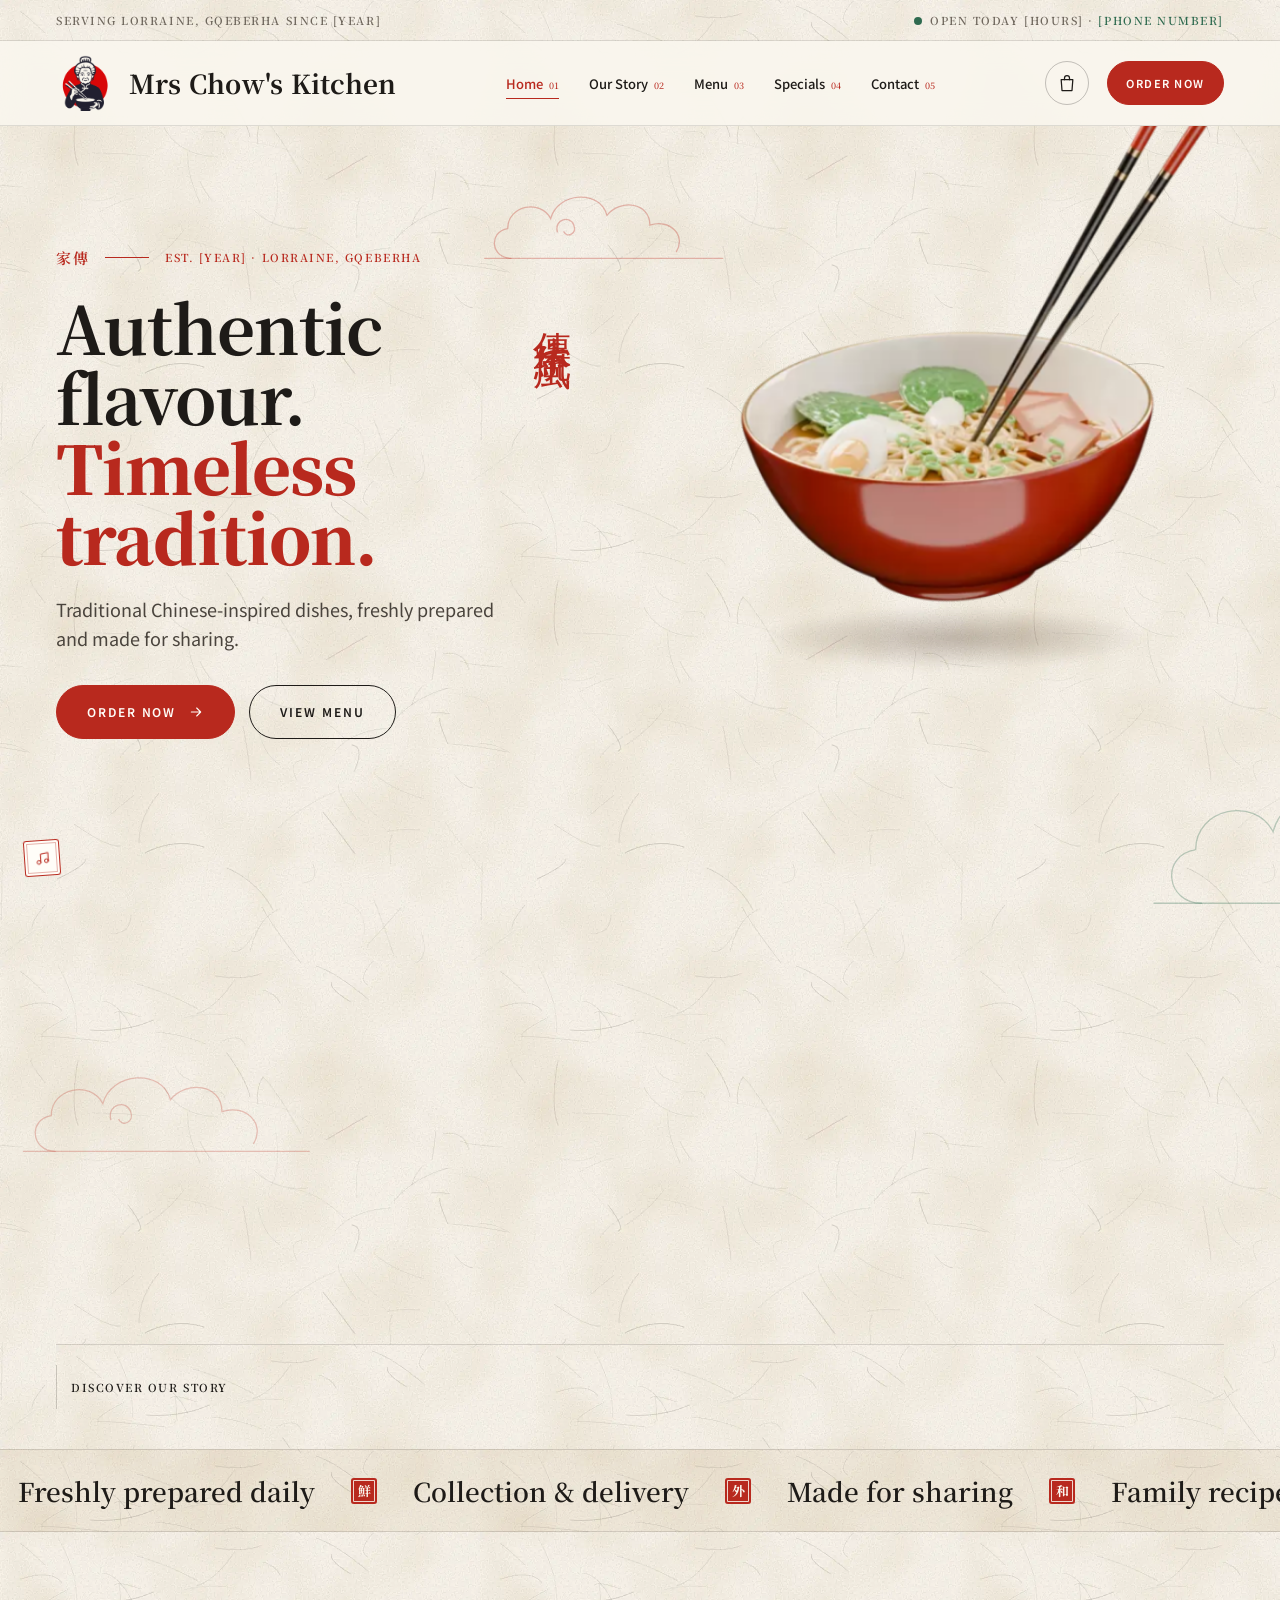
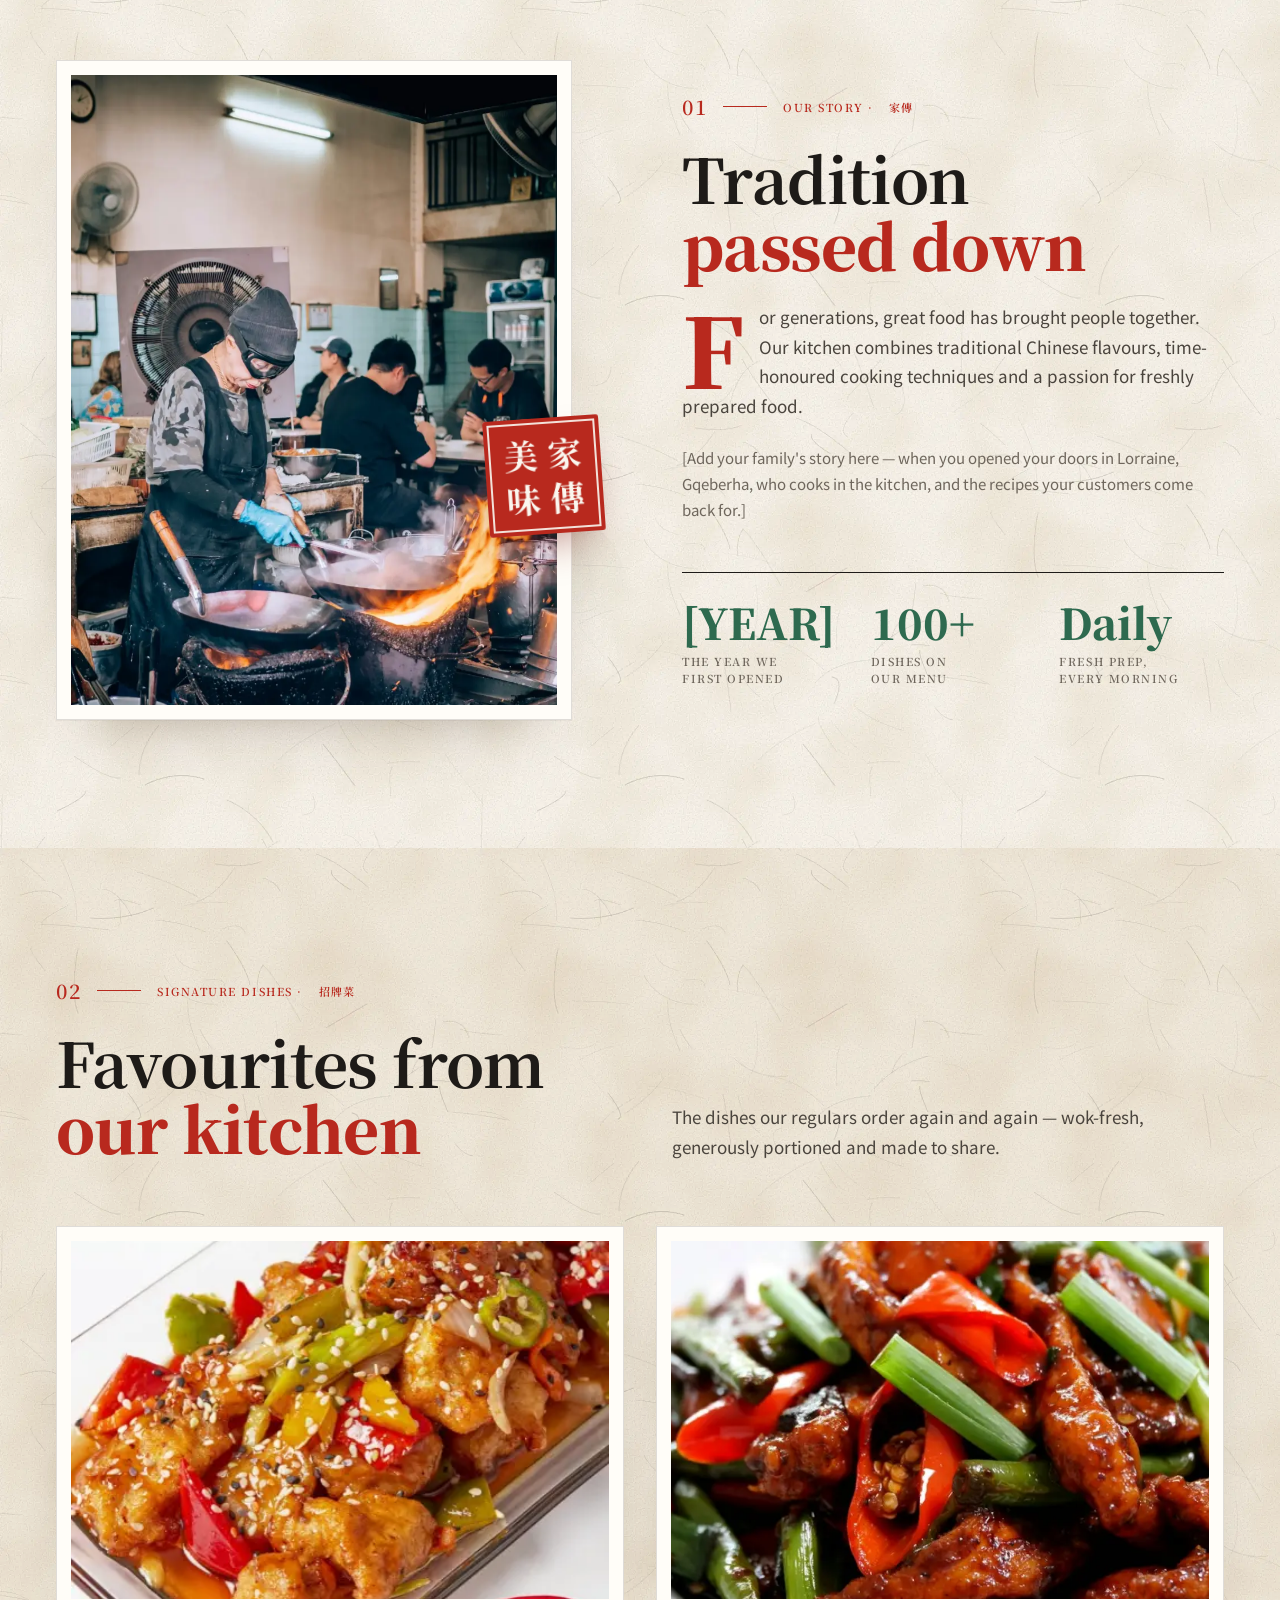
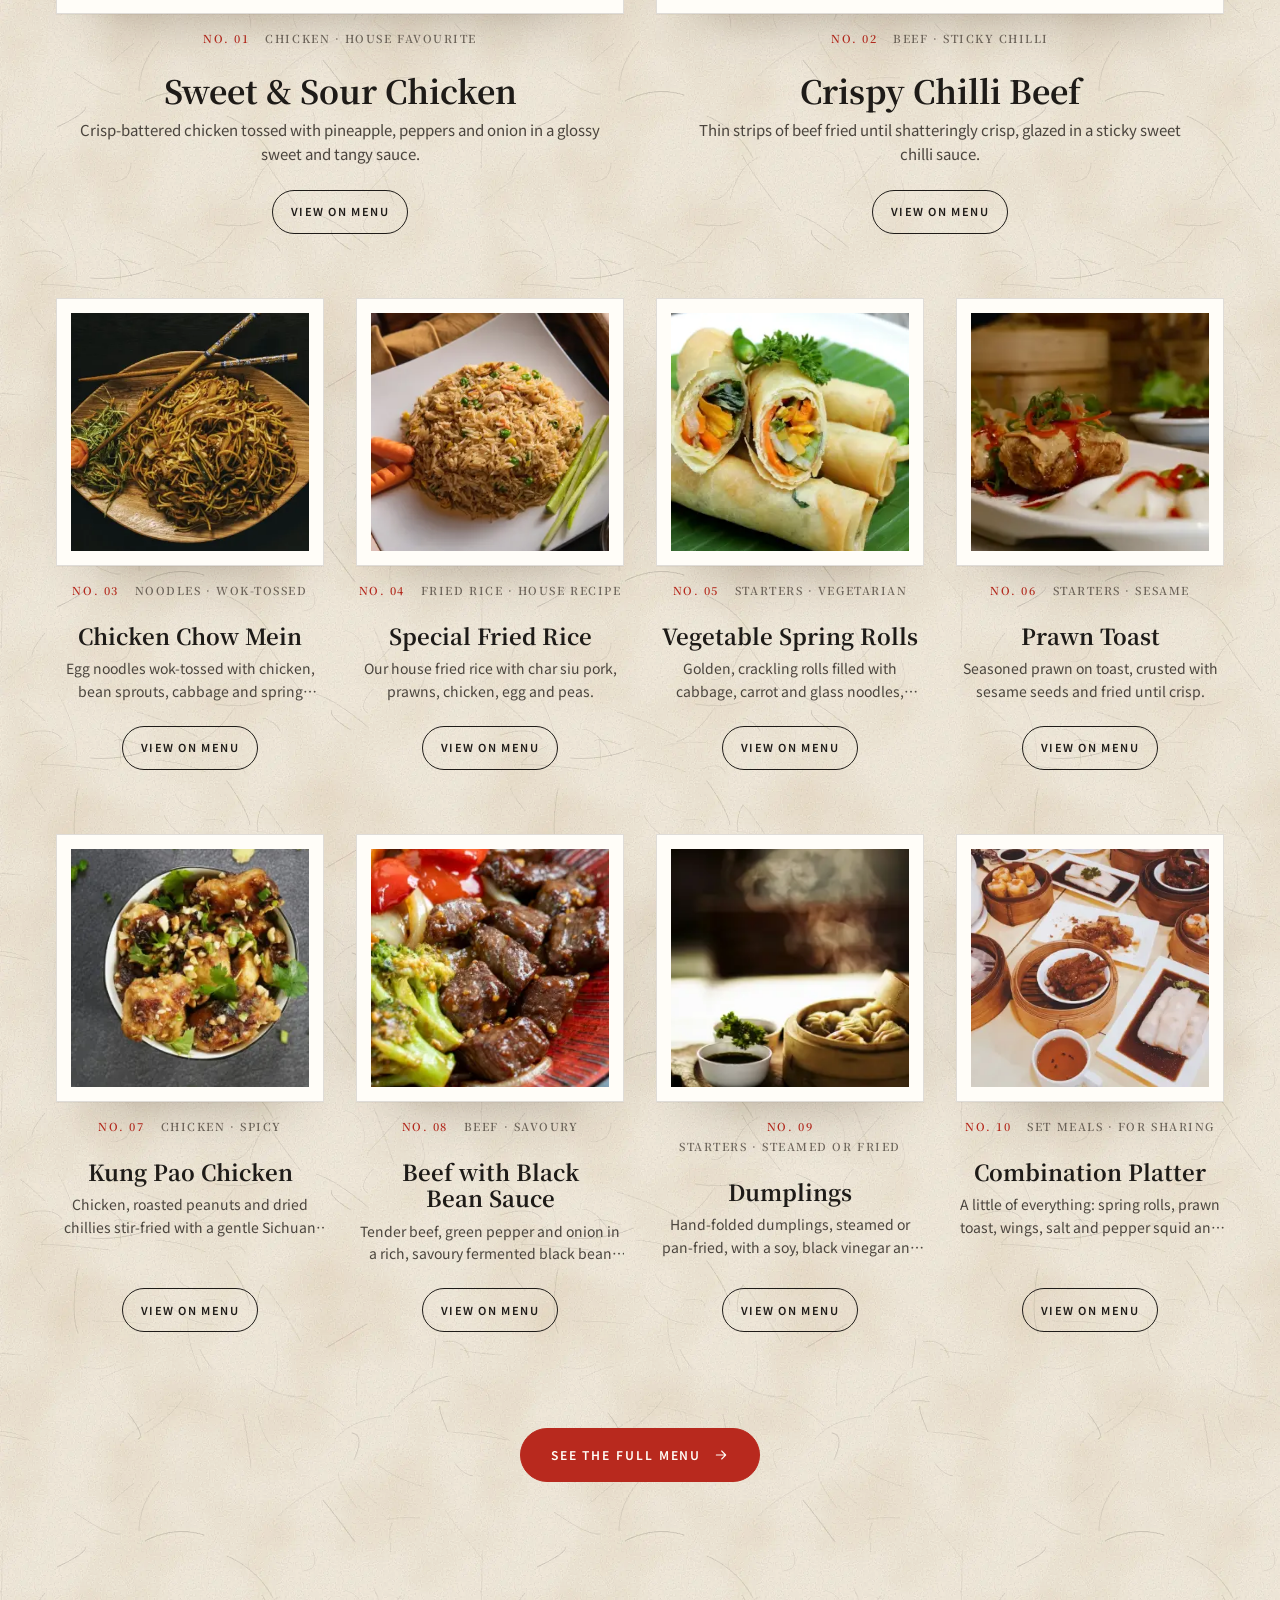
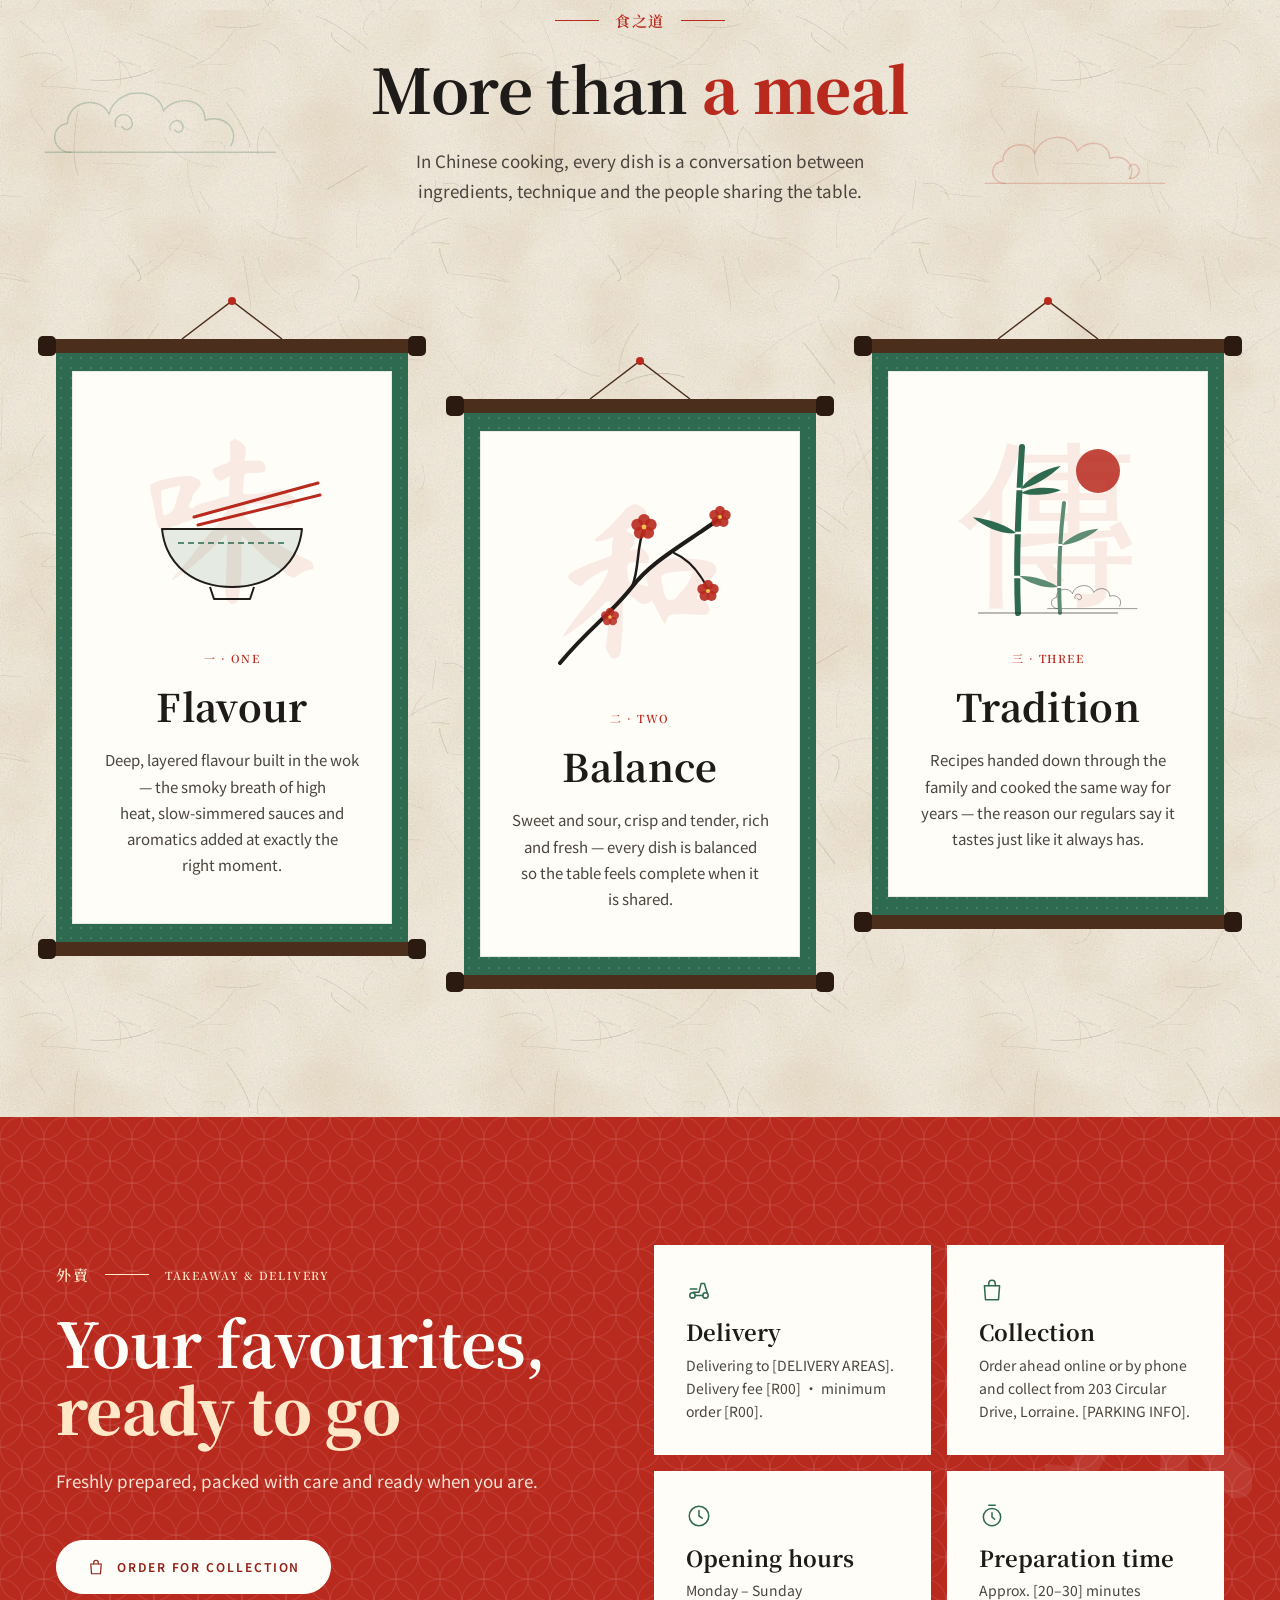
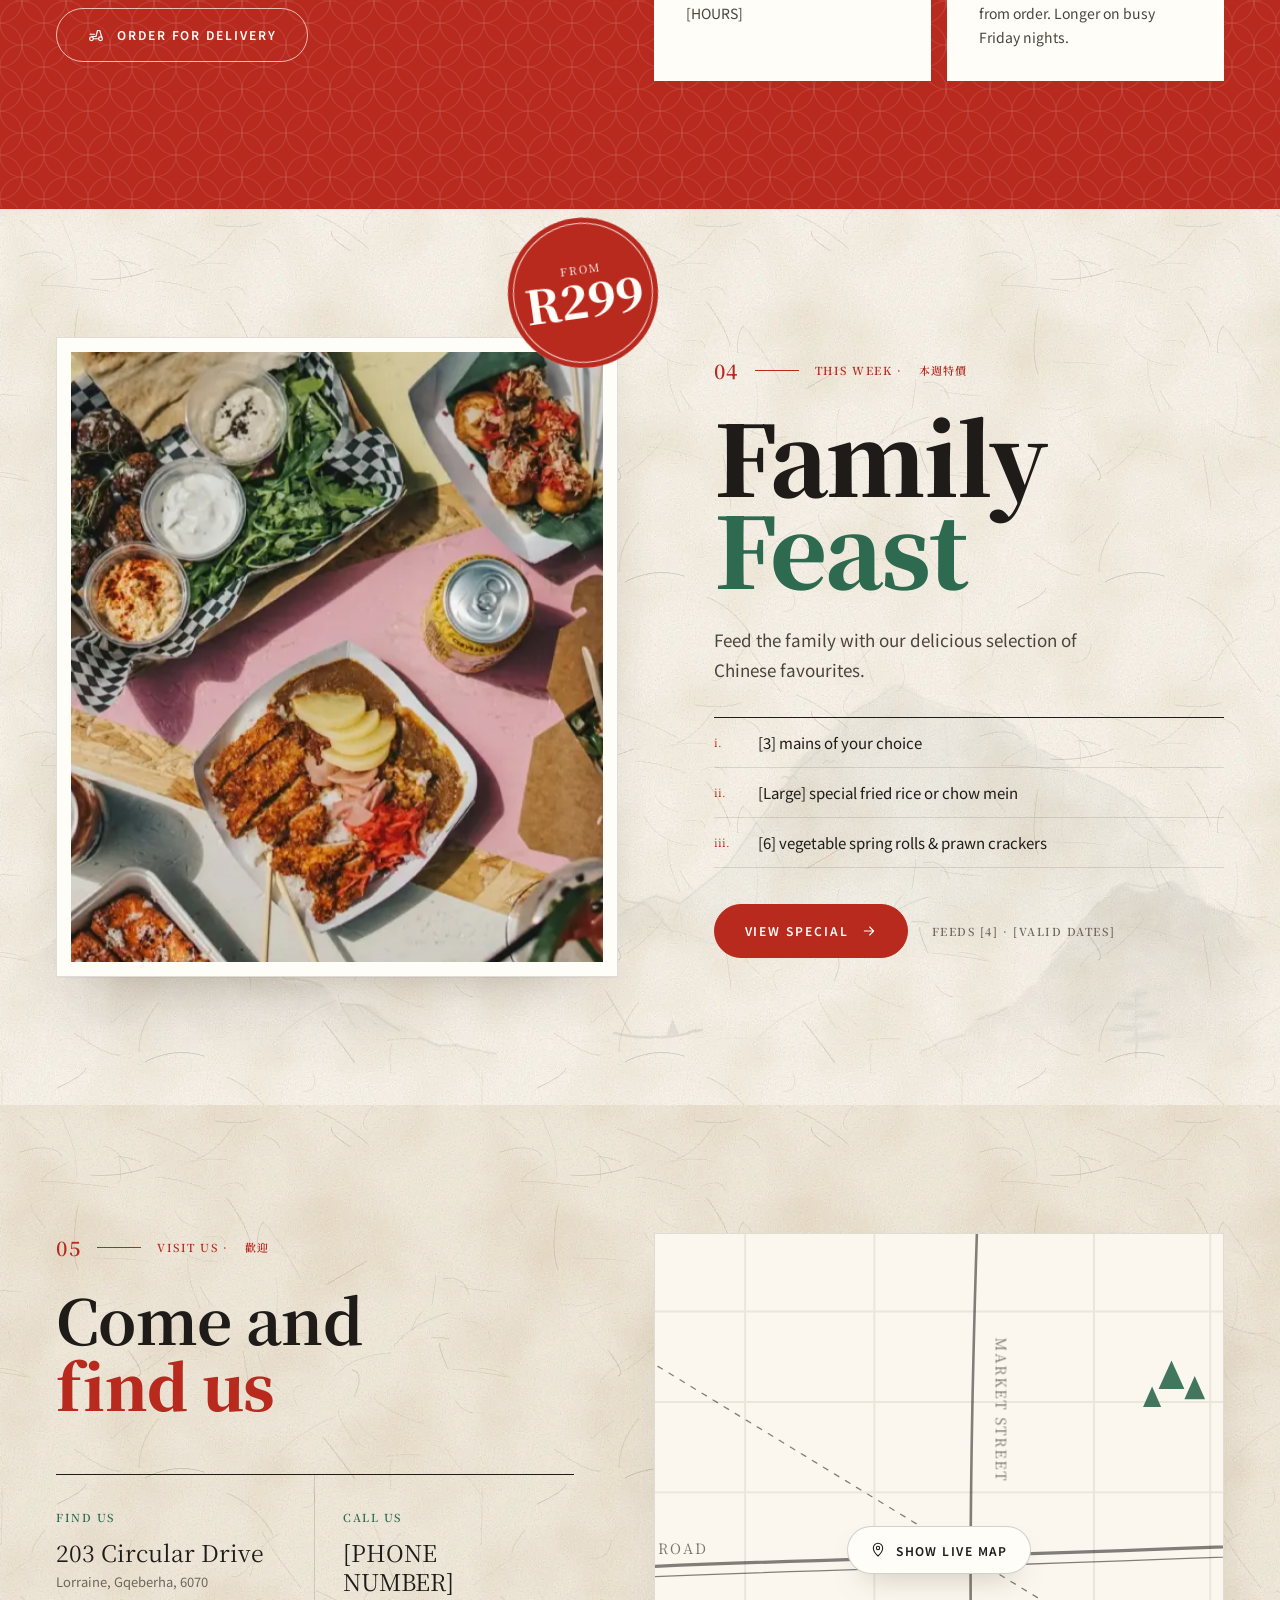
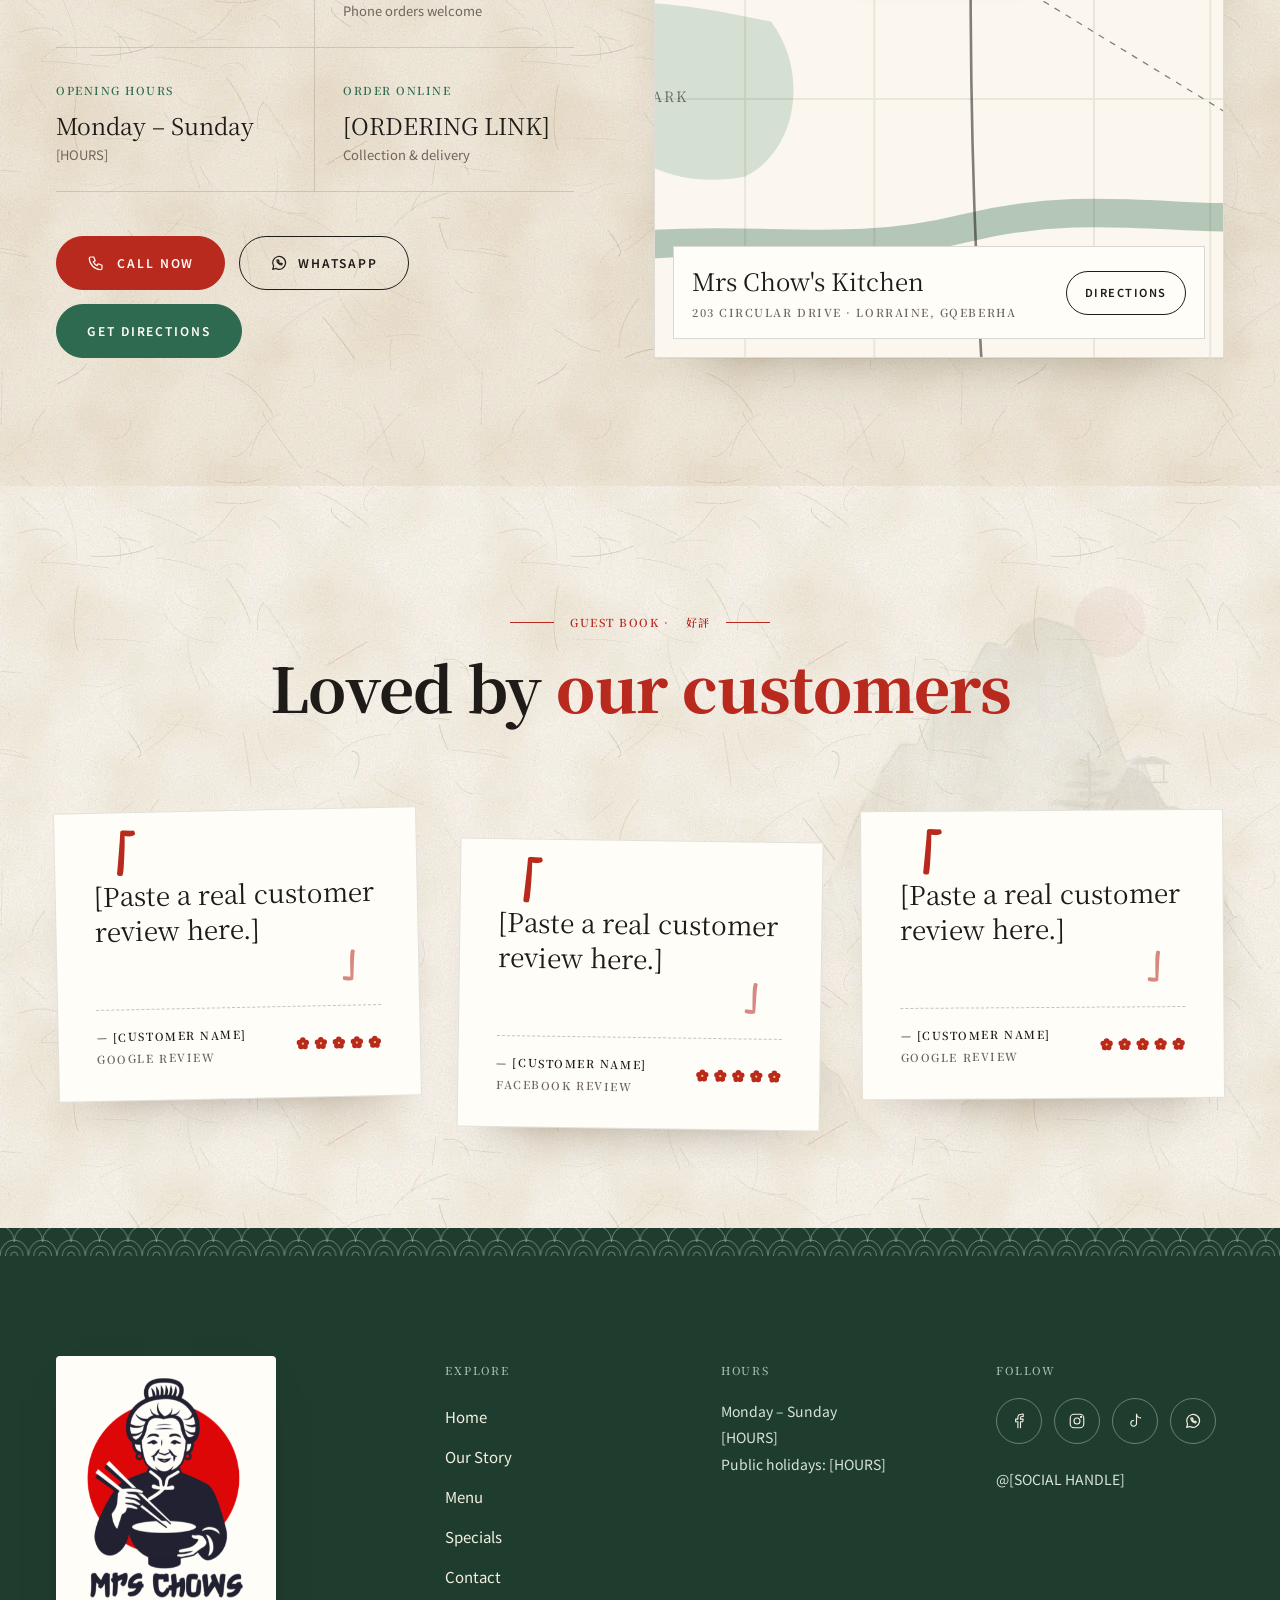
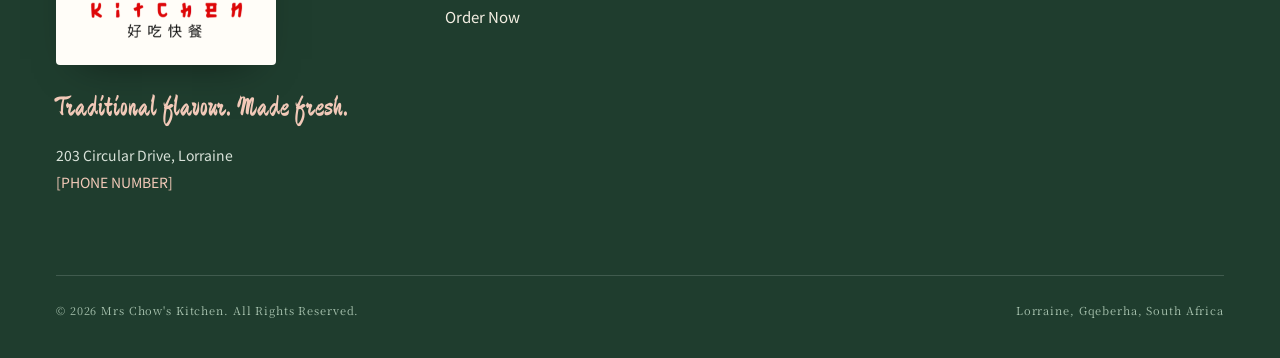
==== mrs-chows-kitchen-website/index.html @ 651526a3 "Mrs Chow's Kitchen website v2.5.1 Static HTML site with PHP flat-file admin: 3D floating noodle-bowl" ====
<!doctype html>
<html lang="en">
<head>
<meta charset="utf-8">
<meta name="viewport" content="width=device-width, initial-scale=1">
<title>Mrs Chow&#039;s Kitchen — Chinese Restaurant &amp; Takeaway</title>
<meta name="description" content="Traditional Chinese-inspired dishes, freshly prepared and made for sharing.">
<meta name="generator" content="Ink &amp; Wok">
<link rel="icon" href="assets/img/favicon.svg" type="image/svg+xml">
<link rel="preconnect" href="https://fonts.googleapis.com">
<link rel="preconnect" href="https://fonts.gstatic.com" crossorigin>
<link rel="stylesheet" href="https://fonts.googleapis.com/css2?family=Noto+Serif+SC:wght@400;500;600;700;900&amp;family=Noto+Sans+SC:wght@400;500;700&amp;family=Ma+Shan+Zheng&amp;display=swap">
<link rel="stylesheet" href="assets/css/style.css?v=2.5.1"><link rel="stylesheet" href="assets/css/motion.css?v=2.5.1"><script src="assets/js/motion.js?v=2.5.1"></script>
</head>
<!-- This file is generated. Edit the site at /admin, or edit admin/template.php and press "Publish again". -->
<body class="" data-currency="R" data-order-url="checkout.html" data-prep-time="[20–30]" data-delivery-time="[40–50]" data-cursor="on" data-music="on">
<div class="site"><div class="topbar"><div class="wrap"><span class="label">Serving Lorraine, Gqeberha since [YEAR]</span><span class="label hide-m"><span class="dot-open"></span>Open today [HOURS] · <a href="tel:[PHONE]">[PHONE NUMBER]</a></span></div></div><header class="nav"><div class="wrap"><a href="#top" class="brand" aria-label="Mrs Chow&#039;s Kitchen home"><img class="logo-img" src="assets/img/logo-mark.png" alt=""><span class="brand-name">Mrs Chow&#039;s Kitchen</span></a><nav class="navlinks" id="site-nav" aria-label="Main"><a href="#top" aria-current="page">Home<sup>01</sup></a><a href="#story">Our Story<sup>02</sup></a><a href="menu.html">Menu<sup>03</sup></a><a href="#specials">Specials<sup>04</sup></a><a href="#contact">Contact<sup>05</sup></a><a class="nav-cart-link" href="checkout.html">Cart<sup>06</sup><span class="badge nav-cart-count" data-cart-badge hidden>0</span></a></nav><div class="nav-actions"><a class="nav-cart" href="checkout.html" aria-label="View your cart"><svg width="20" height="20" viewBox="0 0 24 24" fill="none" stroke="currentColor" stroke-width="1.5" stroke-linecap="round" stroke-linejoin="round" aria-hidden="true"><path d="M5 8h14l-1 13H6L5 8z"></path><path d="M9 8V6a3 3 0 0 1 6 0v2"></path></svg><span class="badge nav-cart-badge" data-cart-badge hidden>0</span></a><a class="btn btn-red btn-sm nav-order" href="menu.html">Order Now</a><button class="nav-toggle" type="button" aria-expanded="false" aria-controls="site-nav" aria-label="Menu"><span></span><span></span><span></span></button></div></div></header><section class="hero" id="top"><div class="clouds" aria-hidden="true"><div class="cloud-track"><svg viewBox="0 0 1440 800" preserveAspectRatio="xMidYMid slice"><g fill="none" stroke-width="1.3" stroke-linecap="round"><g transform="translate(60 90) scale(1.5)" stroke="#2E6A4F" stroke-opacity=".35"><path d="M6 50 H150"></path><path d="M22 50 C10 50 8 34 20 32 C20 18 40 14 46 26 C50 10 76 8 80 24 C88 14 106 16 106 30 C118 26 128 36 122 46"></path><path d="M50 34 c-2 -8 8 -10 10 -4 c2 5 -4 8 -6 4"></path><path d="M84 36 c-1 -6 7 -8 8 -3 c1 4 -3 6 -5 3"></path><path d="M122 46 c6 0 10 -6 6 -10 c-3 -3 -8 0 -6 3"></path></g><g transform="translate(620 30) scale(1)" stroke="#B8291E" stroke-opacity=".3"><path d="M6 50 H150"></path><path d="M22 50 C10 50 8 34 20 32 C20 18 40 14 46 26 C50 10 76 8 80 24 C88 14 106 16 106 30 C118 26 128 36 122 46"></path><path d="M50 34 c-2 -8 8 -10 10 -4 c2 5 -4 8 -6 4"></path></g><g transform="translate(1020 380) scale(1.8)" stroke="#2E6A4F" stroke-opacity=".3"><path d="M6 50 H150"></path><path d="M22 50 C10 50 8 34 20 32 C20 18 40 14 46 26 C50 10 76 8 80 24 C88 14 106 16 106 30 C118 26 128 36 122 46"></path><path d="M84 36 c-1 -6 7 -8 8 -3 c1 4 -3 6 -5 3"></path><path d="M122 46 c6 0 10 -6 6 -10 c-3 -3 -8 0 -6 3"></path></g><g transform="translate(340 560) scale(1.2)" stroke="#B8291E" stroke-opacity=".25"><path d="M6 50 H150"></path><path d="M22 50 C10 50 8 34 20 32 C20 18 40 14 46 26 C50 10 76 8 80 24 C88 14 106 16 106 30 C118 26 128 36 122 46"></path><path d="M50 34 c-2 -8 8 -10 10 -4 c2 5 -4 8 -6 4"></path></g></g></svg><svg viewBox="0 0 1440 800" preserveAspectRatio="xMidYMid slice"><g fill="none" stroke-width="1.3" stroke-linecap="round"><g transform="translate(60 90) scale(1.5)" stroke="#2E6A4F" stroke-opacity=".35"><path d="M6 50 H150"></path><path d="M22 50 C10 50 8 34 20 32 C20 18 40 14 46 26 C50 10 76 8 80 24 C88 14 106 16 106 30 C118 26 128 36 122 46"></path><path d="M50 34 c-2 -8 8 -10 10 -4 c2 5 -4 8 -6 4"></path><path d="M84 36 c-1 -6 7 -8 8 -3 c1 4 -3 6 -5 3"></path><path d="M122 46 c6 0 10 -6 6 -10 c-3 -3 -8 0 -6 3"></path></g><g transform="translate(620 30) scale(1)" stroke="#B8291E" stroke-opacity=".3"><path d="M6 50 H150"></path><path d="M22 50 C10 50 8 34 20 32 C20 18 40 14 46 26 C50 10 76 8 80 24 C88 14 106 16 106 30 C118 26 128 36 122 46"></path><path d="M50 34 c-2 -8 8 -10 10 -4 c2 5 -4 8 -6 4"></path></g><g transform="translate(1020 380) scale(1.8)" stroke="#2E6A4F" stroke-opacity=".3"><path d="M6 50 H150"></path><path d="M22 50 C10 50 8 34 20 32 C20 18 40 14 46 26 C50 10 76 8 80 24 C88 14 106 16 106 30 C118 26 128 36 122 46"></path><path d="M84 36 c-1 -6 7 -8 8 -3 c1 4 -3 6 -5 3"></path><path d="M122 46 c6 0 10 -6 6 -10 c-3 -3 -8 0 -6 3"></path></g><g transform="translate(340 560) scale(1.2)" stroke="#B8291E" stroke-opacity=".25"><path d="M6 50 H150"></path><path d="M22 50 C10 50 8 34 20 32 C20 18 40 14 46 26 C50 10 76 8 80 24 C88 14 106 16 106 30 C118 26 128 36 122 46"></path><path d="M50 34 c-2 -8 8 -10 10 -4 c2 5 -4 8 -6 4"></path></g></g></svg></div></div><div class="wrap"><div class="hero-grid"><div><div class="label label-red kicker rise d1"><span class="han" style="font-size: 15px; letter-spacing: 0.1em;">家傳</span><i></i>Est. [YEAR] · Lorraine, Gqeberha</div><h1 class="rise d2">Authentic flavour.<em>Timeless tradition.</em></h1><p class="hero-sub rise d3">Traditional Chinese-inspired dishes, freshly prepared and made for sharing.</p><div class="hero-ctas rise d4"><a class="btn btn-red" href="menu.html">Order Now
<svg width="16" height="16" viewBox="0 0 24 24" fill="none" stroke="currentColor" stroke-width="1.6" stroke-linecap="round" stroke-linejoin="round"><path d="M5 12h14M13 6l6 6-6 6"></path></svg></a><a class="btn btn-line" href="menu.html">View Menu</a></div></div><div class="hero-art rise d3"><span class="hero-vertical brush" aria-hidden="true">傳統風味</span><div class="noodle-seq noodle-float" data-noodle-seq data-count="60"><img class="noodle-poster" src="assets/img/noodles/lg/frame_000.webp" srcset="assets/img/noodles/sm/frame_000.webp 900w, assets/img/noodles/lg/frame_000.webp 1600w" sizes="(max-width: 900px) 90vw, 50vw" alt="A floating bowl of egg noodles with chopsticks, turning as you scroll" width="1600" height="1600" decoding="async" fetchpriority="high"><canvas class="noodle-canvas" aria-hidden="true"></canvas></div></div></div></div><div class="wrap"><div class="hero-foot"><a class="scroll-cue label" href="#story"><span class="line"></span>Discover our story</a></div></div></section><div class="marquee" aria-hidden="true"><div class="marquee-track"><span>Freshly prepared daily <i class="seal">鮮</i> Collection &amp; delivery <i class="seal">外</i> Made for sharing <i class="seal">和</i> Family recipes since [YEAR] <i class="seal">傳</i></span><span>Freshly prepared daily <i class="seal">鮮</i> Collection &amp; delivery <i class="seal">外</i> Made for sharing <i class="seal">和</i> Family recipes since [YEAR] <i class="seal">傳</i></span></div></div><section class="section bg-paper" id="story"><div class="wrap"><div class="story-grid"><div class="story-media reveal"><div class="frame story-frame"><div class="frame-inner"><div class="ph-zoom"><picture><source type="image/webp" srcset="assets/img/photos/kitchen-160.webp 160w, assets/img/photos/kitchen-480.webp 480w, assets/img/photos/kitchen-960.webp 960w" sizes="(max-width: 900px) 100vw, 46vw"><img class="ph photo" src="assets/img/photos/kitchen.jpg" alt="Our kitchen" width="1349" height="1800" loading="lazy" decoding="async"></picture></div></div></div><div class="seal story-seal" aria-label="Seal: placeholder characters"><span>美</span><span>家</span><span>味</span><span>傳</span></div></div><div class="reveal"><div class="label label-red kicker"><span class="sec-num">01</span><i></i>Our story · <span class="han" style="letter-spacing: 0.1em;">家傳</span></div><h2 class="h2">Tradition <em>passed down</em></h2><p class="lede dropcap">For generations, great food has brought people together. Our kitchen combines traditional Chinese flavours, time-honoured cooking techniques and a passion for freshly prepared food.</p><p class="lede" style="font-size: 15px; color: rgb(110, 102, 92);">[Add your family&#039;s story here — when you opened your doors in Lorraine, Gqeberha, who cooks in the kitchen, and the recipes your customers come back for.]</p><div class="facts"><div><div class="fact-n">[YEAR]</div><div class="label fact-l">The year we<br>first opened</div></div><div><div class="fact-n">100+</div><div class="label fact-l">Dishes on<br>our menu</div></div><div><div class="fact-n">Daily</div><div class="label fact-l">Fresh prep,<br>every morning</div></div></div></div></div></div></section><section class="section bg-paper2" id="favourites"><div class="wrap"><div class="sec-head reveal"><div><div class="label label-red kicker"><span class="sec-num">02</span><i></i>Signature dishes · <span class="han" style="letter-spacing: 0.1em;">招牌菜</span></div><h2 class="h2">Favourites from <em>our kitchen</em></h2></div><p class="lede" style="margin: 0px;">The dishes our regulars order again and again — wok-fresh, generously portioned and made to share.</p></div><div class="gallery"><article class="work"><div class="frame"><div class="work-img"><div class="ph-zoom"><picture><source type="image/webp" srcset="assets/img/photos/sweet-sour-chicken-160.webp 160w, assets/img/photos/sweet-sour-chicken-480.webp 480w" sizes="(max-width: 640px) 100vw, (max-width: 1100px) 50vw, 600px"><img class="ph photo" src="assets/img/photos/sweet-sour-chicken.jpg" alt="Sweet &amp; Sour Chicken" width="737" height="1100" loading="lazy" decoding="async"></picture></div><svg class="steam" viewBox="0 0 120 120" aria-hidden="true"><path d="M40 110 c-12 -18 12 -30 0 -52"></path><path d="M60 104 c-12 -18 12 -30 0 -52"></path><path d="M80 110 c-12 -18 12 -30 0 -52"></path></svg></div><span class="seal work-seal" aria-hidden="true">選</span></div><div class="work-cap"><div class="caption" style="margin-top: 0px;"><span class="label" style="color: var(--c-red);">No. 01</span><span class="label">Chicken · House favourite</span></div><div class="work-line"></div><h3 class="work-name">Sweet &amp; Sour Chicken</h3><p class="work-desc">Crisp-battered chicken tossed with pineapple, peppers and onion in a glossy sweet and tangy sauce.</p><div class="work-foot"><span class="price"></span><a class="btn btn-line btn-sm" href="menu.html#chicken" aria-label="See Sweet &amp; Sour Chicken on the menu">View on menu</a></div></div></article><article class="work"><div class="frame"><div class="work-img"><div class="ph-zoom"><picture><source type="image/webp" srcset="assets/img/photos/crispy-beef-160.webp 160w, assets/img/photos/crispy-beef-480.webp 480w, assets/img/photos/crispy-beef-960.webp 960w" sizes="(max-width: 640px) 100vw, (max-width: 1100px) 50vw, 600px"><img class="ph photo" src="assets/img/photos/crispy-beef.jpg" alt="Crispy Chilli Beef" width="1100" height="620" loading="lazy" decoding="async"></picture></div><svg class="steam" viewBox="0 0 120 120" aria-hidden="true"><path d="M40 110 c-12 -18 12 -30 0 -52"></path><path d="M60 104 c-12 -18 12 -30 0 -52"></path><path d="M80 110 c-12 -18 12 -30 0 -52"></path></svg></div><span class="seal work-seal" aria-hidden="true">選</span></div><div class="work-cap"><div class="caption" style="margin-top: 0px;"><span class="label" style="color: var(--c-red);">No. 02</span><span class="label">Beef · Sticky chilli</span></div><div class="work-line"></div><h3 class="work-name">Crispy Chilli Beef</h3><p class="work-desc">Thin strips of beef fried until shatteringly crisp, glazed in a sticky sweet chilli sauce.</p><div class="work-foot"><span class="price"></span><a class="btn btn-line btn-sm" href="menu.html#beef" aria-label="See Crispy Chilli Beef on the menu">View on menu</a></div></div></article><article class="work"><div class="frame"><div class="work-img"><div class="ph-zoom"><picture><source type="image/webp" srcset="assets/img/photos/chicken-chow-mein-160.webp 160w, assets/img/photos/chicken-chow-mein-480.webp 480w, assets/img/photos/chicken-chow-mein-960.webp 960w" sizes="(max-width: 640px) 100vw, (max-width: 1100px) 50vw, 300px"><img class="ph photo" src="assets/img/photos/chicken-chow-mein.jpg" alt="Chicken Chow Mein" width="1100" height="923" loading="lazy" decoding="async"></picture></div><svg class="steam" viewBox="0 0 120 120" aria-hidden="true"><path d="M40 110 c-12 -18 12 -30 0 -52"></path><path d="M60 104 c-12 -18 12 -30 0 -52"></path><path d="M80 110 c-12 -18 12 -30 0 -52"></path></svg></div><span class="seal work-seal" aria-hidden="true">選</span></div><div class="work-cap"><div class="caption" style="margin-top: 0px;"><span class="label" style="color: var(--c-red);">No. 03</span><span class="label">Noodles · Wok-tossed</span></div><div class="work-line"></div><h3 class="work-name">Chicken Chow Mein</h3><p class="work-desc">Egg noodles wok-tossed with chicken, bean sprouts, cabbage and spring onion.</p><div class="work-foot"><span class="price"></span><a class="btn btn-line btn-sm" href="menu.html#noodles" aria-label="See Chicken Chow Mein on the menu">View on menu</a></div></div></article><article class="work"><div class="frame"><div class="work-img"><div class="ph-zoom"><picture><source type="image/webp" srcset="assets/img/photos/special-fried-rice-160.webp 160w, assets/img/photos/special-fried-rice-480.webp 480w, assets/img/photos/special-fried-rice-960.webp 960w" sizes="(max-width: 640px) 100vw, (max-width: 1100px) 50vw, 300px"><img class="ph photo" src="assets/img/photos/special-fried-rice.jpg" alt="Special Fried Rice" width="1100" height="880" loading="lazy" decoding="async"></picture></div><svg class="steam" viewBox="0 0 120 120" aria-hidden="true"><path d="M40 110 c-12 -18 12 -30 0 -52"></path><path d="M60 104 c-12 -18 12 -30 0 -52"></path><path d="M80 110 c-12 -18 12 -30 0 -52"></path></svg></div><span class="seal work-seal" aria-hidden="true">選</span></div><div class="work-cap"><div class="caption" style="margin-top: 0px;"><span class="label" style="color: var(--c-red);">No. 04</span><span class="label">Fried Rice · House recipe</span></div><div class="work-line"></div><h3 class="work-name">Special Fried Rice</h3><p class="work-desc">Our house fried rice with char siu pork, prawns, chicken, egg and peas.</p><div class="work-foot"><span class="price"></span><a class="btn btn-line btn-sm" href="menu.html#rice" aria-label="See Special Fried Rice on the menu">View on menu</a></div></div></article><article class="work"><div class="frame"><div class="work-img"><div class="ph-zoom"><picture><source type="image/webp" srcset="assets/img/photos/veg-spring-rolls-160.webp 160w, assets/img/photos/veg-spring-rolls-480.webp 480w, assets/img/photos/veg-spring-rolls-960.webp 960w" sizes="(max-width: 640px) 100vw, (max-width: 1100px) 50vw, 300px"><img class="ph photo" src="assets/img/photos/veg-spring-rolls.jpg" alt="Vegetable Spring Rolls" width="1100" height="733" loading="lazy" decoding="async"></picture></div><svg class="steam" viewBox="0 0 120 120" aria-hidden="true"><path d="M40 110 c-12 -18 12 -30 0 -52"></path><path d="M60 104 c-12 -18 12 -30 0 -52"></path><path d="M80 110 c-12 -18 12 -30 0 -52"></path></svg></div><span class="seal work-seal" aria-hidden="true">選</span></div><div class="work-cap"><div class="caption" style="margin-top: 0px;"><span class="label" style="color: var(--c-red);">No. 05</span><span class="label">Starters · Vegetarian</span></div><div class="work-line"></div><h3 class="work-name">Vegetable Spring Rolls</h3><p class="work-desc">Golden, crackling rolls filled with cabbage, carrot and glass noodles, served with sweet chilli.</p><div class="work-foot"><span class="price"></span><a class="btn btn-line btn-sm" href="menu.html#starters" aria-label="See Vegetable Spring Rolls on the menu">View on menu</a></div></div></article><article class="work"><div class="frame"><div class="work-img"><div class="ph-zoom"><picture><source type="image/webp" srcset="assets/img/photos/prawn-toast-160.webp 160w, assets/img/photos/prawn-toast-480.webp 480w, assets/img/photos/prawn-toast-960.webp 960w" sizes="(max-width: 640px) 100vw, (max-width: 1100px) 50vw, 300px"><img class="ph photo" src="assets/img/photos/prawn-toast.jpg" alt="Prawn Toast" width="1100" height="733" loading="lazy" decoding="async"></picture></div><svg class="steam" viewBox="0 0 120 120" aria-hidden="true"><path d="M40 110 c-12 -18 12 -30 0 -52"></path><path d="M60 104 c-12 -18 12 -30 0 -52"></path><path d="M80 110 c-12 -18 12 -30 0 -52"></path></svg></div><span class="seal work-seal" aria-hidden="true">選</span></div><div class="work-cap"><div class="caption" style="margin-top: 0px;"><span class="label" style="color: var(--c-red);">No. 06</span><span class="label">Starters · Sesame</span></div><div class="work-line"></div><h3 class="work-name">Prawn Toast</h3><p class="work-desc">Seasoned prawn on toast, crusted with sesame seeds and fried until crisp.</p><div class="work-foot"><span class="price"></span><a class="btn btn-line btn-sm" href="menu.html#starters" aria-label="See Prawn Toast on the menu">View on menu</a></div></div></article><article class="work"><div class="frame"><div class="work-img"><div class="ph-zoom"><picture><source type="image/webp" srcset="assets/img/photos/kung-pao-chicken-160.webp 160w, assets/img/photos/kung-pao-chicken-480.webp 480w, assets/img/photos/kung-pao-chicken-960.webp 960w" sizes="(max-width: 640px) 100vw, (max-width: 1100px) 50vw, 300px"><img class="ph photo" src="assets/img/photos/kung-pao-chicken.jpg" alt="Kung Pao Chicken" width="1100" height="733" loading="lazy" decoding="async"></picture></div><svg class="steam" viewBox="0 0 120 120" aria-hidden="true"><path d="M40 110 c-12 -18 12 -30 0 -52"></path><path d="M60 104 c-12 -18 12 -30 0 -52"></path><path d="M80 110 c-12 -18 12 -30 0 -52"></path></svg></div><span class="seal work-seal" aria-hidden="true">選</span></div><div class="work-cap"><div class="caption" style="margin-top: 0px;"><span class="label" style="color: var(--c-red);">No. 07</span><span class="label">Chicken · Spicy</span></div><div class="work-line"></div><h3 class="work-name">Kung Pao Chicken</h3><p class="work-desc">Chicken, roasted peanuts and dried chillies stir-fried with a gentle Sichuan tingle.</p><div class="work-foot"><span class="price"></span><a class="btn btn-line btn-sm" href="menu.html#chicken" aria-label="See Kung Pao Chicken on the menu">View on menu</a></div></div></article><article class="work"><div class="frame"><div class="work-img"><div class="ph-zoom"><picture><source type="image/webp" srcset="assets/img/photos/beef-black-bean-160.webp 160w, assets/img/photos/beef-black-bean-480.webp 480w, assets/img/photos/beef-black-bean-960.webp 960w" sizes="(max-width: 640px) 100vw, (max-width: 1100px) 50vw, 300px"><img class="ph photo" src="assets/img/photos/beef-black-bean.jpg" alt="Beef with Black Bean Sauce" width="1100" height="733" loading="lazy" decoding="async"></picture></div><svg class="steam" viewBox="0 0 120 120" aria-hidden="true"><path d="M40 110 c-12 -18 12 -30 0 -52"></path><path d="M60 104 c-12 -18 12 -30 0 -52"></path><path d="M80 110 c-12 -18 12 -30 0 -52"></path></svg></div><span class="seal work-seal" aria-hidden="true">選</span></div><div class="work-cap"><div class="caption" style="margin-top: 0px;"><span class="label" style="color: var(--c-red);">No. 08</span><span class="label">Beef · Savoury</span></div><div class="work-line"></div><h3 class="work-name">Beef with Black Bean Sauce</h3><p class="work-desc">Tender beef, green pepper and onion in a rich, savoury fermented black bean sauce.</p><div class="work-foot"><span class="price"></span><a class="btn btn-line btn-sm" href="menu.html#beef" aria-label="See Beef with Black Bean Sauce on the menu">View on menu</a></div></div></article><article class="work"><div class="frame"><div class="work-img"><div class="ph-zoom"><picture><source type="image/webp" srcset="assets/img/photos/dumplings-160.webp 160w, assets/img/photos/dumplings-480.webp 480w, assets/img/photos/dumplings-960.webp 960w" sizes="(max-width: 640px) 100vw, (max-width: 1100px) 50vw, 300px"><img class="ph photo" src="assets/img/photos/dumplings.jpg" alt="Dumplings" width="1100" height="726" loading="lazy" decoding="async"></picture></div><svg class="steam" viewBox="0 0 120 120" aria-hidden="true"><path d="M40 110 c-12 -18 12 -30 0 -52"></path><path d="M60 104 c-12 -18 12 -30 0 -52"></path><path d="M80 110 c-12 -18 12 -30 0 -52"></path></svg></div><span class="seal work-seal" aria-hidden="true">選</span></div><div class="work-cap"><div class="caption" style="margin-top: 0px;"><span class="label" style="color: var(--c-red);">No. 09</span><span class="label">Starters · Steamed or fried</span></div><div class="work-line"></div><h3 class="work-name">Dumplings</h3><p class="work-desc">Hand-folded dumplings, steamed or pan-fried, with a soy, black vinegar and chilli dip.</p><div class="work-foot"><span class="price"></span><a class="btn btn-line btn-sm" href="menu.html#starters" aria-label="See Dumplings on the menu">View on menu</a></div></div></article><article class="work"><div class="frame"><div class="work-img"><div class="ph-zoom"><picture><source type="image/webp" srcset="assets/img/photos/combo-platter-160.webp 160w, assets/img/photos/combo-platter-480.webp 480w, assets/img/photos/combo-platter-960.webp 960w" sizes="(max-width: 640px) 100vw, (max-width: 1100px) 50vw, 300px"><img class="ph photo" src="assets/img/photos/combo-platter.jpg" alt="Combination Platter" width="1100" height="825" loading="lazy" decoding="async"></picture></div><svg class="steam" viewBox="0 0 120 120" aria-hidden="true"><path d="M40 110 c-12 -18 12 -30 0 -52"></path><path d="M60 104 c-12 -18 12 -30 0 -52"></path><path d="M80 110 c-12 -18 12 -30 0 -52"></path></svg></div><span class="seal work-seal" aria-hidden="true">選</span></div><div class="work-cap"><div class="caption" style="margin-top: 0px;"><span class="label" style="color: var(--c-red);">No. 10</span><span class="label">Set Meals · For sharing</span></div><div class="work-line"></div><h3 class="work-name">Combination Platter</h3><p class="work-desc">A little of everything: spring rolls, prawn toast, wings, salt and pepper squid and dumplings, made for sharing.</p><div class="work-foot"><span class="price"></span><a class="btn btn-line btn-sm" href="menu.html#combos" aria-label="See Combination Platter on the menu">View on menu</a></div></div></article></div><div class="gallery-cta reveal"><a class="btn btn-red" href="menu.html">See the full menu <svg width="16" height="16" viewBox="0 0 24 24" fill="none" stroke="currentColor" stroke-width="1.6" stroke-linecap="round" stroke-linejoin="round" aria-hidden="true"><path d="M5 12h14M13 6l6 6-6 6"></path></svg></a></div></div></section><section class="section bg-paper2 culture" id="culture"><svg class="ink-clouds" viewBox="0 0 1440 900" preserveAspectRatio="xMidYMid slice" aria-hidden="true"><g fill="none" stroke-width="1.4" stroke-linecap="round"><g class="ink-drift" stroke="#2E6A4F" stroke-opacity=".25"><g transform="translate(40 70) scale(1.8)"><path d="M6 50 H150"></path><path d="M22 50 C10 50 8 34 20 32 C20 18 40 14 46 26 C50 10 76 8 80 24 C88 14 106 16 106 30 C118 26 128 36 122 46"></path><path d="M50 34 c-2 -8 8 -10 10 -4 c2 5 -4 8 -6 4"></path><path d="M84 36 c-1 -6 7 -8 8 -3 c1 4 -3 6 -5 3"></path></g></g><g class="ink-drift ink-drift-b" stroke="#B8291E" stroke-opacity=".22"><g transform="translate(1100 50) scale(1.4)"><path d="M6 50 H150"></path><path d="M22 50 C10 50 8 34 20 32 C20 18 40 14 46 26 C50 10 76 8 80 24 C88 14 106 16 106 30 C118 26 128 36 122 46"></path><path d="M122 46 c6 0 10 -6 6 -10 c-3 -3 -8 0 -6 3"></path></g></g></g></svg><div class="wrap" style="position: relative;"><div class="center reveal"><div class="label label-red kicker"><i></i><span class="han" style="font-size: 15px; letter-spacing: 0.1em;">食之道</span><i></i></div><h2 class="h2">More than <em>a meal</em></h2><p class="lede">In Chinese cooking, every dish is a conversation between ingredients, technique and the people sharing the table.</p></div><div class="scrolls"><div class="scroll reveal"><svg class="cord" viewBox="0 0 120 44" aria-hidden="true"><path d="M10 44 L60 6 L110 44" fill="none" stroke="#4B2E1C" stroke-width="1.4"></path><circle cx="60" cy="6" r="4" fill="#B8291E"></circle></svg><div class="rod"></div><div class="brocade"><div class="scroll-paper"><div class="c-illus"><span class="c-char brush" aria-hidden="true">味</span><svg viewBox="0 0 200 200" aria-hidden="true"><g class="steam steam-ink"><path d="M80 82 c-9 -12 9 -20 0 -34"></path><path d="M100 76 c-9 -12 9 -20 0 -34"></path><path d="M120 82 c-9 -12 9 -20 0 -34"></path></g><path d="M62 100 L186 66" stroke="#B8291E" stroke-width="3" stroke-linecap="round"></path><path d="M66 108 L188 78" stroke="#B8291E" stroke-width="3" stroke-linecap="round"></path><path d="M30 112 H170 C166 150 136 170 100 170 C64 170 34 150 30 112 Z" fill="#2E6A4F" fill-opacity=".12" stroke="#1E1B18" stroke-width="2" stroke-linejoin="round"></path><path d="M46 126 H154" stroke="#2E6A4F" stroke-width="1.4" stroke-dasharray="6 4"></path><path d="M78 170 L82 182 H118 L122 170" fill="none" stroke="#1E1B18" stroke-width="2" stroke-linejoin="round"></path></svg></div><span class="label label-red">一 · One</span><h3 class="c-title">Flavour</h3><p class="c-text">Deep, layered flavour built in the wok — the smoky breath of high heat, slow-simmered sauces and aromatics added at exactly the right moment.</p></div></div><div class="rod"></div></div><div class="scroll reveal"><svg class="cord" viewBox="0 0 120 44" aria-hidden="true"><path d="M10 44 L60 6 L110 44" fill="none" stroke="#4B2E1C" stroke-width="1.4"></path><circle cx="60" cy="6" r="4" fill="#B8291E"></circle></svg><div class="rod"></div><div class="brocade"><div class="scroll-paper"><div class="c-illus"><span class="c-char brush" aria-hidden="true">和</span><svg viewBox="0 0 200 200" aria-hidden="true"><path d="M20 186 C50 150 70 138 92 110 C112 84 140 70 182 40" fill="none" stroke="#1E1B18" stroke-width="4" stroke-linecap="round"></path><path d="M92 110 C100 90 96 70 104 52" fill="none" stroke="#1E1B18" stroke-width="2.5" stroke-linecap="round"></path><path d="M134 76 C148 82 160 96 168 112" fill="none" stroke="#1E1B18" stroke-width="2" stroke-linecap="round"></path><g transform="translate(104 50)"><g class="bloom"><g fill="#B8291E" fill-opacity=".9"><circle cx="0" cy="-7" r="6"></circle><circle cx="6.7" cy="-2.2" r="6"></circle><circle cx="4.1" cy="5.7" r="6"></circle><circle cx="-4.1" cy="5.7" r="6"></circle><circle cx="-6.7" cy="-2.2" r="6"></circle></g><circle r="2.4" fill="#F2C14E"></circle></g></g><g transform="translate(180 40)"><g class="bloom" style="animation-delay: -3s;"><g fill="#B8291E" fill-opacity=".9"><circle cx="0" cy="-6" r="5"></circle><circle cx="5.7" cy="-1.9" r="5"></circle><circle cx="3.5" cy="4.9" r="5"></circle><circle cx="-3.5" cy="4.9" r="5"></circle><circle cx="-5.7" cy="-1.9" r="5"></circle></g><circle r="2" fill="#F2C14E"></circle></g></g><g transform="translate(168 114)"><g class="bloom" style="animation-delay: -5s;"><g fill="#B8291E" fill-opacity=".9"><circle cx="0" cy="-6" r="5"></circle><circle cx="5.7" cy="-1.9" r="5"></circle><circle cx="3.5" cy="4.9" r="5"></circle><circle cx="-3.5" cy="4.9" r="5"></circle><circle cx="-5.7" cy="-1.9" r="5"></circle></g><circle r="2" fill="#F2C14E"></circle></g></g><g transform="translate(70 140)"><g class="bloom" style="animation-delay: -1.5s;"><g fill="#B8291E" fill-opacity=".85"><circle cx="0" cy="-5" r="4.2"></circle><circle cx="4.8" cy="-1.6" r="4.2"></circle><circle cx="2.9" cy="4.1" r="4.2"></circle><circle cx="-2.9" cy="4.1" r="4.2"></circle><circle cx="-4.8" cy="-1.6" r="4.2"></circle></g><circle r="1.7" fill="#F2C14E"></circle></g></g><circle class="petal" cx="150" cy="70" r="3.5" fill="#B8291E"></circle><circle class="petal petal-b" cx="120" cy="40" r="3" fill="#B8291E"></circle><circle class="petal petal-c" cx="176" cy="90" r="3" fill="#B8291E"></circle></svg></div><span class="label label-red">二 · Two</span><h3 class="c-title">Balance</h3><p class="c-text">Sweet and sour, crisp and tender, rich and fresh — every dish is balanced so the table feels complete when it is shared.</p></div></div><div class="rod"></div></div><div class="scroll reveal"><svg class="cord" viewBox="0 0 120 44" aria-hidden="true"><path d="M10 44 L60 6 L110 44" fill="none" stroke="#4B2E1C" stroke-width="1.4"></path><circle cx="60" cy="6" r="4" fill="#B8291E"></circle></svg><div class="rod"></div><div class="brocade"><div class="scroll-paper"><div class="c-illus"><span class="c-char brush" aria-hidden="true">傳</span><svg viewBox="0 0 200 200" aria-hidden="true"><circle cx="150" cy="54" r="22" fill="#B8291E" fill-opacity=".85"></circle><g class="ink-drift" fill="none" stroke="#1E1B18" stroke-opacity=".45" stroke-width="1.6" stroke-linecap="round"><g transform="translate(96 46) scale(.62)"><path d="M6 50 H150"></path><path d="M22 50 C10 50 8 34 20 32 C20 18 40 14 46 26 C50 10 76 8 80 24 C88 14 106 16 106 30 C118 26 128 36 122 46"></path><path d="M50 34 c-2 -8 8 -10 10 -4 c2 5 -4 8 -6 4"></path></g></g><g class="sway"><path d="M70 196 C68 150 70 90 74 30" stroke="#2E6A4F" stroke-width="6" fill="none" stroke-linecap="round"></path><path d="M64 160 h11 M66 116 h11 M68 72 h11" stroke="#FFFDF8" stroke-width="2.5" stroke-linecap="round"></path><g fill="#2E6A4F"><path transform="translate(73 72) rotate(-30)" d="M0 0 C10 -6 30 -6 46 0 C30 4 10 4 0 0Z"></path><path transform="translate(73 76) rotate(-4)" d="M0 0 C10 -5 28 -5 40 0 C28 4 10 4 0 0Z"></path><path transform="translate(68 116) rotate(200)" d="M0 0 C10 -6 30 -6 46 0 C30 4 10 4 0 0Z"></path></g></g><g class="sway sway-c"><path d="M112 196 C110 160 112 120 116 86" stroke="#5E8C72" stroke-width="4" fill="none" stroke-linecap="round"></path><path d="M107 170 h9 M109 128 h9" stroke="#FFFDF8" stroke-width="2" stroke-linecap="round"></path><g fill="#5E8C72"><path transform="translate(114 128) rotate(-24)" d="M0 0 C10 -5 28 -5 40 0 C28 4 10 4 0 0Z"></path><path transform="translate(110 170) rotate(196)" d="M0 0 C10 -5 28 -5 40 0 C28 4 10 4 0 0Z"></path></g></g><path d="M30 196 H170" stroke="#1E1B18" stroke-opacity=".4" stroke-width="1.5"></path></svg></div><span class="label label-red">三 · Three</span><h3 class="c-title">Tradition</h3><p class="c-text">Recipes handed down through the family and cooked the same way for years — the reason our regulars say it tastes just like it always has.</p></div></div><div class="rod"></div></div></div></div></section><section class="section order-sec" id="order"><svg class="lattice" aria-hidden="true"><defs><pattern id="coinLattice" width="44" height="44" patternUnits="userSpaceOnUse"><g fill="none" stroke="#FFFDF8" stroke-opacity=".1" stroke-width="1.2"><circle cx="0" cy="0" r="22"></circle><circle cx="44" cy="0" r="22"></circle><circle cx="0" cy="44" r="22"></circle><circle cx="44" cy="44" r="22"></circle><circle cx="22" cy="22" r="22"></circle></g></pattern></defs><rect width="100%" height="100%" fill="url(#coinLattice)"></rect></svg><span class="watermark brush" aria-hidden="true">外賣</span><div class="wrap"><div class="order-grid"><div class="reveal"><div class="label kicker"><span class="han" style="font-size: 15px; letter-spacing: 0.1em;">外賣</span><i></i>Takeaway &amp; delivery</div><h2 class="h2">Your favourites, <em>ready to go</em></h2><p class="lede">Freshly prepared, packed with care and ready when you are.</p><div class="order-ctas"><a class="btn btn-white" href="menu.html"><svg width="18" height="18" viewBox="0 0 24 24" fill="none" stroke="currentColor" stroke-width="1.6" stroke-linecap="round" stroke-linejoin="round"><path d="M5 8h14l-1 13H6L5 8z"></path><path d="M9 8V6a3 3 0 0 1 6 0v2"></path></svg>
Order for Collection</a><a class="btn btn-wline" href="menu.html"><svg width="18" height="18" viewBox="0 0 24 24" fill="none" stroke="currentColor" stroke-width="1.6" stroke-linecap="round" stroke-linejoin="round"><circle cx="6" cy="17" r="2.5"></circle><circle cx="18" cy="17" r="2.5"></circle><path d="M8.5 17h7M14 6h3l2.5 8.5M14 6l-2 8H6.5M4 11h6"></path></svg>
Order for Delivery</a></div></div><div class="tiles reveal"><div class="tile"><svg width="26" height="26" viewBox="0 0 24 24" fill="none" stroke="currentColor" stroke-width="1.4" stroke-linecap="round" stroke-linejoin="round"><circle cx="6" cy="17" r="2.5"></circle><circle cx="18" cy="17" r="2.5"></circle><path d="M8.5 17h7M14 6h3l2.5 8.5M14 6l-2 8H6.5M4 11h6"></path></svg><h3 class="tile-h">Delivery</h3><p class="tile-p">Delivering to [DELIVERY AREAS]. Delivery fee [R00] · minimum order [R00].</p></div><div class="tile"><svg width="26" height="26" viewBox="0 0 24 24" fill="none" stroke="currentColor" stroke-width="1.4" stroke-linecap="round" stroke-linejoin="round"><path d="M5 8h14l-1 13H6L5 8z"></path><path d="M9 8V6a3 3 0 0 1 6 0v2"></path></svg><h3 class="tile-h">Collection</h3><p class="tile-p">Order ahead online or by phone and collect from 203 Circular Drive, Lorraine. [PARKING INFO].</p></div><div class="tile"><svg width="26" height="26" viewBox="0 0 24 24" fill="none" stroke="currentColor" stroke-width="1.4" stroke-linecap="round" stroke-linejoin="round"><circle cx="12" cy="12" r="9"></circle><path d="M12 7v5l3 2"></path></svg><h3 class="tile-h">Opening hours</h3><p class="tile-p">Monday – Sunday<br>[HOURS]</p></div><div class="tile"><svg width="26" height="26" viewBox="0 0 24 24" fill="none" stroke="currentColor" stroke-width="1.4" stroke-linecap="round" stroke-linejoin="round"><circle cx="12" cy="13" r="8"></circle><path d="M12 9v4l2.5 2M9 2h6"></path></svg><h3 class="tile-h">Preparation time</h3><p class="tile-p">Approx. [20–30] minutes from order. Longer on busy Friday nights.</p></div></div></div></div></section><section class="section bg-paper" id="specials"><div class="wrap"><div class="special-grid"><div class="special-media reveal"><div class="frame special-frame"><div class="frame-inner"><div class="ph-zoom"><picture><source type="image/webp" srcset="assets/img/photos/feast-160.webp 160w, assets/img/photos/feast-480.webp 480w, assets/img/photos/feast-960.webp 960w, assets/img/photos/feast-1600.webp 1600w" sizes="(max-width: 900px) 100vw, 50vw"><img class="ph photo" src="assets/img/photos/feast.jpg" alt="Family Feast" width="1800" height="1200" loading="lazy" decoding="async"></picture></div><svg class="steam" viewBox="0 0 120 120" aria-hidden="true" style="top: 22%; width: 160px; height: 160px; margin-left: -80px;"><path d="M40 110 c-12 -18 12 -30 0 -52"></path><path d="M60 104 c-12 -18 12 -30 0 -52"></path><path d="M80 110 c-12 -18 12 -30 0 -52"></path></svg></div></div><div class="price-seal"><small>FROM</small><strong>R299</strong></div></div><div class="reveal"><div class="label label-red kicker"><span class="sec-num">04</span><i></i>This week · <span class="han" style="letter-spacing: 0.1em;">本週特價</span></div><h2 class="special-title">Family <em>Feast</em></h2><p class="lede" style="margin-top: 0px;">Feed the family with our delicious selection of Chinese favourites.</p><ul class="incl"><li><span class="mono">i.</span>[3] mains of your choice</li><li><span class="mono">ii.</span>[Large] special fried rice or chow mein</li><li><span class="mono">iii.</span>[6] vegetable spring rolls &amp; prawn crackers</li></ul><div style="display: flex; flex-wrap: wrap; align-items: center; gap: 24px;"><a class="btn btn-red" href="menu.html#combos">View Special
<svg width="16" height="16" viewBox="0 0 24 24" fill="none" stroke="currentColor" stroke-width="1.6" stroke-linecap="round" stroke-linejoin="round"><path d="M5 12h14M13 6l6 6-6 6"></path></svg></a><span class="label">Feeds [4] · [VALID DATES]</span></div></div></div></div></section><section class="section bg-paper2" id="contact"><div class="wrap"><div class="info-grid"><div class="reveal"><div class="label label-red kicker"><span class="sec-num">05</span><i></i>Visit us · <span class="han" style="letter-spacing: 0.1em;">歡迎</span></div><h2 class="h2">Come and <em>find us</em></h2><div class="info-list"><div class="info-item"><span class="label label-green">Find us</span><p>203 Circular Drive<small>Lorraine, Gqeberha, 6070</small></p></div><div class="info-item"><span class="label label-green">Call us</span><p><a href="tel:[PHONE]">[PHONE NUMBER]</a><small>Phone orders welcome</small></p></div><div class="info-item"><span class="label label-green">Opening hours</span><p>Monday – Sunday<small>[HOURS]</small></p></div><div class="info-item"><span class="label label-green">Order online</span><p><a href="menu.html">[ORDERING LINK]</a><small>Collection &amp; delivery</small></p></div></div><div class="info-ctas"><a class="btn btn-red" href="tel:[PHONE]"><svg width="18" height="18" viewBox="0 0 24 24" fill="none" stroke="currentColor" stroke-width="1.6" stroke-linecap="round" stroke-linejoin="round"><path d="M5 4h4l2 5-2.5 1.5a11 11 0 0 0 5 5L15 13l5 2v4a2 2 0 0 1-2 2A16 16 0 0 1 3 6a2 2 0 0 1 2-2"></path></svg>
Call Now</a><a class="btn btn-line wa-btn" href="https://wa.me/27000000000?text=Hi%20Mrs%20Chow%27s%20Kitchen%2C%20I%27d%20like%20to%20place%20an%20order." target="_blank" rel="noopener"><svg class="wa-ico" width="18" height="18" viewBox="0 0 24 24" fill="none" stroke="currentColor" stroke-width="1.6" stroke-linecap="round" stroke-linejoin="round" aria-hidden="true"><path d="M3.6 20.4l1.2-4.1a8.6 8.6 0 1 1 3.1 3z"></path><path d="M9.2 8.2c-.3 2.9 3.1 6.4 6.3 6.3l.8-1.4-1.9-1-.9.8c-.9-.4-1.7-1.2-2.2-2.2l.8-.9-1-1.9z"></path></svg> WhatsApp</a><a class="btn btn-green" href="https://www.google.com/maps/place/Mrs+Chows+Kitchen/data=!4m2!3m1!1s0x0:0x64f82fdf1c56b35c" target="_blank" rel="noopener">Get Directions</a></div></div><div class="frame map reveal"><svg class="map-art" viewBox="0 0 600 560" preserveAspectRatio="xMidYMid slice" aria-hidden="true"><rect width="600" height="560" fill="#FBF7EE"></rect><path d="M40 290 C70 280 120 290 170 300 C200 340 190 400 150 420 C100 430 50 410 40 370 Z" fill="#A9C4B0" fill-opacity=".45"></path><path d="M-20 490 C120 450 200 490 320 460 C440 430 520 470 640 440" fill="none" stroke="#2E6A4F" stroke-opacity=".35" stroke-width="22" stroke-linecap="round"></path><g fill="none" stroke="#1E1B18" stroke-opacity=".08" stroke-width="1.5"><path d="M0 60 H600 M0 130 H600 M0 200 H600 M0 360 H600 M60 0 V560 M150 0 V560 M250 0 V560 M420 0 V560 M510 0 V560"></path></g><g fill="none" stroke="#1E1B18" stroke-opacity=".55" stroke-linecap="round"><path d="M-20 262 C150 252 300 252 620 238" stroke-width="2.5"></path><path d="M-20 270 C150 260 300 260 620 246" stroke-width="1"></path><path d="M330 -20 C324 160 320 360 334 580" stroke-width="2"></path><path d="M-20 40 L620 430" stroke-width="1" stroke-dasharray="4 6"></path></g><g fill="#2E6A4F" fill-opacity=".9"><path d="M470 120 l10 -22 l10 22 Z M490 128 l8 -18 l8 18 Z M458 134 l7 -16 l7 16 Z"></path></g><g fill="#1E1B18" fill-opacity=".6" font-family="Noto Serif SC, Songti SC, serif" font-size="11" letter-spacing="1.5"><text x="40" y="248">MAIN ROAD</text><text x="344" y="80" transform="rotate(90 344 80)">MARKET STREET</text><text x="70" y="362">PARK</text></g><g transform="translate(540 60)" fill="none" stroke="#1E1B18" stroke-opacity=".6" stroke-width="1"><circle r="18"></circle><path d="M0 -14 L4 0 L0 14 L-4 0 Z" fill="#B8291E" fill-opacity=".8" stroke="none"></path></g></svg><button class="map-load" type="button" data-map-src="https://maps.google.com/maps?q=Mrs%20Chow%27s%20Chinese%20Kitchen%2C%20203%20Circular%20Drive%2C%20Lorraine%2C%20Gqeberha%2C%20South%20Africa&amp;z=16&amp;output=embed" data-map-title="Map showing Mrs Chow&#039;s Kitchen"><span><svg width="16" height="16" viewBox="0 0 24 24" fill="none" stroke="currentColor" stroke-width="1.6" stroke-linecap="round" stroke-linejoin="round" aria-hidden="true"><path d="M12 21s-7-6.2-7-12a7 7 0 0 1 14 0c0 5.8-7 12-7 12z"></path><circle cx="12" cy="9" r="2.5"></circle></svg>Show live map</span></button><div class="map-card"><div><b>Mrs Chow&#039;s Kitchen</b><span class="label">203 Circular Drive · Lorraine, Gqeberha</span></div><a class="btn btn-line btn-sm" href="https://www.google.com/maps/place/Mrs+Chows+Kitchen/data=!4m2!3m1!1s0x0:0x64f82fdf1c56b35c" target="_blank" rel="noopener">Directions</a></div></div></div></div></section><section class="section bg-paper" id="reviews"><div class="wrap"><div class="center reveal"><div class="label label-red kicker"><i></i>Guest book · <span class="han" style="letter-spacing: 0.1em;">好評</span><i></i></div><h2 class="h2">Loved by <em>our customers</em></h2></div><div class="notes"><figure class="note"><span class="q-open brush" aria-hidden="true">「</span><blockquote class="n-quote" style="margin: 0px;">[Paste a real customer review here.]</blockquote><span class="q-close brush" aria-hidden="true">」</span><figcaption class="n-foot"><span class="label" style="color: var(--c-ink);">— [Customer name]<span style="display: block; color: var(--c-muted); margin-top: 6px;">Google review</span></span><span class="rating" aria-label="Rated 5 out of 5"><svg width="14" height="14" viewBox="-10 -10 20 20" aria-hidden="true"><g fill="#B8291E"><circle cx="0" cy="-5" r="4"></circle><circle cx="4.8" cy="-1.6" r="4"></circle><circle cx="2.9" cy="4.1" r="4"></circle><circle cx="-2.9" cy="4.1" r="4"></circle><circle cx="-4.8" cy="-1.6" r="4"></circle></g><circle r="1.6" fill="#F2C14E"></circle></svg><svg width="14" height="14" viewBox="-10 -10 20 20" aria-hidden="true"><g fill="#B8291E"><circle cx="0" cy="-5" r="4"></circle><circle cx="4.8" cy="-1.6" r="4"></circle><circle cx="2.9" cy="4.1" r="4"></circle><circle cx="-2.9" cy="4.1" r="4"></circle><circle cx="-4.8" cy="-1.6" r="4"></circle></g><circle r="1.6" fill="#F2C14E"></circle></svg><svg width="14" height="14" viewBox="-10 -10 20 20" aria-hidden="true"><g fill="#B8291E"><circle cx="0" cy="-5" r="4"></circle><circle cx="4.8" cy="-1.6" r="4"></circle><circle cx="2.9" cy="4.1" r="4"></circle><circle cx="-2.9" cy="4.1" r="4"></circle><circle cx="-4.8" cy="-1.6" r="4"></circle></g><circle r="1.6" fill="#F2C14E"></circle></svg><svg width="14" height="14" viewBox="-10 -10 20 20" aria-hidden="true"><g fill="#B8291E"><circle cx="0" cy="-5" r="4"></circle><circle cx="4.8" cy="-1.6" r="4"></circle><circle cx="2.9" cy="4.1" r="4"></circle><circle cx="-2.9" cy="4.1" r="4"></circle><circle cx="-4.8" cy="-1.6" r="4"></circle></g><circle r="1.6" fill="#F2C14E"></circle></svg><svg width="14" height="14" viewBox="-10 -10 20 20" aria-hidden="true"><g fill="#B8291E"><circle cx="0" cy="-5" r="4"></circle><circle cx="4.8" cy="-1.6" r="4"></circle><circle cx="2.9" cy="4.1" r="4"></circle><circle cx="-2.9" cy="4.1" r="4"></circle><circle cx="-4.8" cy="-1.6" r="4"></circle></g><circle r="1.6" fill="#F2C14E"></circle></svg></span></figcaption></figure><figure class="note"><span class="q-open brush" aria-hidden="true">「</span><blockquote class="n-quote" style="margin: 0px;">[Paste a real customer review here.]</blockquote><span class="q-close brush" aria-hidden="true">」</span><figcaption class="n-foot"><span class="label" style="color: var(--c-ink);">— [Customer name]<span style="display: block; color: var(--c-muted); margin-top: 6px;">Facebook review</span></span><span class="rating" aria-label="Rated 5 out of 5"><svg width="14" height="14" viewBox="-10 -10 20 20" aria-hidden="true"><g fill="#B8291E"><circle cx="0" cy="-5" r="4"></circle><circle cx="4.8" cy="-1.6" r="4"></circle><circle cx="2.9" cy="4.1" r="4"></circle><circle cx="-2.9" cy="4.1" r="4"></circle><circle cx="-4.8" cy="-1.6" r="4"></circle></g><circle r="1.6" fill="#F2C14E"></circle></svg><svg width="14" height="14" viewBox="-10 -10 20 20" aria-hidden="true"><g fill="#B8291E"><circle cx="0" cy="-5" r="4"></circle><circle cx="4.8" cy="-1.6" r="4"></circle><circle cx="2.9" cy="4.1" r="4"></circle><circle cx="-2.9" cy="4.1" r="4"></circle><circle cx="-4.8" cy="-1.6" r="4"></circle></g><circle r="1.6" fill="#F2C14E"></circle></svg><svg width="14" height="14" viewBox="-10 -10 20 20" aria-hidden="true"><g fill="#B8291E"><circle cx="0" cy="-5" r="4"></circle><circle cx="4.8" cy="-1.6" r="4"></circle><circle cx="2.9" cy="4.1" r="4"></circle><circle cx="-2.9" cy="4.1" r="4"></circle><circle cx="-4.8" cy="-1.6" r="4"></circle></g><circle r="1.6" fill="#F2C14E"></circle></svg><svg width="14" height="14" viewBox="-10 -10 20 20" aria-hidden="true"><g fill="#B8291E"><circle cx="0" cy="-5" r="4"></circle><circle cx="4.8" cy="-1.6" r="4"></circle><circle cx="2.9" cy="4.1" r="4"></circle><circle cx="-2.9" cy="4.1" r="4"></circle><circle cx="-4.8" cy="-1.6" r="4"></circle></g><circle r="1.6" fill="#F2C14E"></circle></svg><svg width="14" height="14" viewBox="-10 -10 20 20" aria-hidden="true"><g fill="#B8291E"><circle cx="0" cy="-5" r="4"></circle><circle cx="4.8" cy="-1.6" r="4"></circle><circle cx="2.9" cy="4.1" r="4"></circle><circle cx="-2.9" cy="4.1" r="4"></circle><circle cx="-4.8" cy="-1.6" r="4"></circle></g><circle r="1.6" fill="#F2C14E"></circle></svg></span></figcaption></figure><figure class="note"><span class="q-open brush" aria-hidden="true">「</span><blockquote class="n-quote" style="margin: 0px;">[Paste a real customer review here.]</blockquote><span class="q-close brush" aria-hidden="true">」</span><figcaption class="n-foot"><span class="label" style="color: var(--c-ink);">— [Customer name]<span style="display: block; color: var(--c-muted); margin-top: 6px;">Google review</span></span><span class="rating" aria-label="Rated 5 out of 5"><svg width="14" height="14" viewBox="-10 -10 20 20" aria-hidden="true"><g fill="#B8291E"><circle cx="0" cy="-5" r="4"></circle><circle cx="4.8" cy="-1.6" r="4"></circle><circle cx="2.9" cy="4.1" r="4"></circle><circle cx="-2.9" cy="4.1" r="4"></circle><circle cx="-4.8" cy="-1.6" r="4"></circle></g><circle r="1.6" fill="#F2C14E"></circle></svg><svg width="14" height="14" viewBox="-10 -10 20 20" aria-hidden="true"><g fill="#B8291E"><circle cx="0" cy="-5" r="4"></circle><circle cx="4.8" cy="-1.6" r="4"></circle><circle cx="2.9" cy="4.1" r="4"></circle><circle cx="-2.9" cy="4.1" r="4"></circle><circle cx="-4.8" cy="-1.6" r="4"></circle></g><circle r="1.6" fill="#F2C14E"></circle></svg><svg width="14" height="14" viewBox="-10 -10 20 20" aria-hidden="true"><g fill="#B8291E"><circle cx="0" cy="-5" r="4"></circle><circle cx="4.8" cy="-1.6" r="4"></circle><circle cx="2.9" cy="4.1" r="4"></circle><circle cx="-2.9" cy="4.1" r="4"></circle><circle cx="-4.8" cy="-1.6" r="4"></circle></g><circle r="1.6" fill="#F2C14E"></circle></svg><svg width="14" height="14" viewBox="-10 -10 20 20" aria-hidden="true"><g fill="#B8291E"><circle cx="0" cy="-5" r="4"></circle><circle cx="4.8" cy="-1.6" r="4"></circle><circle cx="2.9" cy="4.1" r="4"></circle><circle cx="-2.9" cy="4.1" r="4"></circle><circle cx="-4.8" cy="-1.6" r="4"></circle></g><circle r="1.6" fill="#F2C14E"></circle></svg><svg width="14" height="14" viewBox="-10 -10 20 20" aria-hidden="true"><g fill="#B8291E"><circle cx="0" cy="-5" r="4"></circle><circle cx="4.8" cy="-1.6" r="4"></circle><circle cx="2.9" cy="4.1" r="4"></circle><circle cx="-2.9" cy="4.1" r="4"></circle><circle cx="-4.8" cy="-1.6" r="4"></circle></g><circle r="1.6" fill="#F2C14E"></circle></svg></span></figcaption></figure></div></div></section><footer class="footer"><svg class="wave" viewBox="0 0 1440 28" preserveAspectRatio="none" aria-hidden="true" style="background: rgb(250, 246, 238);"><defs><pattern id="waves" width="32" height="28" patternUnits="userSpaceOnUse"><rect width="32" height="28" fill="#1F3D2E"></rect><g fill="none" stroke="#A9C4B0" stroke-opacity=".55" stroke-width="1"><path d="M0 28 A16 16 0 0 1 32 28"></path><path d="M6 28 A10 10 0 0 1 26 28"></path><path d="M12 28 A4 4 0 0 1 20 28"></path><path d="M-16 14 A16 16 0 0 1 16 14"></path><path d="M16 14 A16 16 0 0 1 48 14"></path></g></pattern></defs><rect width="1440" height="28" fill="url(#waves)"></rect></svg><div class="wrap"><div class="f-top"><div><div class="logo-card" style="width: 220px;"><img src="assets/img/logo-full.png" alt="Mrs Chow&#039;s Kitchen"></div><p class="f-tag" style="margin-top: 22px;">Traditional flavour. Made fresh.</p><p class="f-text" style="margin-top: 22px;">203 Circular Drive, Lorraine<br><a href="tel:[PHONE]">[PHONE NUMBER]</a></p></div><div><h3 class="f-h">Explore</h3><ul class="f-links"><li><a href="#top">Home</a></li><li><a href="#story">Our Story</a></li><li><a href="menu.html">Menu</a></li><li><a href="#specials">Specials</a></li><li><a href="#contact">Contact</a></li><li><a href="menu.html">Order Now</a></li></ul></div><div><h3 class="f-h">Hours</h3><p class="f-text">Monday – Sunday<br>[HOURS]<br>Public holidays: [HOURS]</p></div><div><h3 class="f-h">Follow</h3><div class="socials"><a class="social" href="#" aria-label="Facebook"><svg width="18" height="18" viewBox="0 0 24 24" fill="none" stroke="currentColor" stroke-width="1.5" stroke-linecap="round" stroke-linejoin="round"><path d="M14 21v-8h3l.5-3.5H14V7.6c0-1 .3-1.6 1.7-1.6h1.9V2.9A25 25 0 0 0 14.9 3C12.3 3 10.5 4.6 10.5 7.5v2h-3V13h3v8"></path></svg></a><a class="social" href="#" aria-label="Instagram"><svg width="18" height="18" viewBox="0 0 24 24" fill="none" stroke="currentColor" stroke-width="1.5" stroke-linecap="round" stroke-linejoin="round"><rect x="3" y="3" width="18" height="18" rx="5"></rect><circle cx="12" cy="12" r="4"></circle><circle cx="17.5" cy="6.5" r=".8" fill="currentColor"></circle></svg></a><a class="social" href="#" aria-label="TikTok"><svg width="18" height="18" viewBox="0 0 24 24" fill="none" stroke="currentColor" stroke-width="1.5" stroke-linecap="round" stroke-linejoin="round"><path d="M14 3v12.2a3.8 3.8 0 1 1-3.8-3.8"></path><path d="M14 3c.6 2.7 2.6 4.6 5.5 4.8"></path></svg></a><a class="social" href="https://wa.me/27000000000?text=Hi%20Mrs%20Chow%27s%20Kitchen%2C%20I%27d%20like%20to%20place%20an%20order." target="_blank" rel="noopener" aria-label="WhatsApp"><svg class="wa-ico" width="18" height="18" viewBox="0 0 24 24" fill="none" stroke="currentColor" stroke-width="1.6" stroke-linecap="round" stroke-linejoin="round" aria-hidden="true"><path d="M3.6 20.4l1.2-4.1a8.6 8.6 0 1 1 3.1 3z"></path><path d="M9.2 8.2c-.3 2.9 3.1 6.4 6.3 6.3l.8-1.4-1.9-1-.9.8c-.9-.4-1.7-1.2-2.2-2.2l.8-.9-1-1.9z"></path></svg></a></div><p class="f-text" style="margin-top: 22px;">@[SOCIAL HANDLE]</p></div></div><div class="f-bottom"><span>© 2026 Mrs Chow&#039;s Kitchen. All Rights Reserved.</span><span>Lorraine, Gqeberha, South Africa</span></div></div></footer><div class="mbar"><a class="btn btn-line call" href="tel:[PHONE]" aria-label="Call [PHONE NUMBER]"><svg width="20" height="20" viewBox="0 0 24 24" fill="none" stroke="currentColor" stroke-width="1.6" stroke-linecap="round" stroke-linejoin="round"><path d="M5 4h4l2 5-2.5 1.5a11 11 0 0 0 5 5L15 13l5 2v4a2 2 0 0 1-2 2A16 16 0 0 1 3 6a2 2 0 0 1 2-2"></path></svg></a><a class="btn btn-line call wa" href="https://wa.me/27000000000?text=Hi%20Mrs%20Chow%27s%20Kitchen%2C%20I%27d%20like%20to%20place%20an%20order." target="_blank" rel="noopener" aria-label="Chat on WhatsApp"><svg class="wa-ico" width="20" height="20" viewBox="0 0 24 24" fill="none" stroke="currentColor" stroke-width="1.6" stroke-linecap="round" stroke-linejoin="round" aria-hidden="true"><path d="M3.6 20.4l1.2-4.1a8.6 8.6 0 1 1 3.1 3z"></path><path d="M9.2 8.2c-.3 2.9 3.1 6.4 6.3 6.3l.8-1.4-1.9-1-.9.8c-.9-.4-1.7-1.2-2.2-2.2l.8-.9-1-1.9z"></path></svg></a><a class="btn btn-red" href="menu.html">Order Now <span class="cbadge badge" data-cart-badge hidden>0</span>
</a></div><button class="music-btn" type="button" aria-pressed="false" aria-label="Play soft traditional music"><svg class="music-ico" width="18" height="18" viewBox="0 0 24 24" fill="none" stroke="currentColor" stroke-width="1.6" stroke-linecap="round" stroke-linejoin="round" aria-hidden="true"><path d="M9 18V5l12-2v13"></path><circle cx="6" cy="18" r="3"></circle><circle cx="18" cy="16" r="3"></circle></svg><span class="music-text">Play music</span></button></div>
<script src="assets/js/main.js?v=2.5.1" defer></script>
</body>
</html>
---- mrs-chows-kitchen-website/assets/css/style.css ----
@font-face{font-family:'Spell of Asia';src:url('../fonts/spell-of-asia.ttf') format('truetype');font-display:swap}
/*!
 * Ink & Wok — Chinese Restaurant & Takeaway Template · v1.0.0
 *
 * CONTENTS
 *   0. Design tokens (edit these first: colours, fonts)
 *   1. Base, type and layout helpers
 *   2. Top bar, navigation
 *   3. Hero · marquee
 *   4. Our story · signature dishes gallery
 *   5. Full menu · order slip
 *   6. Culture · takeaway · weekly special · contact · reviews · footer
 *   7. Responsive rules
 *   8. Chinese poster typography · paper texture · landscape art
 *   9. Chopstick cursor · music button · layout & hierarchy pass
 */

/* 0. Design tokens ---------------------------------------------------- */
:root{
  --c-red:#B8291E;        /* seals, buttons, accents */
  --c-red-deep:#8F1E16;   /* hover states */
  --c-ink:#1E1B18;        /* headings and body text */
  --c-text:#4A443D;       /* paragraphs */
  --c-muted:#6E665C;      /* labels and captions */
  --c-paper:#FAF6EE;      /* page background */
  --c-paper-alt:#F3ECDF;  /* alternate sections */
  --c-card:#FFFDF8;       /* cards and frames */
  --c-jade:#2E6A4F;       /* green accents */
  --c-jade-deep:#1F4A37;
  --c-forest:#1F3D2E;     /* footer */
  --f-display:'Noto Serif SC','Songti SC','STSong',serif;          /* Song (Ming) headings */
  --f-body:'Noto Sans SC','PingFang SC','Microsoft YaHei',sans-serif; /* Hei body text */
  --f-brush:'Ma Shan Zheng','Kaiti SC',cursive;                    /* Chinese brush characters */
  --f-script:'Spell of Asia','Ma Shan Zheng','Kaiti SC',cursive;  /* hand-signed script lines */
}


body{margin:0;background:var(--c-paper)}
html{scroll-behavior:smooth}
a{color:var(--c-red)}a:hover{color:var(--c-red-deep)}
.site{font-family:var(--f-body);color:var(--c-ink);background:var(--c-paper);-webkit-font-smoothing:antialiased;overflow-x:clip;position:relative;animation:pageIn 1.4s ease both}
.site *,.site *::before,.site *::after{box-sizing:border-box}
.wrap{width:100%;max-width:1320px;margin:0 auto;padding:0 56px}
.serif{font-family:var(--f-display);font-weight:400}
.mono{font-family:var(--f-display)}
.han{font-family:var(--f-display)}
.brush{font-family:var(--f-brush)}
.label{font-family:var(--f-display);font-size:11px;letter-spacing:.14em;text-transform:uppercase;color:var(--c-muted)}
.label-red{color:var(--c-red)}
.label-green{color:var(--c-jade)}
.kicker{display:flex;align-items:center;gap:14px}
.kicker i{display:block;width:44px;height:1px;background:currentColor}
.h2{font-family:var(--f-display);font-weight:400;font-size:clamp(44px,5.6vw,84px);line-height:.98;letter-spacing:-.01em;margin:22px 0 0;color:var(--c-ink)}
.h2 em{font-style:normal;color:var(--c-red)}
.lede{font-size:17px;line-height:1.75;color:var(--c-text);max-width:540px;margin:24px 0 0}
.rule{height:1px;background:var(--c-ink);opacity:.85;transform-origin:left}
.center{text-align:center;display:flex;flex-direction:column;align-items:center}
.center .lede{margin-left:auto;margin-right:auto}

/* seals */
.seal{display:grid;place-items:center;background:var(--c-red);color:var(--c-paper);border-radius:3px;font-family:var(--f-display);font-weight:700;box-shadow:inset 0 0 0 2px var(--c-red),inset 0 0 0 3px rgba(250,246,238,.85)}

/* buttons */
.btn{position:relative;display:inline-flex;align-items:center;justify-content:center;gap:12px;min-height:54px;padding:0 30px;border-radius:999px;font:600 12px/1 var(--f-body);letter-spacing:.16em;text-transform:uppercase;text-decoration:none;border:1px solid transparent;cursor:pointer;transition:background-color .45s ease,color .45s ease,border-color .45s ease,transform .45s ease;white-space:nowrap}
.btn svg{flex:none;transition:transform .45s ease}
.btn:hover svg{transform:translateX(4px)}
.btn:active{transform:translateY(1px)}
.btn-red{background:var(--c-red);color:var(--c-card);border-color:var(--c-red)}
.btn-red:hover{background:var(--c-red-deep);border-color:var(--c-red-deep);color:var(--c-card)}
.btn-line{background:transparent;color:var(--c-ink);border-color:var(--c-ink)}
.btn-line:hover{background:var(--c-ink);color:var(--c-paper)}
.btn-green{background:var(--c-jade);color:var(--c-card);border-color:var(--c-jade)}
.btn-green:hover{background:var(--c-jade-deep);border-color:var(--c-jade-deep);color:var(--c-card)}
.btn-white{background:var(--c-card);color:var(--c-red-deep);border-color:var(--c-card)}
.btn-white:hover{background:#F4E6D6;color:var(--c-red-deep);border-color:#F4E6D6}
.btn-wline{background:transparent;color:var(--c-card);border-color:rgba(255,253,248,.7)}
.btn-wline:hover{background:var(--c-card);color:var(--c-red-deep);border-color:var(--c-card)}
.btn-sm{min-height:44px;padding:0 18px;font-size:11px;letter-spacing:.14em}

/* top + nav */
.topbar{border-bottom:1px solid rgba(30,27,24,.12)}
.topbar .wrap{display:flex;justify-content:space-between;align-items:center;min-height:40px;gap:16px}
.topbar a{color:var(--c-jade);text-decoration:none}
.nav{position:sticky;top:0;z-index:50;background:rgba(250,246,238,.88);backdrop-filter:blur(14px);-webkit-backdrop-filter:blur(14px);border-bottom:1px solid rgba(30,27,24,.12)}
.nav .wrap{display:flex;align-items:center;justify-content:space-between;min-height:84px;gap:24px}
.brand{display:flex;align-items:center;gap:14px;text-decoration:none;color:var(--c-ink)}
.brand:hover{color:var(--c-ink)}
.brand .seal{width:42px;height:42px;font-size:22px;flex:none}
.brand-name{font-family:var(--f-display);font-size:26px;line-height:1;letter-spacing:.01em}
.navlinks{display:flex;gap:30px}
.navlinks a{color:var(--c-ink);text-decoration:none;font-size:13px;font-weight:500;position:relative;padding:10px 0;display:flex;gap:6px;align-items:baseline}
.navlinks a sup{font-family:var(--f-display);font-size:9px;color:var(--c-red)}
.navlinks a::after{content:'';position:absolute;left:0;right:0;bottom:4px;height:1px;background:var(--c-red);transform:scaleX(0);transform-origin:left;transition:transform .5s cubic-bezier(.2,.7,.2,1)}
.navlinks a:hover{color:var(--c-red)}.navlinks a:hover::after{transform:scaleX(1)}
.nav-actions{display:flex;align-items:center;gap:18px}
.nav-phone{display:flex;align-items:center;gap:10px;color:var(--c-ink);text-decoration:none;font-size:13px;min-height:44px}
.nav-phone:hover{color:var(--c-red)}
.badge{min-width:22px;height:22px;border-radius:11px;background:var(--c-card);color:var(--c-red);font-size:11px;display:inline-grid;place-items:center;padding:0 6px;letter-spacing:0}

/* placeholder imagery (framed like artworks) */
.frame{position:relative;background:var(--c-card);padding:14px;border:1px solid rgba(30,27,24,.14);box-shadow:0 1px 0 rgba(30,27,24,.04),0 30px 60px -40px rgba(60,40,20,.45)}
.frame-inner{position:relative;overflow:hidden;height:100%}
.ph{position:absolute;inset:0;overflow:hidden;background-color:#E8DCC8;background-image:radial-gradient(70% 60% at 55% 58%,rgba(196,118,58,.55) 0%,rgba(168,92,48,.25) 40%,rgba(232,220,200,0) 72%),radial-gradient(40% 35% at 28% 30%,rgba(255,240,215,.7),rgba(255,240,215,0) 70%)}
.ph.tone-red{background-image:radial-gradient(70% 60% at 55% 60%,rgba(184,41,30,.5) 0%,rgba(196,98,60,.25) 40%,rgba(232,220,200,0) 72%),radial-gradient(40% 35% at 28% 30%,rgba(255,240,215,.7),rgba(255,240,215,0) 70%)}
.ph.tone-jade{background-color:#DFE3D3;background-image:radial-gradient(70% 60% at 55% 60%,rgba(46,106,79,.42) 0%,rgba(190,150,80,.22) 42%,rgba(223,227,211,0) 72%),radial-gradient(40% 35% at 28% 30%,rgba(255,248,230,.7),rgba(255,248,230,0) 70%)}
.ph.tone-gold{background-image:radial-gradient(70% 60% at 55% 58%,rgba(214,156,64,.58) 0%,rgba(190,120,50,.25) 40%,rgba(232,220,200,0) 72%),radial-gradient(40% 35% at 28% 30%,rgba(255,244,220,.75),rgba(255,244,220,0) 70%)}
.ph.tone-smoke{background-color:#E2DACB;background-image:radial-gradient(70% 60% at 60% 45%,rgba(120,84,56,.42) 0%,rgba(140,110,80,.2) 42%,rgba(226,218,203,0) 74%),radial-gradient(30% 30% at 24% 70%,rgba(184,41,30,.18),rgba(0,0,0,0) 70%)}
.ph-label{position:absolute;left:18px;right:18px;bottom:16px;font-family:var(--f-display);font-size:10px;line-height:1.55;letter-spacing:.08em;text-transform:uppercase;color:rgba(30,27,24,.62);z-index:1}
.ph-label b{display:block;color:var(--c-red);font-weight:500}
.ph-zoom{position:absolute;inset:0}
.ph.photo{width:100%;height:100%;object-fit:cover;display:block;background:#E8DCC8}
.dish-thumb .ph.photo{width:calc(100% - 10px);height:calc(100% - 10px)}
.caption{display:flex;justify-content:space-between;gap:16px;margin-top:14px}
.steam{position:absolute;left:50%;top:12%;width:120px;height:120px;margin-left:-60px;pointer-events:none;z-index:1;opacity:.85}
.steam path{fill:none;stroke:rgba(255,253,248,.9);stroke-width:2;stroke-linecap:round;opacity:0;transform-box:fill-box;transform-origin:50% 100%;animation:steam 7s ease-in-out infinite}
.steam path:nth-child(2){animation-delay:2.3s}
.steam path:nth-child(3){animation-delay:4.6s}
.steam-ink{position:static;margin:0;width:auto;height:auto;opacity:1}
.steam-ink path{stroke:rgba(30,27,24,.45)}

/* hero */
.hero{position:relative;overflow:hidden;isolation:isolate;padding:80px 0 0}
.hero-grid{display:grid;grid-template-columns:minmax(0,5fr) minmax(0,7fr);gap:72px;align-items:center}
.hero h1{font-family:var(--f-display);font-weight:400;font-size:clamp(56px,7.4vw,124px);line-height:.9;letter-spacing:-.02em;margin:30px 0 30px;color:var(--c-ink)}
.hero h1 em{font-style:normal;color:var(--c-red);display:block}
.hero-sub{font-size:19px;line-height:1.6;color:var(--c-text);max-width:440px;margin:0 0 40px}
.hero-ctas{display:flex;flex-wrap:wrap;gap:14px}
.hero-art{position:relative;padding:40px 0 0 0}
.hero-frame{height:620px}
.hero-shade{position:absolute;inset:0;z-index:1;background:linear-gradient(180deg,rgba(30,20,12,0) 45%,rgba(30,20,12,.28) 100%)}
.hero-img{position:absolute;inset:-6%;animation:heroDrift 38s ease-in-out infinite alternate}
.hero-sun{position:absolute;right:-36px;top:-8px;width:150px;height:150px;border-radius:50%;background:var(--c-red);z-index:-1}
.hero-vertical{position:absolute;left:-58px;top:70px;writing-mode:vertical-rl;font-size:38px;letter-spacing:.3em;color:var(--c-red)}
.hero-stamp{position:absolute;right:28px;bottom:-26px;width:70px;height:70px;font-size:30px;transform:rotate(-5deg);z-index:3}
.landscape{position:relative;display:block;width:100%;height:300px;margin-top:-120px;z-index:-1;pointer-events:none}
.mist{animation:mist 40s ease-in-out infinite alternate}
.mist-b{animation-duration:55s;animation-delay:-18s}
.clouds{position:absolute;inset:0;z-index:-1;overflow:hidden;pointer-events:none}
.cloud-track{position:absolute;top:0;left:0;height:100%;width:200%;display:flex;animation:cloudDrift 200s linear infinite}
.cloud-track svg{width:50%;height:100%;flex:none}
.clouds path,.ink-clouds path{vector-effect:non-scaling-stroke}
.hero-foot{display:flex;justify-content:space-between;align-items:flex-end;gap:24px;padding:20px 0 40px;border-top:1px solid rgba(30,27,24,.14);background:var(--c-paper)}
.scroll-cue{display:flex;align-items:center;gap:14px;text-decoration:none;color:var(--c-ink);min-height:44px}
.scroll-cue:hover{color:var(--c-red)}
.scroll-cue .line{width:1px;height:44px;background:rgba(30,27,24,.2);position:relative;overflow:hidden}
.scroll-cue .line::after{content:'';position:absolute;left:0;top:-50%;width:1px;height:50%;background:var(--c-red);animation:cue 2.8s cubic-bezier(.6,0,.4,1) infinite}
.open-row{display:flex;gap:36px}
.open-row div{display:flex;flex-direction:column;gap:6px}
.open-row b{font-weight:600;font-size:14px}
.dot-open{display:inline-block;width:8px;height:8px;border-radius:50%;background:var(--c-jade);margin-right:8px;animation:openPulse 2.8s ease-out infinite}
.rise{animation:riseIn 1.5s cubic-bezier(.2,.7,.2,1) both}
.d1{animation-delay:.2s}.d2{animation-delay:.4s}.d3{animation-delay:.6s}.d4{animation-delay:.8s}.d5{animation-delay:1s}

/* marquee */
.marquee{overflow:hidden;border-top:1px solid rgba(30,27,24,.14);border-bottom:1px solid rgba(30,27,24,.14);background:var(--c-paper-alt)}
.marquee-track{display:flex;width:max-content;animation:marquee 70s linear infinite}
.marquee-track span{display:flex;align-items:center;gap:36px;padding:22px 18px;font-family:var(--f-display);font-style:normal;font-size:30px;white-space:nowrap;color:var(--c-ink)}
.marquee-track .seal{width:26px;height:26px;font-size:13px;font-style:normal}

/* patterns */
.band{display:block;width:100%;height:16px}

.section{position:relative;padding:150px 0}
.bg-paper{background:var(--c-paper)}
.bg-paper2{background:var(--c-paper-alt)}
.sec-head{display:grid;grid-template-columns:minmax(0,1fr) minmax(0,1fr);gap:56px;align-items:end;margin-bottom:80px}
.sec-num{font-family:var(--f-display);font-size:20px;color:var(--c-red)}

/* story */
.story-grid{display:grid;grid-template-columns:minmax(0,1fr) minmax(0,1.05fr);gap:110px;align-items:center}
.story-media{position:relative}
.story-frame{height:660px}
.story-seal{position:absolute;right:-30px;bottom:70px;width:116px;height:116px;grid-template-columns:1fr 1fr;padding:14px;font-size:34px;line-height:1;transform:rotate(-4deg);box-shadow:inset 0 0 0 4px var(--c-red),inset 0 0 0 6px rgba(250,246,238,.9),0 20px 40px -16px rgba(120,30,20,.5);z-index:3}
.bamboo-paint{position:absolute;left:-130px;bottom:-40px;width:170px;height:560px;pointer-events:none}
.sway{transform-box:fill-box;transform-origin:50% 100%;animation:sway 9s ease-in-out infinite alternate}
.sway-b{animation-duration:12s;animation-delay:-4s}
.sway-c{animation-duration:7s;animation-delay:-2s}
.dropcap::first-letter{font-family:var(--f-display);float:left;font-size:96px;line-height:.8;padding:8px 14px 0 0;color:var(--c-red)}
.facts{display:grid;grid-template-columns:repeat(3,minmax(0,1fr));gap:24px;border-top:1px solid var(--c-ink);padding-top:28px;margin-top:48px}
.fact-n{font-family:var(--f-display);font-size:46px;line-height:1;color:var(--c-jade)}
.fact-l{margin-top:10px;line-height:1.6}
.signature{display:flex;align-items:center;gap:16px;margin-top:40px;font-family:var(--f-display);font-style:normal;font-size:28px}
.signature .seal{width:40px;height:40px;font-size:18px;font-style:normal}

/* gallery (featured) */
.gallery{display:grid;grid-template-columns:repeat(12,minmax(0,1fr));gap:72px 40px;align-items:start}
.work{position:relative;display:flex;flex-direction:column;transition:transform .9s cubic-bezier(.2,.7,.2,1)}
.work:hover{transform:translateY(-6px)}
.s7{grid-column:span 7}.s6{grid-column:span 6}.s5{grid-column:span 5}.s4{grid-column:span 4}.s3{grid-column:span 3}
.off{margin-top:140px}
.work .frame{transition:box-shadow .9s ease,border-color .6s ease}
.work:hover .frame{border-color:rgba(184,41,30,.45);box-shadow:0 40px 70px -40px rgba(120,40,20,.55)}
.work-img{position:relative;overflow:hidden}
.h-xl{height:540px}.h-l{height:440px}.h-m{height:360px}.h-s{height:300px}
.work-img .ph{transition:transform 1.6s cubic-bezier(.2,.7,.2,1)}
.work:hover .work-img .ph{transform:scale(1.05)}
.work-seal{position:absolute;top:26px;right:26px;width:44px;height:44px;font-size:20px;z-index:3;opacity:0;transform:scale(1.35) rotate(-8deg);transition:opacity .5s ease,transform .7s cubic-bezier(.2,.7,.2,1)}
.work:hover .work-seal,.work:focus-within .work-seal{opacity:1;transform:scale(1) rotate(-4deg)}
.work-han{position:absolute;top:26px;left:28px;z-index:2;writing-mode:vertical-rl;font-size:16px;letter-spacing:.24em;color:rgba(30,27,24,.6)}
.work-cap{padding-top:18px}
.work-line{height:1px;background:var(--c-red);transform:scaleX(0);transform-origin:left;transition:transform .9s cubic-bezier(.2,.7,.2,1);margin-top:12px}
.work:hover .work-line,.work:focus-within .work-line{transform:scaleX(1)}
.work-name{font-family:var(--f-display);font-weight:400;font-size:34px;line-height:1.05;margin:12px 0 0;color:var(--c-ink)}
.work-desc{font-size:15px;line-height:1.65;color:var(--c-text);margin:12px 0 0;max-width:520px}
@media (hover:hover){.work-desc{opacity:0;transform:translateY(8px);transition:opacity .7s ease,transform .7s ease}.work:hover .work-desc,.work:focus-within .work-desc{opacity:1;transform:none}}
.work-foot{display:flex;align-items:center;justify-content:space-between;gap:16px;margin-top:18px}
.price{font-family:var(--f-display);font-size:15px;color:var(--c-ink)}

/* catalogue (menu) */
.cat-layout{display:grid;grid-template-columns:220px minmax(0,1fr) 340px;gap:56px;align-items:start}
.index{position:sticky;top:120px;display:flex;flex-direction:column;border-top:1px solid var(--c-ink)}
.tab{appearance:none;background:none;border:0;border-bottom:1px solid rgba(30,27,24,.12);display:flex;align-items:baseline;gap:14px;width:100%;text-align:left;padding:12px 0;min-height:48px;cursor:pointer;color:var(--c-text);font:500 15px var(--f-body);transition:color .4s ease,padding .5s cubic-bezier(.2,.7,.2,1)}
.tab .mono{font-size:10px;color:var(--c-muted)}
.tab:hover{color:var(--c-red)}
.tab.is-active{color:var(--c-red);padding-left:14px;font-weight:600}
.tab.is-active .mono{color:var(--c-red)}
.panel-head{display:flex;align-items:baseline;justify-content:space-between;gap:20px;padding-bottom:18px;border-bottom:1px solid var(--c-ink);animation:panelIn .7s cubic-bezier(.2,.7,.2,1) both}
.panel-title{font-family:var(--f-display);font-weight:400;font-size:52px;margin:0;line-height:1}
.panel-title em{color:var(--c-red)}
.dish{display:grid;grid-template-columns:84px minmax(0,1fr) 44px;gap:22px;align-items:center;padding:20px 0;border-bottom:1px solid rgba(30,27,24,.12);animation:panelIn .8s cubic-bezier(.2,.7,.2,1) both;transition:background-color .5s ease}
.dish:nth-child(2){animation-delay:.06s}.dish:nth-child(3){animation-delay:.12s}.dish:nth-child(4){animation-delay:.18s}.dish:nth-child(5){animation-delay:.24s}.dish:nth-child(6){animation-delay:.3s}
.dish-thumb{position:relative;width:84px;height:84px;background:var(--c-card);padding:5px;border:1px solid rgba(30,27,24,.14)}
.dish-thumb .ph{inset:5px}
.dish-row{display:flex;align-items:baseline;gap:12px}
.dish-name{font-family:var(--f-display);font-weight:400;font-size:26px;margin:0;line-height:1.15;color:var(--c-ink)}
.leader{flex:1;border-bottom:1px dotted rgba(30,27,24,.35);transform:translateY(-6px);min-width:20px}
.dish-desc{font-size:14px;line-height:1.55;color:#5A534A;margin:6px 0 0}
.add-round{width:44px;height:44px;border-radius:50%;border:1px solid var(--c-ink);background:transparent;color:var(--c-ink);display:grid;place-items:center;cursor:pointer;transition:background-color .4s ease,color .4s ease,border-color .4s ease;font:700 12px var(--f-body)}
.add-round:hover{background:var(--c-red);border-color:var(--c-red);color:var(--c-card)}
.tag{display:inline-block;font-family:var(--f-display);font-size:10px;letter-spacing:.1em;text-transform:uppercase;padding:3px 8px;border-radius:999px;margin-top:10px}
.tag-spicy{color:var(--c-red-deep);background:#F6DCD5}
.tag-veg{color:var(--c-jade-deep);background:#DCE8DF}
.tag-share{color:#5A4A2E;background:#EFE4CC}

.ticket{position:sticky;top:120px;background:var(--c-card);border:1px solid rgba(30,27,24,.18);padding:30px 26px 26px;box-shadow:0 30px 60px -40px rgba(60,40,20,.45)}
.ticket::before{content:'';position:absolute;left:-1px;right:-1px;top:-1px;height:6px;background:var(--c-jade)}
.t-head{display:flex;justify-content:space-between;align-items:flex-start;margin-bottom:22px}
.t-title{font-family:var(--f-display);font-weight:400;font-size:36px;margin:0;line-height:1}
.t-head .seal{width:44px;height:44px;font-size:20px;transform:rotate(4deg)}
.seg{display:grid;grid-template-columns:1fr 1fr;border:1px solid rgba(30,27,24,.25);border-radius:999px;padding:4px;margin-bottom:20px}
.seg button{min-height:44px;background:none;border:0;border-radius:999px;font:600 11px var(--f-body);letter-spacing:.14em;text-transform:uppercase;color:var(--c-text);cursor:pointer;transition:background-color .4s ease,color .4s ease}
.seg button.on{background:var(--c-jade);color:var(--c-card)}
.t-items{display:flex;flex-direction:column;border-top:1px dashed rgba(30,27,24,.3);min-height:110px}
.t-item{display:flex;align-items:center;justify-content:space-between;gap:12px;padding:10px 0;border-bottom:1px dashed rgba(30,27,24,.2);animation:panelIn .5s ease both}
.t-name{font-family:var(--f-display);font-size:21px;line-height:1.2}
.qty{display:flex;align-items:center;gap:4px;font-family:var(--f-display);font-size:14px}
.qbtn{width:44px;height:44px;border-radius:50%;border:1px solid rgba(30,27,24,.25);background:transparent;color:var(--c-ink);display:grid;place-items:center;cursor:pointer;transition:background-color .3s ease,color .3s ease}
.qbtn:hover{background:var(--c-ink);color:var(--c-card)}
.t-empty{font-size:14px;line-height:1.7;color:#5A534A;padding:20px 0}
.t-meta{display:grid;gap:8px;margin:20px 0 22px;font-family:var(--f-display);font-size:12px;color:#5A534A}
.t-meta div{display:flex;justify-content:space-between;gap:12px}
.t-meta b{color:var(--c-ink);font-weight:500}
.t-cta{width:100%}

/* culture: hanging scrolls */
.culture{overflow:hidden}
.ink-clouds{position:absolute;inset:0;pointer-events:none}
.ink-drift{animation:inkDrift 46s ease-in-out infinite alternate}
.ink-drift-b{animation-duration:60s;animation-delay:-20s}
.scrolls{position:relative;display:grid;grid-template-columns:repeat(3,minmax(0,1fr));gap:56px;margin-top:90px}
.scroll{position:relative;display:flex;flex-direction:column;align-items:center;transform-origin:50% 0;animation:hang 10s ease-in-out infinite alternate}
.scroll:nth-child(2){animation-delay:-3s;animation-duration:12s;margin-top:60px}
.scroll:nth-child(3){animation-delay:-6s;animation-duration:11s}
.cord{width:120px;height:44px}
.rod{position:relative;width:calc(100% + 24px);height:14px;border-radius:7px;background:#4B2E1C;z-index:2}
.rod::before,.rod::after{content:'';position:absolute;top:-3px;width:18px;height:20px;border-radius:5px;background:#2A1A10}
.rod::before{left:-6px}.rod::after{right:-6px}
.brocade{width:100%;padding:18px 16px;background:var(--c-jade);background-image:radial-gradient(rgba(255,253,248,.12) 1.2px,rgba(0,0,0,0) 1.6px);background-size:10px 10px}
.scroll-paper{background:var(--c-card);padding:40px 30px 44px;text-align:center;border:1px solid rgba(0,0,0,.08)}
.c-illus{position:relative;height:210px;display:grid;place-items:center;margin-bottom:22px}
.c-char{position:absolute;inset:0;display:grid;place-items:center;font-size:180px;line-height:1;color:rgba(184,41,30,.09)}
.c-illus svg{position:relative;width:200px;height:200px}
.c-title{font-family:var(--f-display);font-weight:400;font-size:44px;color:var(--c-ink);margin:10px 0 14px;letter-spacing:.01em}
.c-text{font-size:15px;line-height:1.75;color:var(--c-text);margin:0}
.bloom{transform-box:fill-box;transform-origin:center;animation:bloom 8s ease-in-out infinite alternate}
.petal{transform-box:fill-box;transform-origin:center;opacity:0;animation:petal 14s ease-in-out infinite}
.petal-b{animation-delay:-5s;animation-duration:17s}
.petal-c{animation-delay:-10s;animation-duration:15s}

/* order (red papercut) */
.order-sec{background-color:var(--c-red);color:var(--c-card);overflow:hidden}
.lattice{position:absolute;inset:0;width:100%;height:100%;pointer-events:none}
.order-sec .h2{color:var(--c-card)}
.order-sec .h2 em{color:#FFE7C7}
.order-sec .lede{color:#FBE3D6}
.order-sec .label{color:#FFE7C7}
.watermark{position:absolute;right:-10px;top:50%;transform:translateY(-50%);writing-mode:vertical-rl;font-size:320px;line-height:1;color:rgba(255,253,248,.08);pointer-events:none}
.order-grid{position:relative;display:grid;grid-template-columns:minmax(0,1fr) minmax(0,1.1fr);gap:80px;align-items:center}
.order-ctas{display:flex;flex-wrap:wrap;gap:14px;margin-top:44px}
.tiles{display:grid;grid-template-columns:repeat(2,minmax(0,1fr));gap:16px}
.tile{background:var(--c-card);color:var(--c-ink);padding:30px 28px;display:flex;flex-direction:column;gap:12px;transition:transform .6s cubic-bezier(.2,.7,.2,1)}
.tile:hover{transform:translateY(-4px)}
.tile svg{color:var(--c-jade)}
.tile-h{font-family:var(--f-display);font-weight:400;font-size:28px;margin:4px 0 0;line-height:1}
.tile-p{font-size:14px;line-height:1.65;color:var(--c-text);margin:0}

/* special (exhibition) */
.special-grid{display:grid;grid-template-columns:minmax(0,1.1fr) minmax(0,1fr);gap:96px;align-items:center}
.special-media{position:relative}
.special-frame{height:640px}
.price-seal{position:absolute;right:-40px;top:60px;width:150px;height:150px;border-radius:50%;background:var(--c-red);color:var(--c-card);display:flex;flex-direction:column;align-items:center;justify-content:center;gap:4px;transform:rotate(-8deg);box-shadow:inset 0 0 0 5px var(--c-red),inset 0 0 0 6px rgba(255,253,248,.8);z-index:3;animation:float 9s ease-in-out infinite alternate}
.price-seal small{font-family:var(--f-display);font-size:11px;letter-spacing:.2em}
.price-seal strong{font-family:var(--f-display);font-weight:400;font-size:52px;line-height:1}
.special-title{font-family:var(--f-display);font-weight:400;font-size:clamp(72px,9vw,150px);line-height:.85;letter-spacing:-.02em;margin:22px 0 28px;color:var(--c-ink)}
.special-title em{color:var(--c-jade)}
.incl{list-style:none;padding:0;margin:32px 0 36px;border-top:1px solid var(--c-ink)}
.incl li{display:flex;gap:16px;align-items:center;font-size:15px;color:var(--c-ink);padding:14px 0;border-bottom:1px solid rgba(30,27,24,.12)}
.incl .mono{font-size:11px;color:var(--c-red);width:28px}

/* info */
.info-grid{display:grid;grid-template-columns:minmax(0,1fr) minmax(0,1.1fr);gap:80px;align-items:stretch}
.info-list{display:grid;grid-template-columns:repeat(2,minmax(0,1fr));border-top:1px solid var(--c-ink);margin-top:56px}
.info-item{padding:28px 24px 28px 0;border-bottom:1px solid rgba(30,27,24,.14)}
.info-item:nth-child(odd){border-right:1px solid rgba(30,27,24,.14)}
.info-item:nth-child(even){padding-left:28px}
.info-item p{margin:12px 0 0;font-family:var(--f-display);font-size:27px;line-height:1.25;color:var(--c-ink)}
.info-item p a{color:var(--c-ink);text-decoration:none}
.info-item p a:hover{color:var(--c-red)}
.info-item small{display:block;font-family:var(--f-body);font-size:13px;color:var(--c-muted);margin-top:6px}
.info-ctas{display:flex;flex-wrap:wrap;gap:14px;margin-top:44px}
.map{position:relative;min-height:560px;overflow:hidden}
.map svg.map-art{position:absolute;inset:0;width:100%;height:100%}
.pin{position:absolute;left:54%;top:44%;transform:translate(-50%,-50%);display:grid;place-items:center}
.pin-ring{position:absolute;width:64px;height:64px;border-radius:50%;border:1px solid var(--c-red);animation:ring 3.2s ease-out infinite}
.pin .seal{position:relative;width:52px;height:52px;font-size:24px}
.map-card{position:absolute;left:18px;bottom:18px;right:18px;display:flex;justify-content:space-between;align-items:center;background:var(--c-card);border:1px solid rgba(30,27,24,.16);padding:16px 18px;gap:16px}
.map-card b{display:block;font-family:var(--f-display);font-weight:400;font-size:24px}

/* guest book */
.notes{position:relative;display:grid;grid-template-columns:repeat(3,minmax(0,1fr));gap:40px;margin-top:90px}
.note{position:relative;margin:0;padding:64px 38px 34px;background:var(--c-card);border:1px solid rgba(30,27,24,.12);box-shadow:0 30px 50px -40px rgba(60,40,20,.5);transition:transform .9s cubic-bezier(.2,.7,.2,1)}
.note:nth-child(1){transform:rotate(-1.2deg)}
.note:nth-child(2){transform:rotate(.8deg) translateY(30px)}
.note:nth-child(3){transform:rotate(-.4deg)}
.note:hover{transform:rotate(0) translateY(-6px)}
.q-open{position:absolute;top:14px;left:26px;font-size:62px;line-height:1;color:var(--c-red)}
.q-close{display:block;text-align:right;font-size:42px;line-height:1;color:var(--c-red);opacity:.55;margin-top:-4px}
.n-quote{font-family:var(--f-display);font-style:normal;font-size:30px;line-height:1.2;color:var(--c-ink);margin:0}
.n-foot{display:flex;justify-content:space-between;align-items:center;gap:12px;margin-top:24px;padding-top:18px;border-top:1px dashed rgba(30,27,24,.25)}
.rating{display:flex;gap:4px}

/* footer (deep jade) */
.footer{position:relative;background:var(--c-forest);color:#D9E3DA;padding:0 0 40px}
.footer .wave{display:block;width:100%;height:28px}
.f-top{display:grid;grid-template-columns:minmax(0,1.5fr) repeat(3,minmax(0,1fr));gap:48px;padding-top:100px}
.f-brand{font-family:var(--f-display);font-weight:400;font-size:52px;line-height:1;color:var(--c-card);margin:22px 0 12px}
.f-tag{font-family:var(--f-display);font-style:normal;font-size:24px;color:#F2C9B8;margin:0}
.f-h{font-family:var(--f-display);font-size:11px;letter-spacing:.16em;color:#A9C4B0;font-weight:500;text-transform:uppercase;margin:6px 0 20px}
.f-links{list-style:none;padding:0;margin:0;display:grid;gap:2px}
.f-links a{display:inline-flex;align-items:center;min-height:38px;color:#F4EFE3;text-decoration:none;font-size:15px;transition:color .3s ease}
.f-links a:hover{color:#F2C9B8}
.f-text{font-size:14px;line-height:1.9;color:#D9E3DA;margin:0}
.f-text a{color:#F2C9B8;text-decoration:none}
.socials{display:flex;gap:12px}
.social{width:46px;height:46px;border-radius:50%;border:1px solid rgba(217,227,218,.4);display:grid;place-items:center;color:#F4EFE3;transition:background-color .4s ease,color .4s ease,border-color .4s ease}
.social:hover{background:var(--c-red);border-color:var(--c-red);color:var(--c-card)}
.f-bottom{margin-top:80px;padding-top:26px;border-top:1px solid rgba(217,227,218,.18);display:flex;justify-content:space-between;gap:16px;font-family:var(--f-display);font-size:11px;letter-spacing:.08em;color:#A9C4B0}

.mbar{display:none}

/* motion */
@keyframes pageIn{from{opacity:0}to{opacity:1}}
@keyframes riseIn{from{opacity:0;transform:translateY(30px)}to{opacity:1;transform:none}}
@keyframes heroDrift{0%{transform:scale(1.02) translate(0,0)}100%{transform:scale(1.1) translate(-2%,-1.5%)}}
@keyframes cloudDrift{from{transform:translateX(0)}to{transform:translateX(-50%)}}
@keyframes marquee{from{transform:translateX(0)}to{transform:translateX(-50%)}}
@keyframes mist{0%{transform:translateX(-50px)}100%{transform:translateX(60px)}}
@keyframes cue{0%{top:-50%}100%{top:100%}}
@keyframes sway{0%{transform:rotate(-1.4deg)}100%{transform:rotate(1.8deg)}}
@keyframes hang{0%{transform:rotate(-.6deg)}100%{transform:rotate(.6deg)}}
@keyframes float{0%{transform:rotate(-8deg) translateY(0)}100%{transform:rotate(-5deg) translateY(-10px)}}
@keyframes steam{0%{opacity:0;transform:translateY(14px) scaleY(.9)}35%{opacity:.9}100%{opacity:0;transform:translateY(-26px) scaleY(1.15)}}
@keyframes panelIn{from{opacity:0;transform:translateY(14px)}to{opacity:1;transform:none}}
@keyframes bloom{0%{transform:scale(.88)}100%{transform:scale(1.06)}}
@keyframes petal{0%{opacity:0;transform:translate(0,0) rotate(0)}12%{opacity:.9}100%{opacity:0;transform:translate(-50px,110px) rotate(200deg)}}
@keyframes inkDrift{0%{transform:translateX(-40px)}100%{transform:translateX(40px)}}
@keyframes ring{0%{transform:scale(.7);opacity:.8}100%{transform:scale(2.1);opacity:0}}
@keyframes openPulse{0%{box-shadow:0 0 0 0 rgba(46,106,79,.5)}70%{box-shadow:0 0 0 9px rgba(46,106,79,0)}100%{box-shadow:0 0 0 0 rgba(46,106,79,0)}}
@keyframes revealUp{from{opacity:0;transform:translateY(40px)}to{opacity:1;transform:none}}
@keyframes drawLine{from{transform:scaleX(0)}to{transform:scaleX(1)}}
@keyframes scaleIn{from{transform:scale(1.12)}to{transform:scale(1)}}
@supports (animation-timeline: view()){
.reveal{animation:revealUp linear both;animation-timeline:view();animation-range:entry 0% cover 28%}
.rule.draw{animation:drawLine linear both;animation-timeline:view();animation-range:entry 10% cover 40%}
.ph-zoom{animation:scaleIn linear both;animation-timeline:view();animation-range:entry 0% cover 50%}
}
.motion-off *,.motion-off *::before,.motion-off *::after{animation:none!important;transition:none!important}
@media (prefers-reduced-motion:reduce){.site *,.site *::before,.site *::after{animation:none!important;transition:none!important}}

/* responsive */
@media (max-width:1180px){
.cat-layout{grid-template-columns:200px minmax(0,1fr)}
.ticket{position:relative;top:0;grid-column:1 / -1}
.hero-vertical{display:none}
}
@media (max-width:1024px){
.hero-grid,.story-grid,.order-grid,.special-grid,.info-grid,.sec-head{grid-template-columns:1fr;gap:64px}
.gallery{grid-template-columns:repeat(2,minmax(0,1fr));gap:56px 28px}
.s7,.s6,.s5,.s4,.s3{grid-column:span 1}
.off{margin-top:0}
.h-xl,.h-l,.h-m,.h-s{height:380px}
.bamboo-paint{display:none}
.navlinks{gap:20px}
.price-seal{right:16px}
}
@media (max-width:900px){
.navlinks{display:none}
.scrolls,.notes{grid-template-columns:1fr;gap:48px}
.scroll:nth-child(2){margin-top:0}
.note:nth-child(2){transform:rotate(.8deg)}
.f-top{grid-template-columns:1fr 1fr}
.cat-layout{grid-template-columns:1fr}
.index{position:relative;top:0;flex-direction:row;overflow-x:auto;border-top:0;border-bottom:1px solid var(--c-ink);margin:0 -20px;padding:0 20px;scrollbar-width:none;gap:6px}
.tab{width:auto;flex:none;white-space:nowrap;border-bottom:0;padding:12px 10px}
.tab.is-active{padding-left:10px;box-shadow:inset 0 -2px 0 var(--c-red)}
}
@media (max-width:760px){
.wrap{padding:0 20px}
.section{padding:100px 0}
.topbar .hide-m,.nav-order,.nav-phone span{display:none}
.nav .wrap{min-height:68px}
.hero{padding-top:48px}
.hero-ctas .btn{flex:1 1 100%}
.hero-frame{height:440px}
.hero-sun{width:100px;height:100px;right:-10px}
.hero-foot{flex-direction:column;align-items:flex-start}
.open-row{flex-direction:column;gap:14px}
.gallery{grid-template-columns:1fr}
.h-xl,.h-l,.h-m,.h-s{height:340px}
.story-frame{height:460px}
.story-seal{right:12px;bottom:-30px;width:92px;height:92px;font-size:26px}
.special-frame{height:420px}
.price-seal{width:120px;height:120px;top:-30px}
.price-seal strong{font-size:40px}
.info-list{grid-template-columns:1fr}
.info-item:nth-child(odd){border-right:0}
.info-item:nth-child(even){padding-left:0}
.tiles{grid-template-columns:1fr}
.info-ctas .btn,.order-ctas .btn{flex:1 1 100%}
.f-top{grid-template-columns:1fr}
.f-bottom{flex-direction:column}
.watermark{font-size:200px}
.marquee-track span{font-size:24px}
.site{padding-bottom:92px}
.mbar{display:flex;position:fixed;left:12px;right:12px;bottom:12px;z-index:60;gap:10px;padding:8px;border-radius:999px;background:rgba(250,246,238,.94);backdrop-filter:blur(12px);-webkit-backdrop-filter:blur(12px);border:1px solid rgba(30,27,24,.15);box-shadow:0 20px 40px -20px rgba(60,40,20,.5)}
.mbar .btn{flex:1;min-height:52px}
.mbar .call{flex:none;width:52px;padding:0}
}

/* Chopstick cursor — tips are the click point; clickable things get pinched sticks holding a grain of rice */
html,body,body *{cursor:url("data:image/svg+xml,%3Csvg xmlns='http://www.w3.org/2000/svg' width='32' height='32' viewBox='0 0 32 32'%3E%3Cpolygon points='3.5,1.5 29.3,26.8 26.7,29.2 2.5,2.5' fill='%23B8291E' stroke='%231E1B18' stroke-width='.7' stroke-linejoin='round'/%3E%3Cpolygon points='23.6,21.2 25.6,23.3 23.4,25.5 21.4,23.4' fill='%23C9A15B'/%3E%3Cpolygon points='2.5,4.6 24.4,28.8 21.6,31.2 1.5,5.4' fill='%23B8291E' stroke='%231E1B18' stroke-width='.7' stroke-linejoin='round'/%3E%3Cpolygon points='19.6,23.5 21.3,25.5 18.9,27.5 17.2,25.5' fill='%23C9A15B'/%3E%3C/svg%3E") 2 3,auto}
a,a *,button,button *,[role="button"],[role="tab"],summary,select,label,.btn,.tab,.add-round,.qbtn,.seg button{cursor:url("data:image/svg+xml,%3Csvg xmlns='http://www.w3.org/2000/svg' width='32' height='32' viewBox='0 0 32 32'%3E%3Cpolygon points='3.5,1.5 29.3,26.8 26.7,29.2 2.5,2.5' fill='%23B8291E' stroke='%231E1B18' stroke-width='.7' stroke-linejoin='round'/%3E%3Cpolygon points='23.6,21.2 25.6,23.3 23.4,25.5 21.4,23.4' fill='%23C9A15B'/%3E%3Cpolygon points='3.6,2.9 26.4,27.6 24,30 2.6,3.9' fill='%23B8291E' stroke='%231E1B18' stroke-width='.7' stroke-linejoin='round'/%3E%3Cpolygon points='21.4,22.6 23.3,24.7 21,26.9 19.1,24.8' fill='%23C9A15B'/%3E%3Cellipse cx='3.6' cy='3.4' rx='2.6' ry='1.6' transform='rotate%28-40 3.6 3.4%29' fill='%23FBF6EC' stroke='%231E1B18' stroke-width='.7'/%3E%3C/svg%3E") 3 3,pointer !important}
input[type="text"],input[type="email"],input[type="tel"],input[type="search"],input:not([type]),textarea{cursor:text !important}

/* Chinese poster typography: Song (Ming) serif for headlines and labels, Hei sans for reading text,
   brush calligraphy for hand-signed touches. Song has no italic, so emphasis is colour and weight, as on print posters. */
.label,.price,.tag{font-weight:600}
h1 em,.h2 em,.panel-title em,.special-title em{font-style:normal;font-weight:900}
.hero h1{font-weight:700;font-size:clamp(48px,6.3vw,106px);line-height:1;letter-spacing:-.015em}
.h2{font-weight:700;font-size:clamp(38px,4.8vw,72px);line-height:1.08;letter-spacing:-.01em}
.special-title{font-weight:900;font-size:clamp(60px,7.6vw,126px);line-height:.95;letter-spacing:-.02em}
.work-name,.panel-title,.t-title,.c-title,.tile-h,.f-brand,.brand-name{font-weight:700}
.work-name{font-size:30px}.panel-title{font-size:46px}.c-title{font-size:38px}.f-brand{font-size:46px}
.dish-name{font-weight:600;font-size:22px}.t-name{font-weight:600;font-size:18px}
.info-item p{font-size:23px}.n-quote{font-size:26px;line-height:1.35}.marquee-track span{font-size:26px;font-weight:600}
.price-seal strong{font-weight:900;font-size:46px}.fact-n{font-weight:900;font-size:42px}.dropcap::first-letter{font-weight:900}
.signature{font-family:var(--f-script);font-size:34px}
.f-tag{font-family:var(--f-script);font-size:28px}

.map-embed{position:absolute;inset:0;width:100%;height:100%;border:0;z-index:1;filter:sepia(.18) saturate(.85) contrast(.96)}
.map-card{z-index:2}
.logo-mark{display:block;height:56px;width:auto;mix-blend-mode:multiply;flex:none}
.logo-card{display:inline-block;background:var(--c-card);padding:18px 22px;border-radius:4px;box-shadow:0 18px 40px -24px rgba(0,0,0,.55)}
.logo-card img{display:block;width:100%;height:auto;mix-blend-mode:multiply}
.music-btn{position:fixed;left:24px;bottom:24px;z-index:60;display:inline-flex;align-items:center;gap:10px;min-height:44px;padding:0 18px 0 14px;border-radius:999px;border:1px solid rgba(30,27,24,.25);background:rgba(255,253,248,.92);backdrop-filter:blur(10px);-webkit-backdrop-filter:blur(10px);color:var(--c-ink);font:600 11px var(--f-body);letter-spacing:.14em;text-transform:uppercase;cursor:pointer;box-shadow:0 10px 24px -16px rgba(60,40,20,.5);transition:background-color .3s ease,color .3s ease,border-color .3s ease}
.music-btn:hover{border-color:var(--c-red);color:var(--c-red)}
.music-btn.on{background:var(--c-red);border-color:var(--c-red);color:var(--c-card)}
.music-btn .bars{display:inline-flex;align-items:flex-end;gap:2px;height:14px}
.music-btn .bars i{display:block;width:2px;height:4px;background:currentColor;border-radius:1px}
.music-btn.on .bars i{animation:musBar 1.1s ease-in-out infinite}
.music-btn.on .bars i:nth-child(2){animation-delay:-.4s}.music-btn.on .bars i:nth-child(3){animation-delay:-.8s}
@keyframes musBar{0%,100%{height:4px}50%{height:14px}}
@media (prefers-reduced-motion:reduce){.music-btn.on .bars i{animation:none;height:10px}}

/* Shan shui watercolour landscapes, 10% opacity, behind the cream sections (content stays on top) */
#story,#full-menu,#specials,#reviews{isolation:isolate}
#story::before,#full-menu::before,#specials::before,#reviews::before{content:'';mix-blend-mode:multiply;position:absolute;z-index:-1;pointer-events:none;opacity:.1;background-repeat:no-repeat}
#story::before{left:0;top:40px;width:min(52vw,760px);height:88%;background-image:url('../img/art/cliff.webp');background-size:contain;background-position:left top}
#full-menu::before{right:0;top:0;width:min(56vw,820px);height:100%;background-image:url('../img/art/peaks.webp');background-size:contain;background-position:right top}
#specials::before{left:0;right:0;bottom:0;height:70%;background-image:url('../img/art/river.webp');background-size:100% auto;background-position:center bottom}
#reviews::before{right:0;top:20px;width:min(48vw,700px);height:92%;background-image:url('../img/art/cliff.webp');background-size:contain;background-position:left top;transform:scaleX(-1)}
/* Live chopstick cursor (drawn by componentDidMount; the static cursor above stays as the fallback) */
html.chop-on,html.chop-on body,html.chop-on body *{cursor:none !important}
html.chop-on input:not([type="checkbox"]):not([type="radio"]):not([type="button"]):not([type="submit"]),html.chop-on textarea{cursor:text !important}
#chop-cursor{position:fixed;left:0;top:0;width:36px;height:36px;pointer-events:none;z-index:2147483647;opacity:0;transition:opacity .2s ease;will-change:transform}
#chop-cursor.show{opacity:1}
#chop-cursor svg{display:block;width:100%;height:100%;overflow:visible;filter:drop-shadow(0 1px 1px rgba(30,27,24,.25))}
#chop-cursor .lower{transform-box:view-box;transform-origin:22.6px 30px;transform:rotate(-4deg);transition:transform .18s cubic-bezier(.3,.7,.3,1)}
#chop-cursor .rice{opacity:0;transform-box:view-box;transform-origin:3.6px 3.4px;transform:scale(.4);transition:opacity .18s ease,transform .25s cubic-bezier(.3,1.6,.5,1)}
#chop-cursor.pinch .lower{transform:rotate(4.5deg)}
#chop-cursor.hold .lower{transform:rotate(4.5deg)}
#chop-cursor.hold .rice{opacity:1;transform:scale(1)}
#chop-cursor.idle .lower{animation:chopClack 1.3s ease-in-out infinite}
@keyframes chopClack{0%,100%{transform:rotate(-4deg)}11%{transform:rotate(4.5deg)}22%{transform:rotate(-4deg)}33%{transform:rotate(4.5deg)}46%{transform:rotate(-4deg)}}
#chop-cursor svg{transform-origin:8% 10%}
#chop-cursor.idle svg{animation:chopHover 3.6s ease-in-out infinite}
@keyframes chopHover{0%,100%{transform:translate(0,0) rotate(0deg)}25%{transform:translate(4px,-2px) rotate(-3deg)}50%{transform:translate(0,-4px) rotate(0deg)}75%{transform:translate(-4px,-2px) rotate(3deg)}}
@media (prefers-reduced-motion:reduce){#chop-cursor.idle .lower,#chop-cursor.idle svg{animation:none}}

/* Xuan paper texture: cloudy pulp, fine grain and wispy fibres, tiled over the cream paper colours */
body,.site,.bg-paper,.bg-paper2,.hero-foot,.marquee{background-image:url('../img/paper.webp');background-size:480px 480px;background-blend-mode:multiply}

/* ===== Layout & hierarchy pass =====
   One 8-pt spacing scale (8 · 16 · 24 · 32 · 48 · 64 · 96 · 128) and one type ladder:
   display (hero / special) › section heading › card title › body › label. */
h1,h2,h3,.h2,.special-title,.work-name,.dish-name,.tile-h,.c-title,.panel-title,.t-title{text-wrap:balance}
p,.lede,.work-desc,.tile-p{text-wrap:pretty}
.section{padding:128px 0}
.sec-head{gap:64px;margin-bottom:64px}
.h2{margin-top:24px}
.lede{margin-top:24px}
.kicker{gap:16px}
/* hero: offer, proof line and both CTAs inside the first screen */
.hero{padding:64px 0 0}
.hero h1{font-size:clamp(44px,5.2vw,80px);line-height:1.05;margin:24px 0}
.hero-sub{font-size:18px;max-width:440px;margin:0 0 32px}
.hero-frame{height:560px}
/* signature dishes: two feature plates, then two even rows of four — no staggering */
.gallery{gap:64px 32px;align-items:stretch}
.gallery .work{grid-column:span 3}
.gallery .work:nth-child(-n+2){grid-column:span 6}
.gallery .off{margin-top:0}
.gallery .work-img{height:auto;aspect-ratio:1/1}
.gallery .work:nth-child(-n+2) .work-img{aspect-ratio:3/2}
.gallery .work-cap{display:flex;flex-direction:column;flex:1;padding-top:16px}
.gallery .caption{flex-wrap:wrap;gap:4px 16px}
.gallery .work-line{margin-top:8px}
.gallery .work-name{font-size:22px;line-height:1.2;margin-top:16px}
.gallery .work:nth-child(-n+2) .work-name{font-size:32px}
.gallery .work-desc{opacity:1;transform:none;font-size:14px;line-height:1.6;margin-top:8px;display:-webkit-box;-webkit-line-clamp:2;-webkit-box-orient:vertical;overflow:hidden}
.gallery .work:nth-child(-n+2) .work-desc{font-size:15px;-webkit-line-clamp:3}
.gallery .work-foot{margin-top:auto;padding-top:24px}
/* order tiles: equal titles on one line, even rhythm */
.tile{padding:32px;gap:8px}
.tile-h{font-size:22px;line-height:1.2;margin:8px 0 0}
/* special: one display heading, eyebrow carries the context */
.special-title{margin:24px 0 32px}
/* the music control stays clear of left-aligned content */
.music-btn{left:auto;right:24px}
@media (max-width:1100px){.gallery .work,.gallery .work:nth-child(-n+2){grid-column:span 6}}
@media (max-width:640px){.gallery .work,.gallery .work:nth-child(-n+2){grid-column:1/-1}.hero-frame{height:420px}}
em{font-style:normal}

/* Template additions ------------------------------------------------- */
[hidden]{display:none!important}
.nav-toggle{display:none;flex-direction:column;justify-content:center;gap:5px;width:44px;height:44px;border:1px solid rgba(30,27,24,.25);border-radius:50%;background:transparent;cursor:pointer;padding:0 12px}
.nav-toggle span{display:block;height:1.5px;background:var(--c-ink);transition:transform .3s ease,opacity .3s ease}
.nav-toggle[aria-expanded="true"] span:nth-child(1){transform:translateY(6.5px) rotate(45deg)}
.nav-toggle[aria-expanded="true"] span:nth-child(2){opacity:0}
.nav-toggle[aria-expanded="true"] span:nth-child(3){transform:translateY(-6.5px) rotate(-45deg)}
@media (max-width:900px){
  .nav-toggle{display:flex}
  .navlinks.open{display:flex;position:absolute;left:0;right:0;top:100%;flex-direction:column;gap:0;padding:8px 20px 20px;background:var(--c-paper);border-bottom:1px solid rgba(30,27,24,.12);box-shadow:0 20px 30px -24px rgba(60,40,20,.4)}
  .navlinks.open a{padding:14px 0;font-size:16px;border-bottom:1px solid rgba(30,27,24,.08)}
  .nav{position:sticky}
}
/* photo placeholders (shown until you add your own photos) */
.ph:not(.photo) .ph-label{position:absolute;left:18px;right:18px;bottom:16px}
.dish-thumb .ph:not(.photo){inset:5px}
.logo-img{display:block;height:56px;width:auto;flex:none;mix-blend-mode:multiply}

/* Feature switches: add these classes to <body> */
.no-art #story::before,.no-art #full-menu::before,.no-art #specials::before,.no-art #reviews::before{display:none}
.no-paper,.no-paper .site,.no-paper .bg-paper,.no-paper .bg-paper2,.no-paper .hero-foot,.no-paper .marquee{background-image:none!important}
/* WordPress content pages */
.entry{max-width:760px;margin:0 auto}
.entry h1{font-family:var(--f-display);font-size:clamp(36px,4vw,56px);line-height:1.1;margin:0 0 24px}
.entry p,.entry li{font-size:17px;line-height:1.75;color:var(--c-text)}
.entry a{color:var(--c-red)}
.entry img{max-width:100%;height:auto}
.screen-reader-text{position:absolute!important;width:1px;height:1px;overflow:hidden;clip:rect(1px,1px,1px,1px);white-space:nowrap}
.screen-reader-text:focus{clip:auto;width:auto;height:auto;left:16px;top:16px;z-index:100000;padding:12px 18px;background:var(--c-card);color:var(--c-ink);box-shadow:0 8px 24px rgba(0,0,0,.2)}
@media (max-width:760px){.music-btn{right:16px;bottom:96px;width:44px;padding:0;justify-content:center;gap:0}.music-btn .han,.music-btn .music-text{display:none}}
.comment-list{list-style:none;padding:0}.comment-body{padding:16px 0;border-bottom:1px solid rgba(30,27,24,.12)}

/* Two-page site: home and menu ---------------------------------------- */
.gallery-cta{display:flex;justify-content:center;margin-top:96px}
.menu-page{padding-top:96px}
.navlinks a[aria-current="page"]{color:var(--c-red)}
.navlinks a[aria-current="page"]::after{transform:scaleX(1)}
.crumb{color:inherit;text-decoration:none}
.crumb:hover{text-decoration:underline}

/* Phones: keep the restaurant name on one line */
@media (max-width:760px){.brand-name{font-size:19px;white-space:nowrap}.brand{gap:10px}}

/* ===== 1.1 Speed & mobile ordering ===================================== */
/* Jump links land below the sticky header */
html{scroll-padding-top:100px}
@media (max-width:760px){html{scroll-padding-top:80px}}

/* Phones and tablets: no continuous background motion, no live blur (both cost battery and scroll smoothness) */
@media (max-width:900px),(hover:none){
  .hero-img,.cloud-track{animation:none}
  .nav,.mbar,.music-btn{backdrop-filter:none;-webkit-backdrop-filter:none}
  .nav{background:rgba(250,246,238,.98)}
  .mbar{background:rgba(250,246,238,.98)}
}

/* Map: a drawn map until the visitor asks for the live Google map */
.map-load{position:absolute;inset:0;z-index:1;display:grid;place-items:center;padding:0 0 90px;border:0;background:transparent;cursor:pointer}
.map-load span{display:inline-flex;align-items:center;gap:10px;min-height:48px;padding:0 22px;border-radius:999px;background:var(--c-card);border:1px solid rgba(30,27,24,.2);color:var(--c-ink);font:600 12px var(--f-body);letter-spacing:.12em;text-transform:uppercase;box-shadow:0 14px 30px -18px rgba(60,40,20,.5);transition:border-color .3s ease,color .3s ease}
.map-load:hover span,.map-load:focus-visible span{border-color:var(--c-red);color:var(--c-red)}

/* Menu search and filters */
.menu-tools{display:flex;flex-wrap:wrap;align-items:center;gap:12px 16px;margin:0 0 48px}
.menu-search{position:relative;flex:1 1 320px;max-width:520px}
.menu-search svg{position:absolute;left:18px;top:50%;transform:translateY(-50%);color:var(--c-muted);pointer-events:none}
.menu-search input{width:100%;min-height:48px;padding:0 18px 0 48px;border-radius:999px;border:1px solid rgba(30,27,24,.25);background:var(--c-card);color:var(--c-ink);font:16px var(--f-body);-webkit-appearance:none;appearance:none}
.menu-search input:focus{outline:none;border-color:var(--c-red);box-shadow:0 0 0 3px rgba(184,41,30,.14)}
.menu-filters{display:flex;gap:8px;flex-wrap:wrap}
.mchip{min-height:44px;padding:0 18px;border-radius:999px;border:1px solid rgba(30,27,24,.25);background:transparent;color:var(--c-ink);font:600 11px var(--f-body);letter-spacing:.12em;text-transform:uppercase;cursor:pointer;transition:background-color .25s ease,color .25s ease,border-color .25s ease}
.mchip:hover{border-color:var(--c-ink)}
.mchip.on{background:var(--c-ink);border-color:var(--c-ink);color:var(--c-card)}
.menu-results{margin:-28px 0 32px;color:var(--c-muted);font-size:14px}
.tab.dimmed{opacity:.45}
.sr-only{position:absolute;width:1px;height:1px;overflow:hidden;clip:rect(0 0 0 0);white-space:nowrap}

/* Dish rows on phones: name gets the full width, no four-line wraps */
@media (max-width:760px){
  .dish{grid-template-columns:64px minmax(0,1fr) 44px;gap:14px;padding:16px 0}
  .dish-thumb{width:64px;height:64px;padding:4px}
  .dish-thumb .ph{inset:4px}
  .dish-thumb .ph.photo{width:calc(100% - 8px);height:calc(100% - 8px)}
  .dish-row{flex-wrap:wrap;gap:2px 10px}
  .dish-row .leader{display:none}
  .dish-name{font-size:19px;line-height:1.2}
  .dish-desc{font-size:13px;margin-top:4px}
  .menu-tools{margin-bottom:32px}
  .menu-filters{width:100%}
}

/* Order slip: header actions, clear */
.t-head-actions{display:flex;align-items:center;gap:8px}
.t-close{display:none;place-items:center;width:44px;height:44px;border-radius:50%;border:1px solid rgba(30,27,24,.2);background:transparent;color:var(--c-ink);cursor:pointer}
.t-clear{display:block;margin:4px 0 0 auto;padding:8px 0;border:0;background:none;color:var(--c-muted);font:13px var(--f-body);text-decoration:underline;cursor:pointer}

/* Phones and tablets: the order slip slides up from the bottom bar */
@media (max-width:1180px){
  .page-menu .mbar{display:flex;position:fixed;left:50%;right:auto;bottom:12px;transform:translateX(-50%);width:min(560px,calc(100% - 24px));z-index:60;gap:10px;padding:8px;border-radius:999px;background:rgba(250,246,238,.98);border:1px solid rgba(30,27,24,.14);box-shadow:0 18px 40px -22px rgba(60,40,20,.55)}
  .page-menu .mbar .btn{flex:1;min-height:52px}
  .page-menu .mbar .call{flex:none;width:52px;padding:0}
  .page-menu .site{padding-bottom:84px}
  .ticket{position:fixed;left:0;right:0;top:auto;bottom:0;z-index:90;font-family:var(--f-body);color:var(--c-ink);-webkit-font-smoothing:antialiased;grid-column:auto;width:100%;max-width:640px;margin:0 auto;max-height:min(82vh,680px);overflow-y:auto;overscroll-behavior:contain;border-radius:18px 18px 0 0;padding:14px 22px calc(22px + env(safe-area-inset-bottom));transform:translateY(105%);visibility:hidden;transition:transform .38s cubic-bezier(.2,.7,.2,1),visibility 0s linear .38s}
  .ticket.open{transform:none;visibility:visible;transition:transform .38s cubic-bezier(.2,.7,.2,1),visibility 0s}
  .ticket::before{content:'';display:block;width:44px;height:4px;margin:0 auto 14px;border-radius:2px;background:rgba(30,27,24,.2)}
  .ticket,.ticket *,.ticket *::before,.ticket *::after{box-sizing:border-box}
  .t-close{display:grid}
  .sheet-backdrop{position:fixed;inset:0;z-index:89;background:rgba(30,27,24,.45);opacity:0;pointer-events:none;transition:opacity .3s ease}
  html.sheet-open .sheet-backdrop{opacity:1;pointer-events:auto}
  html.sheet-open{overflow:hidden}
}
@media (prefers-reduced-motion:reduce){.ticket,.ticket.open,.sheet-backdrop{transition:none}}
/* Desktop menu page: the music button stays clear of the order slip */
@media (min-width:1181px){.page-menu .music-btn{left:24px;right:auto;width:44px;padding:0;justify-content:center;gap:0}.page-menu .music-btn .han,.page-menu .music-btn .music-text{display:none}}

/* ===== Checkout page (1.2 direct ordering) ============================= */
.checkout-page{padding-top:96px}
.co-grid{display:grid;grid-template-columns:minmax(0,1fr) 380px;gap:56px;align-items:start;margin-top:48px}
.co-form{display:grid;gap:24px}
.co-modes{border:0;padding:0;margin:0;display:grid;grid-template-columns:repeat(auto-fit,minmax(220px,1fr));gap:12px}
.co-legend{font-family:var(--f-display);font-weight:700;font-size:22px;color:var(--c-ink);margin-bottom:12px;padding:0}
.co-mode{position:relative;display:block;cursor:pointer}
.co-mode input{position:absolute;opacity:0;pointer-events:none}
.co-mode span{display:grid;gap:4px;min-height:44px;padding:16px 18px;border:1px solid rgba(30,27,24,.25);border-radius:12px;background:var(--c-card);transition:border-color .2s ease,box-shadow .2s ease}
.co-mode b{font-family:var(--f-display);font-size:18px;color:var(--c-ink)}
.co-mode small{color:var(--c-muted);font-size:13px}
.co-mode input:checked+span{border-color:var(--c-jade);box-shadow:0 0 0 2px var(--c-jade)}
.co-mode input:focus-visible+span{outline:2px solid var(--c-red);outline-offset:2px}
.co-fields{display:grid;grid-template-columns:repeat(2,minmax(0,1fr));gap:16px 20px}
.co-field{display:grid;gap:6px}
.co-wide{grid-column:1/-1}
.co-field>span{font-weight:600;font-size:13px;color:var(--c-ink)}
.co-field small{color:var(--c-muted);font-weight:400}
.co-field input,.co-field select,.co-field textarea{width:100%;box-sizing:border-box;min-height:48px;padding:10px 14px;border:1px solid rgba(30,27,24,.25);border-radius:10px;background:var(--c-card);color:var(--c-ink);font:16px var(--f-body)}
.co-field textarea{min-height:72px;resize:vertical}
.co-field input:focus,.co-field select:focus,.co-field textarea:focus{outline:none;border-color:var(--c-red);box-shadow:0 0 0 3px rgba(184,41,30,.14)}
.co-hp{position:absolute!important;left:-10000px;width:1px;height:1px;overflow:hidden}
.co-pay{color:var(--c-text);font-size:14px;margin:0}
.co-error{margin:0;padding:12px 16px;border-radius:10px;background:#F6DCD5;color:var(--c-red-deep);font-size:14px}
.co-submit{width:100%;min-height:56px;font-size:13px}
.co-summary{position:sticky;top:120px;background:var(--c-card);border:1px solid rgba(30,27,24,.18);padding:26px;box-shadow:0 30px 60px -40px rgba(60,40,20,.45)}
.co-summary .t-head{display:flex;justify-content:space-between;align-items:flex-start;padding-bottom:16px;border-bottom:1px dashed rgba(30,27,24,.2)}
.co-lines{display:grid;gap:6px;padding:14px 0;border-bottom:1px dashed rgba(30,27,24,.2)}
.co-line{display:flex;justify-content:space-between;gap:12px;font-size:15px;color:var(--c-ink)}
.co-summary .t-meta{display:grid;gap:8px;margin:14px 0}
.co-summary .t-meta>div{display:flex;justify-content:space-between}
.co-total{font-size:18px;color:var(--c-ink);padding-top:8px;border-top:1px solid rgba(30,27,24,.15)}
.co-edit{font-size:14px}
.co-closed,.co-empty{margin-top:40px;display:grid;gap:20px;justify-items:start;max-width:560px;font-size:17px}
.co-done{margin-top:48px;max-width:620px;display:grid;gap:14px;justify-items:start;outline:none}
.co-seal{width:64px;height:64px;font-size:32px}
.co-number{font-size:18px;color:var(--c-ink);margin:0}
.co-number b{font-family:ui-monospace,Menlo,monospace;letter-spacing:.04em}
/* Checkout has one focal action: Place order. No bottom bar or music button competing with it. */
.page-checkout .mbar,.page-checkout .music-btn{display:none!important}
@media (max-width:1024px){.co-grid{grid-template-columns:1fr;gap:32px}.co-summary{position:static;order:-1}}
@media (max-width:640px){.co-fields{grid-template-columns:1fr}.checkout-page{padding-top:64px}}

/* ===== 1.3 Phone layout & composition ================================== */
/* One spacing scale on phones: 8 · 16 · 24 · 32 · 48 · 64. Sections 64, heading → content 32, stacked blocks 48. */
@media (max-width:760px){
  .section{padding:64px 0}
  .sec-head{gap:16px;margin-bottom:32px}
  .hero-grid,.story-grid,.order-grid,.special-grid,.info-grid{gap:48px}
  .h2{font-size:36px;line-height:1.1}
  .lede{font-size:16px;line-height:1.7;margin-top:16px}
  .kicker{gap:12px}
  .kicker i{width:24px}

  /* Hero: headline, one row of actions and the food all in the first screen */
  .hero{padding-top:32px}
  .hero .kicker{font-size:10px;letter-spacing:.1em}
  .hero h1{font-size:44px;line-height:1.02}
  .hero-sub{font-size:16px;line-height:1.6;margin:16px 0 24px}
  .hero-ctas{flex-wrap:nowrap;gap:8px}
  .hero-ctas .btn{flex:1 1 0;min-width:0;min-height:52px;padding:0 12px;gap:8px;letter-spacing:.12em}
  .hero-art{padding-top:8px}
  .hero-frame{height:340px}
  .hero-sun{width:72px;height:72px;right:-8px;top:-16px}
  .hero-stamp{width:56px;height:56px;font-size:24px;right:16px;bottom:-24px}
  .hero .caption{flex-direction:column;gap:4px;margin-top:32px}
  .hero .caption .label{text-align:left!important;max-width:none!important}
  .hero-foot{padding:8px 0 24px;gap:0}
  .scroll-cue{display:none}
  .open-row{width:100%;gap:0}
  .open-row div{flex-direction:row;justify-content:space-between;align-items:baseline;gap:16px;padding:16px 0;border-bottom:1px solid rgba(30,27,24,.1)}
  .open-row div:last-child{border-bottom:0}
  .open-row b{text-align:right}
  .marquee-track span{font-size:22px;gap:24px;padding:16px 12px}

  /* Story */
  .story-frame{height:400px}
  .story-seal{width:80px;height:80px;font-size:22px;bottom:-24px}
  .facts{gap:16px;margin-top:32px;padding-top:24px}
  .fact-n{font-size:28px}
  .fact-l{margin-top:8px;font-size:10px;letter-spacing:.1em}
  .signature{margin-top:32px}

  /* Signature dishes: a swipeable rail instead of ten full-screen cards */
  .gallery{display:flex;gap:16px;overflow-x:auto;scroll-snap-type:x mandatory;overscroll-behavior-x:contain;margin:0 -20px;padding:0 20px 8px;scroll-padding:0 20px;scrollbar-width:none;align-items:stretch}
  .gallery::-webkit-scrollbar{display:none}
  .gallery .work,.gallery .work:nth-child(-n+2){flex:0 0 80%;grid-column:auto;scroll-snap-align:start}
  .gallery .work-img,.gallery .work:nth-child(-n+2) .work-img{aspect-ratio:4/3}
  .gallery .work-name,.gallery .work:nth-child(-n+2) .work-name{font-size:24px;margin-top:16px}
  .gallery .work-desc,.gallery .work:nth-child(-n+2) .work-desc{font-size:14px;-webkit-line-clamp:2}
  .gallery .work-foot{padding-top:16px}
  .gallery-cta{margin-top:32px}
  .work:hover{transform:none}

  /* Culture: same hanging scrolls, poster-sized for a phone */
  .scrolls{gap:32px;margin-top:32px}
  .brocade{padding:12px 10px}
  .scroll-paper{padding:24px 24px 32px}
  .c-illus{height:128px;margin-bottom:16px}
  .c-char{font-size:112px}
  .c-illus svg{width:128px;height:128px}
  .c-title{font-size:30px;margin:8px 0}

  /* Takeaway: icon beside text, compact list */
  .order-ctas{gap:8px}
  .tiles{gap:8px}
  .tile{display:grid;grid-template-columns:24px minmax(0,1fr);gap:8px 16px;padding:24px}
  .tile svg{grid-row:span 2;margin-top:4px}
  .tile-h{font-size:20px;margin:0}

  /* Weekly special */
  .special-frame{height:340px}
  .price-seal{width:104px;height:104px;top:-24px}
  .price-seal strong{font-size:34px}
  .special-title{font-size:56px;margin:16px 0 24px}
  .incl{margin:24px 0 32px}

  /* Contact */
  .info-item{padding:16px 0}
  .info-item p{font-size:20px;margin-top:8px}
  .info-ctas{gap:8px;flex-wrap:nowrap}
  .info-ctas .btn{flex:1 1 0;min-width:0;padding:0 12px;gap:8px;letter-spacing:.12em}
  .map{min-height:400px}
  .map-card{left:16px;right:16px;bottom:16px;padding:16px}
  .map-card .btn{display:none}
  .map-card b{font-size:20px}

  /* Reviews: a swipeable guest book */
  .notes{display:flex;gap:16px;overflow-x:auto;scroll-snap-type:x mandatory;overscroll-behavior-x:contain;margin:32px -20px 0;padding:16px 20px 24px;scroll-padding:0 20px;scrollbar-width:none}
  .notes::-webkit-scrollbar{display:none}
  .note{flex:0 0 85%;scroll-snap-align:start;padding:56px 24px 24px}
  .note:nth-child(n){transform:none}
  .n-quote{font-size:22px}
  .q-open{left:20px;font-size:52px}

  /* Footer: brand full width, link columns side by side */
  .f-top{grid-template-columns:1fr 1fr;gap:48px 24px;padding-top:64px}
  .f-top>:first-child{grid-column:1/-1}
  .f-top .logo-card{width:160px!important;padding:14px 16px}
  .f-bottom{margin-top:48px;gap:8px}

  /* The bottom order bar waits until the hero's own buttons have scrolled away */
  .mbar{transition:transform .35s cubic-bezier(.2,.7,.2,1),opacity .25s ease}
  html.hero-cta-visible .mbar{transform:translateY(calc(100% + 24px));opacity:0;pointer-events:none}

  /* Menu: the category bar stays in reach; price always on its own line */
  .index{position:sticky;top:68px;z-index:20;background:var(--c-paper)}
  .dish-row{display:grid;gap:2px}
  .panel-title{font-size:40px}
  .page-menu .music-btn{display:none}

  /* Checkout */
  .co-grid{margin-top:32px}
  .co-summary{padding:24px}
}
@media (max-width:760px) and (prefers-reduced-motion:reduce){.mbar{transition:none}}

/* ===== 1.3.1 Centred phone composition ================================= */
/* One axis down the middle for the editorial parts: eyebrows, headings, intros, buttons, cards, quotes, footer.
   Lists people scan (menu dishes, hours rows, takeaway tiles, the order and checkout forms) stay left-aligned.
   Type scale on phones: 11 labels · 14 small · 16 body · 24 cards · 36 sections · 44 page titles. */
@media (max-width:760px){
  .kicker{justify-content:center}
  .sec-head,.hero-grid>div:first-child,.story-grid>div:last-child,.order-grid>div:first-child,.special-grid>div:last-child,.info-grid>div:first-child,.work-cap,.note,.f-top,.f-bottom,.checkout-page>.wrap>.kicker,.checkout-page>.wrap>.h2{text-align:center}
  .lede,.hero-sub{margin-left:auto;margin-right:auto;max-width:34ch}
  .lede{font-size:16px}
  .menu-page .h2,.checkout-page>.wrap>.h2{font-size:44px;line-height:1.02}
  .hero-ctas{justify-content:center}
  .hero .caption{align-items:center}
  .hero .caption .label{text-align:center!important}

  /* story: centred column, so the drop cap becomes a normal first letter */
  .dropcap::first-letter{float:none;font-size:inherit;line-height:inherit;padding:0;color:inherit;font-family:inherit;font-weight:inherit}
  .facts{text-align:center}
  .signature{justify-content:center}

  /* dishes rail cards */
  .gallery .caption{flex-direction:column;align-items:center;gap:4px}
  .gallery .work-line{margin-left:auto;margin-right:auto;width:48px;transform:none}
  .gallery .work-foot{flex-direction:column;justify-content:flex-end;gap:16px}

  /* special */
  .special-grid>div:last-child>div:last-child{justify-content:center}
  .special-grid .incl li{justify-content:center}

  /* contact */
  .info-item{text-align:center}
  .map-card{justify-content:center;text-align:center}

  /* reviews */
  .q-open{left:50%;transform:translateX(-50%)}
  .q-close{text-align:center}
  .n-foot{flex-direction:column;justify-content:center;gap:16px}

  /* menu tools */
  .menu-tools{justify-content:center}
  .menu-filters{justify-content:center}
  .menu-search{max-width:none}

  /* footer */
  .f-top .logo-card{margin:0 auto}
  .f-top>:last-child{grid-column:1/-1}
  .socials{justify-content:center}
  .f-bottom{align-items:center}
}

/* ===== 1.3.2 Phone: compact buttons, everything on the centre axis ===== */
@media (max-width:760px){
  /* Buttons: 44px tall (the smallest comfortable tap size), sized to their label rather than the screen */
  .btn{min-height:44px;padding:0 20px;gap:8px;font-size:11px;letter-spacing:.12em}
  .btn-sm{min-height:44px;padding:0 16px;font-size:10px}
  .hero-ctas .btn{min-height:44px;padding:0 12px}
  .order-ctas,.info-ctas{justify-content:center}
  .order-ctas .btn{flex:0 0 auto}
  .info-ctas .btn{min-height:44px}
  .mbar .btn,.page-menu .mbar .btn{min-height:44px}
  .mbar .call,.page-menu .mbar .call{width:44px}
  .co-submit{min-height:48px}

  /* Everything centred */
  .open-row div{flex-direction:column;align-items:center;gap:4px;text-align:center}
  .open-row b{text-align:center}
  .tile{display:flex;flex-direction:column;align-items:center;text-align:center}
  .tile svg{margin:0}
  .incl li{justify-content:center}
  .panel-head{flex-direction:column;align-items:center;gap:8px;text-align:center}
  .dish>div:nth-child(2){text-align:center}
  .dish-row{justify-items:center}
  .menu-results{text-align:center}
  .co-legend,.co-field>span,.co-mode span,.co-pay,.co-error{text-align:center}
  .co-closed,.co-empty,.co-done{justify-items:center;text-align:center;margin-left:auto;margin-right:auto}
  .co-summary .t-head{flex-direction:column;align-items:center;gap:8px;text-align:center}
  .co-edit{display:block;text-align:center}
  .ticket .t-head{text-align:left}
}

/* ===== 1.4 Cart page: change quantities before placing the order ===== */
.co-line{display:grid;grid-template-columns:minmax(0,1fr) auto 72px;align-items:center;gap:8px 12px}
.co-name{font-family:var(--f-display);font-weight:600;font-size:16px;line-height:1.3}
.co-qty{display:inline-flex;align-items:center;gap:4px}
.co-qty b{min-width:24px;text-align:center;font-size:15px}
.co-qty .qbtn{width:36px;height:36px;border-radius:50%;border:1px solid rgba(30,27,24,.25);background:transparent;color:var(--c-ink);font-size:16px;line-height:1;cursor:pointer}
.co-qty .qbtn:hover{border-color:var(--c-red);color:var(--c-red)}
.co-price{text-align:right}
.co-lines{gap:12px}
@media (max-width:760px){
  .co-line{grid-template-columns:1fr;justify-items:center;text-align:center;gap:8px;padding-bottom:12px;border-bottom:1px dashed rgba(30,27,24,.15)}
  .co-line:last-child{border-bottom:0;padding-bottom:0}
  .co-qty .qbtn{width:44px;height:44px}
  .co-price{text-align:center}
}

/* ===== 1.4.1 Cart icon in the navigation (every page, desktop and phone) ===== */
.nav-cart{position:relative;display:grid;place-items:center;width:44px;height:44px;border-radius:50%;border:1px solid rgba(30,27,24,.25);color:var(--c-ink);text-decoration:none;flex:none;transition:border-color .25s ease,color .25s ease}
.nav-cart:hover,.nav-cart[aria-current="page"]{border-color:var(--c-red);color:var(--c-red)}
.nav-cart-badge{position:absolute;top:-6px;right:-6px;min-width:20px;height:20px;border-radius:10px;padding:0 5px;background:var(--c-red);color:var(--c-card);font-size:11px;font-weight:700;line-height:20px}
/* phones: the bottom bar carries Call, so the header keeps brand · cart · menu */
@media (max-width:760px){.nav-actions{gap:8px}.nav-phone{display:none}.nav .logo-img,.nav .logo-mark{height:44px}.brand{gap:8px;min-width:0}.brand-name{font-size:18px}}

/* ===== Still trees: the bamboo and plum-blossom paintings stay put (no sway, bloom or falling petals) ===== */
.sway,.bloom,.scroll{animation:none!important;transform:none}
.petal{display:none}

/* ===== Hero without a photo caption: room for the seal below the photo ===== */
.hero-art{margin-bottom:64px}
@media (max-width:760px){.hero-art{margin-bottom:48px}}

/* ===== Music button: a music-note icon (gently bobs while the music plays) ===== */
.music-btn .music-ico{display:block;flex:none}
.music-btn.on .music-ico{animation:noteBob 1.6s ease-in-out infinite}
@keyframes noteBob{0%,100%{transform:translateY(0) rotate(0)}50%{transform:translateY(-2px) rotate(-6deg)}}
@media (prefers-reduced-motion:reduce){.music-btn.on .music-ico{animation:none}}

/* ===== Back to top: a round button on the right, stacked above the music button ===== */
.to-top{position:fixed;right:24px;bottom:80px;z-index:60;display:grid;place-items:center;width:44px;height:44px;padding:0;border-radius:50%;border:1px solid rgba(30,27,24,.25);background:rgba(255,253,248,.96);color:var(--c-ink);cursor:pointer;box-shadow:0 10px 24px -16px rgba(60,40,20,.5);opacity:0;visibility:hidden;transform:translateY(8px);transition:opacity .3s ease,transform .3s ease,visibility 0s linear .3s,border-color .3s ease,color .3s ease}
.to-top.show{opacity:1;visibility:visible;transform:none;transition:opacity .3s ease,transform .3s ease,visibility 0s,border-color .3s ease,color .3s ease}
.to-top:hover,.to-top:focus-visible{border-color:var(--c-red);color:var(--c-red)}
.to-top svg{display:block}
/* no music button beside it (menu page on desktop keeps music on the left; cart page has none) */
.to-top.solo,.page-menu .to-top,.page-checkout .to-top,.page-cart .to-top{bottom:24px}
@media (max-width:1180px){.page-menu .to-top{bottom:96px}}
@media (max-width:760px){
  .to-top{right:16px;bottom:152px}
  .to-top.solo{bottom:96px}
  /* menu page: the right edge holds the dishes' + buttons, so the arrow sits on the left over the photos */
  .page-menu .to-top{bottom:96px;right:auto;left:16px}
  .page-checkout .to-top,.page-cart .to-top{bottom:16px}
}
@media (prefers-reduced-motion:reduce){.to-top,.to-top.show{transition:none}}

/* ===== Phones: no red sun behind the hero photo ===== */
@media (max-width:760px){.hero-sun{display:none}}

/* ===== Hero slideshow: a slow crossfade between up to four photos ===== */
.hero-slides{position:absolute;inset:0}
.hero-slides .hero-img{opacity:0;transition:opacity 1.4s ease}
.hero-slides .hero-img.is-on{opacity:1}
.hero-dots{position:absolute;left:0;right:0;bottom:8px;z-index:3;display:flex;justify-content:center;align-items:center;filter:drop-shadow(0 1px 2px rgba(20,12,6,.6))}
.hero-dot{display:grid;place-items:center;width:40px;height:44px;padding:0;border:0;background:none;cursor:pointer}
.hero-dot::before{content:'';display:block;width:24px;height:3px;border-radius:2px;background:rgba(255,253,248,.55);transition:background-color .3s ease,width .3s ease}
.hero-dot[aria-current="true"]::before{width:32px;background:var(--c-card)}
.hero-dot:hover::before{background:var(--c-card)}
.hero-pause{display:grid;place-items:center;width:44px;height:44px;padding:0;border:0;background:none;color:var(--c-card);cursor:pointer;opacity:.85}
.hero-pause:hover{opacity:1}
.hero-pause .i-play,.hero-pause[aria-pressed="true"] .i-pause{display:none}
.hero-pause[aria-pressed="true"] .i-play{display:block}
.hero-dot:focus-visible,.hero-pause:focus-visible{outline:2px solid var(--c-card);outline-offset:-6px}
@media (prefers-reduced-motion:reduce){.hero-slides .hero-img{transition:none}}

/* ===== Phones: signature dishes as a slider, one dish at a time with its text ===== */
.gallery-nav{display:none}
@media (max-width:760px){
  .gallery{gap:20px;scroll-behavior:smooth}
  .gallery .work,.gallery .work:nth-child(-n+2){flex:0 0 100%;scroll-snap-align:center;scroll-snap-stop:always}
  .gallery .work-desc,.gallery .work:nth-child(-n+2) .work-desc{-webkit-line-clamp:3}
  .gallery-nav{display:flex;justify-content:center;align-items:center;gap:16px;margin-top:24px}
  .gallery-nav button{display:grid;place-items:center;width:44px;height:44px;padding:0;border-radius:50%;border:1px solid rgba(30,27,24,.25);background:transparent;color:var(--c-ink);cursor:pointer;transition:border-color .25s ease,color .25s ease,opacity .25s ease}
  .gallery-nav button:hover:not(:disabled){border-color:var(--c-red);color:var(--c-red)}
  .gallery-nav button:disabled{opacity:.3;cursor:default}
  .g-count{min-width:72px;text-align:center;font-family:var(--f-display);font-size:13px;letter-spacing:.14em;color:var(--c-muted)}
  .g-count b{color:var(--c-red);font-weight:600}
  .gallery-cta{margin-top:24px}
}
@media (max-width:760px) and (prefers-reduced-motion:reduce){.gallery{scroll-behavior:auto}}

/* Phones: no back-to-top button (the sticky order bar is enough) */
@media (max-width:760px){.to-top{display:none!important}}

/* ===== 1.7 WhatsApp: bottom bar, contact, footer and "Send order on WhatsApp" in the cart ===== */
.wa-ico{flex:none}
.info-ctas .wa-btn{gap:10px}
.co-or{display:flex;align-items:center;gap:16px;margin:16px 0;font-size:11px;letter-spacing:.2em;text-transform:uppercase;color:var(--c-muted)}
.co-or::before,.co-or::after{content:'';flex:1;height:1px;background:rgba(30,27,24,.15)}
.co-wa{width:100%;min-height:56px;gap:10px;font-size:13px}
@media (max-width:760px){
  .info-ctas{flex-wrap:wrap}
  .info-ctas .btn-green{flex:1 1 100%}
  .co-wa{min-height:48px}
}

/* Phone menu: links on the centre axis, like the rest of the phone layout */
@media (max-width:760px){.navlinks a{justify-content:center}}

/* ===== 1.8 Phones: the cart lives in the menu (with its item count), not in the header ===== */
.navlinks .nav-cart-link{display:none}
@media (max-width:760px){
  .nav-cart{display:none}
  .navlinks .nav-cart-link{display:flex;align-items:center}
  .nav-cart-count{position:static;display:inline-grid;place-items:center;min-width:20px;height:20px;border-radius:10px;padding:0 5px;background:var(--c-red);color:var(--c-card);font-family:var(--f-body);font-size:11px;font-weight:700;margin-left:4px}
  .nav-cart-count[hidden]{display:none}
}

/* 1.6.3 — smaller buttons on phones: 40px visual height, tap area kept at 44px. */
@media (max-width:760px){
  .btn,.btn-sm,.hero-ctas .btn,.info-ctas .btn,.mbar .btn,.page-menu .mbar .btn{min-height:40px;padding:0 16px;gap:6px;font-size:10px;letter-spacing:.12em}
  .hero-ctas .btn,.info-ctas .btn{padding:0 12px}
  .btn svg{width:14px;height:14px}
  .btn::after{content:"";position:absolute;left:0;right:0;top:-2px;bottom:-2px}
  .mbar .call,.page-menu .mbar .call{width:40px;padding:0}
  .mbar .call svg{width:18px;height:18px}
}

/* 1.7.1 — price seal: "FROM" sits tight on the price, pair centred in the circle. */
.price-seal{gap:0;padding-bottom:3px}
.price-seal small{display:block;line-height:1;margin:0 -.2em 4px 0;padding:0}
.price-seal strong{display:block;line-height:.86}

/* 1.7.3 — favourite-dish cards: caption centred under the photo, no price. */
.gallery .work-cap{text-align:center;align-items:center}
.gallery .caption{justify-content:center}
.gallery .work-line{align-self:stretch;transform-origin:center}
.gallery .work-desc{margin-left:auto;margin-right:auto}
.gallery .work-foot{justify-content:center}
.gallery .work-foot .price{display:none}

/* 1.7.8 — no placeholder prices: empty price + its dotted leader are hidden. */
.price:empty{display:none}
.leader:has(+ .price:empty){display:none}

/* 1.7.9 — no red sun circle behind the hero photo. */
.hero-sun{display:none}

/* Favourites and "More than a meal" share a background: one section gap at the join, not two */
#favourites + #culture{padding-top:0}

/* Hours row removed from the hero strip: on phones (where "Discover our story" is hidden) the strip would be empty */
@media (max-width:760px){.hero-foot{display:none}}
---- mrs-chows-kitchen-website/assets/css/motion.css ----
/* =========================================================================
   Mrs Chow's Kitchen — motion layer (v1.7.0)
   One curve everywhere: cubic-bezier(0.16, 1, 0.3, 1).
   Major entrances 4–6 s · direct UI feedback (hover) 0.8 s.
   Only active when motion.js adds .js-motion to <html>
   (never with prefers-reduced-motion, never without IntersectionObserver).
   ========================================================================= */

:root{
  --ease-out:cubic-bezier(0.16,1,0.3,1);
  --dur-reveal:4s;     /* text + blocks */
  --dur-image:5s;      /* photos blur into focus */
  --dur-ui:.8s;        /* hover feedback */
}

/* ---------- Hero text: rise + sharpen, 4 s, staggered ---------- */
@keyframes riseSoft{
  from{opacity:0;transform:translate3d(0,32px,0);filter:blur(8px)}
  to{opacity:1;transform:none;filter:blur(0)}
}
.js-motion .rise{animation:riseSoft var(--dur-reveal) var(--ease-out) both}
.js-motion .d1{animation-delay:.25s}
.js-motion .d2{animation-delay:.5s}
.js-motion .d3{animation-delay:.75s}
.js-motion .d4{animation-delay:1s}
.js-motion .d5{animation-delay:1.25s}

/* ---------- Scroll reveals: time-based, not scrubbed ---------- */
.js-motion .reveal{
  animation:none;
  opacity:0;
  transform:translate3d(0,40px,0);
  filter:blur(6px);
  transition:opacity var(--dur-reveal) var(--ease-out),
             transform var(--dur-reveal) var(--ease-out),
             filter var(--dur-reveal) var(--ease-out);
  transition-delay:var(--stagger,0s);
}
.js-motion .reveal.is-in{opacity:1;transform:none;filter:blur(0)}

/* Cards float up a little further */
.js-motion .tiles.reveal,.js-motion .scroll.reveal{transform:translate3d(0,64px,0)}
.js-motion .tiles.reveal.is-in,.js-motion .scroll.reveal.is-in{transform:none}

/* Drawn rules */
.js-motion .rule.draw{animation:none;transform:scaleX(0);transform-origin:left;transition:transform var(--dur-reveal) var(--ease-out)}
.js-motion .rule.draw.is-in{transform:scaleX(1)}

/* ---------- Photos: blur into focus + room for parallax ---------- */
.js-motion .ph-zoom{
  animation:none;
  inset:-8% 0;                       /* extra height so the image can drift */
  transform:scale(1.08);
  filter:blur(14px);
  transition:transform var(--dur-image) var(--ease-out),
             filter calc(var(--dur-image) - .5s) var(--ease-out);
  will-change:transform,translate;
}
.js-motion .ph-zoom.is-in{transform:scale(1);filter:blur(0)}

/* Parallax uses the independent `translate` property, so it never
   fights the transform-based reveals or the existing drift animations. */
.js-motion [data-px]{will-change:translate}

/* ---------- Buttons: gentle zoom on hover ---------- */
.btn,.add-round,.social{
  transition:transform var(--dur-ui) var(--ease-out),
             background-color var(--dur-ui) var(--ease-out),
             color var(--dur-ui) var(--ease-out),
             border-color var(--dur-ui) var(--ease-out),
             box-shadow var(--dur-ui) var(--ease-out);
}
.btn svg{transition:transform var(--dur-ui) var(--ease-out)}
@media (hover:hover){
  .btn:hover,.add-round:hover,.social:hover{transform:scale(1.05)}
  .btn:active,.add-round:active,.social:active{transform:scale(1.02)}
}

@media (prefers-reduced-motion:reduce){
  .btn:hover,.add-round:hover,.social:hover,
  .btn:active,.add-round:active,.social:active{transform:none}
}

/* ---------- Brand chips: music + social as chop seals ----------
   Same language as the 家 / 鮮 seals: 3px corners, a fine paper keyline
   inside the red, a slight tilt. Ink outline at rest, red stamp when active. */
.music-btn,.social-rail a{
  display:grid;place-items:center;width:44px;height:44px;padding:0;gap:0;
  border-radius:3px;border:0;
  background:var(--c-card);color:var(--c-red);
  box-shadow:inset 0 0 0 1px var(--c-red),inset 0 0 0 3px var(--c-card),inset 0 0 0 4px rgba(184,41,30,.35),0 10px 22px -16px rgba(60,40,20,.55);
  transform:rotate(-4deg);
  backdrop-filter:none;-webkit-backdrop-filter:none;
  transition:transform var(--dur-ui) var(--ease-out),background-color var(--dur-ui) var(--ease-out),color var(--dur-ui) var(--ease-out),box-shadow var(--dur-ui) var(--ease-out);
}
.music-btn .music-text,.music-btn .han,.music-btn .bars{display:none}
.music-btn svg,.social-rail svg{display:block;width:18px;height:18px}

/* Pressed stamp: hover, focus, and music playing */
.music-btn.on,
.music-btn:focus-visible,.social-rail a:focus-visible{
  background:var(--c-red);color:var(--c-paper);
  box-shadow:inset 0 0 0 2px var(--c-red),inset 0 0 0 3px rgba(250,246,238,.85),0 12px 24px -14px rgba(143,30,22,.6);
}
@media (hover:hover){
  .music-btn:hover,.social-rail a:hover{
    background:var(--c-red);color:var(--c-paper);
    box-shadow:inset 0 0 0 2px var(--c-red),inset 0 0 0 3px rgba(250,246,238,.85),0 12px 24px -14px rgba(143,30,22,.6);
    transform:rotate(0deg) scale(1.05);
  }
}

/* Music: bottom left */
.music-btn{position:fixed;left:24px;right:auto;bottom:24px;z-index:60}
.to-top,.to-top.solo{bottom:24px}
@media (max-width:1180px){
  .music-btn{left:16px;bottom:96px}
  .to-top,.to-top.solo{bottom:96px}
}

/* ---------- Social rail: centre left, desktop only ---------- */
.social-rail{position:fixed;left:24px;top:50%;transform:translateY(-50%);z-index:55;
  display:flex;flex-direction:column;align-items:center;gap:14px;
  transition:opacity var(--dur-ui) var(--ease-out),visibility 0s}
.social-rail .rail-label{writing-mode:vertical-rl;font-family:var(--f-display);font-size:14px;line-height:1;letter-spacing:.3em;color:var(--c-red);margin-bottom:-4px}
.social-rail::before{content:none}
.social-rail::after{content:"";order:-1;width:1px;height:40px;background:var(--c-red);opacity:.55}
.social-rail .rail-label{order:-2}
.social-rail .rail-end{width:1px;height:40px;background:rgba(30,27,24,.25)}
.social-rail.is-away{opacity:0;visibility:hidden;transition:opacity var(--dur-ui) var(--ease-out),visibility 0s var(--dur-ui)}
.page-checkout .social-rail{display:none}
@media (max-width:1180px){.social-rail{display:none}}

/* Smaller seals: 36px visual, 44px tap area kept */
.music-btn,.social-rail a{width:36px;height:36px;min-height:0;position:relative}
.music-btn{position:fixed}
.music-btn svg,.social-rail svg{width:15px;height:15px}
.music-btn::after,.social-rail a::after{content:"";position:absolute;inset:-4px}
.social-rail{gap:12px}
.social-rail .rail-label{font-size:12px}
.social-rail::after,.social-rail .rail-end{height:32px}

@media (prefers-reduced-motion:reduce){
  .music-btn,.social-rail a,.music-btn:hover,.social-rail a:hover{transform:rotate(-4deg)}
}


/* ---------- Images float up from below on scroll ---------- */
/* Uses the separate `translate` property so it never fights hover lifts (transform) or parallax. */
.js-motion .float-in{
  opacity:0;translate:0 96px;
  transition:opacity var(--dur-reveal) var(--ease-out),translate 4.5s var(--ease-out);
  transition-delay:var(--stagger,0s);
}
.js-motion .reveal.float-in{transform:none;filter:none}
.js-motion .work.float-in{transition:opacity var(--dur-reveal) var(--ease-out) var(--stagger,0s),translate 4.5s var(--ease-out) var(--stagger,0s),transform .9s var(--ease-out) 0s}
.js-motion .float-in.is-in{opacity:1;translate:0 0}
@media (max-width:760px){.js-motion .float-in{translate:0 64px}.js-motion .float-in.is-in{translate:0 0}}

/* ---------- Hero noodle bowl (scroll-scrubbed 3D render) ---------- */
.noodle-seq{position:absolute;inset:0;background:#2a1a12;overflow:hidden}
.noodle-poster,.noodle-canvas{position:absolute;inset:0;width:100%;height:100%;display:block}
.noodle-poster{object-fit:cover}
.noodle-canvas{opacity:0}
.noodle-seq.is-live .noodle-canvas{opacity:1}

/* Desktop pin: hero holds while the noodles lift, then releases */
@media (min-width:1025px) and (min-height:700px){
  .noodle-pin .hero{overflow:clip}
  .noodle-pin .hero > .wrap:has(> .hero-grid)::after{content:"";display:block;height:70vh}
  .noodle-pin .hero-grid{position:sticky;top:var(--pin-top,110px)}
}

/* ---------- Floating noodle bowl (transparent render, no frame) ---------- */
.noodle-seq.noodle-float{position:relative;inset:auto;width:100%;aspect-ratio:1/1;background:none;overflow:visible;margin:-24px auto -40px}
.noodle-float .noodle-poster{object-fit:contain}
.noodle-float .noodle-poster,.noodle-float .noodle-canvas{z-index:1}
/* soft shadow on the paper, a little below the bowl so it reads as floating */
.noodle-float::after{content:"";position:absolute;left:41%;bottom:4%;width:44%;height:7%;transform:translateX(-50%);
  border-radius:50%;background:radial-gradient(closest-side,rgba(60,38,20,.30),rgba(60,38,20,0));filter:blur(4px);z-index:0}
/* idle float: a slow bob, shadow breathes with it */
@keyframes noodleBob{from{translate:0 -6px}to{translate:0 6px}}
@keyframes noodleShadow{from{opacity:.75;transform:translateX(-50%) scale(.92)}to{opacity:1;transform:translateX(-50%) scale(1)}}
.js-motion .noodle-float .noodle-poster,.js-motion .noodle-float .noodle-canvas{animation:noodleBob 6s cubic-bezier(0.45,0,0.55,1) infinite alternate}
.js-motion .noodle-float::after{animation:noodleShadow 6s cubic-bezier(0.45,0,0.55,1) infinite alternate}
@media (max-width:1024px){.noodle-seq.noodle-float{max-width:560px;margin:-16px auto -24px}}

/* Bigger float: overscale the transparent canvas past its column without growing the layout */
.noodle-seq.noodle-float{width:128%;margin:-16% -8% -20% -20%;max-width:none}
@media (max-width:1024px){.noodle-seq.noodle-float{width:122%;max-width:none;margin:-14% -11% -18% -11%}}

.noodle-seq.is-live .noodle-poster{visibility:hidden}

/* v2.1: scroll zooms the floating bowl in (driven by --nz from motion.js) */
.noodle-float{scale:var(--nz,1);transform-origin:42% 58%;will-change:scale}

/* The zoomed bowl passes behind the hours strip instead of covering it */
.hero-foot{position:relative;z-index:3}

/* Desktop: bowl positioned by motion.js — centred level with the headline, right of it */
@media (min-width:1025px) and (min-height:700px){
  .noodle-pin .noodle-seq.noodle-float{position:absolute;margin:0;width:var(--nw,720px);left:var(--nl,560px);top:var(--nt,-40px)}
  .noodle-pin .hero-art{min-height:460px}
}
.noodle-float{transform-origin:42.5% 68%}
.noodle-float::after{left:42.5%;bottom:auto;top:84%}

/* Social rail only where it clears the content column */
@media (max-width:1399px){.social-rail{display:none}}

/* Phones/tablets: centre the bowl itself (it sits at 42.5% of the render); chopsticks may run off the right edge */
@media (max-width:1024px){.noodle-seq.noodle-float{margin:-14% -20.15% -18% -1.85%}}

/* Phones/tablets: lift the bowl into the open space under the buttons; text and buttons stay in front and tappable */
@media (max-width:1024px){
  .noodle-seq.noodle-float{margin:-54% -20.15% -18% -1.85%}
  .hero-grid > div:first-child{position:relative;z-index:2}
}
.noodle-float{pointer-events:none}

/* Phones/tablets: chopsticks rise from behind the button row (soft fade instead of crossing the text) */
@media (max-width:1024px){
  .noodle-float{-webkit-mask-image:linear-gradient(to bottom,transparent 0,transparent var(--mtop,0px),#000 calc(var(--mtop,0px) + 56px));mask-image:linear-gradient(to bottom,transparent 0,transparent var(--mtop,0px),#000 calc(var(--mtop,0px) + 56px))}
}


/* Cart page: WhatsApp ordering */
.co-submit .wa-ico{flex:none}
.co-sent{margin:4px 0 0;padding:14px 16px;border:1px solid rgba(46,106,79,.35);background:rgba(46,106,79,.07);color:var(--c-ink);font-size:15px;line-height:1.5}
.co-alt{margin:0;font-size:14px;color:var(--c-muted)}
.co-alt a{color:var(--c-red)}
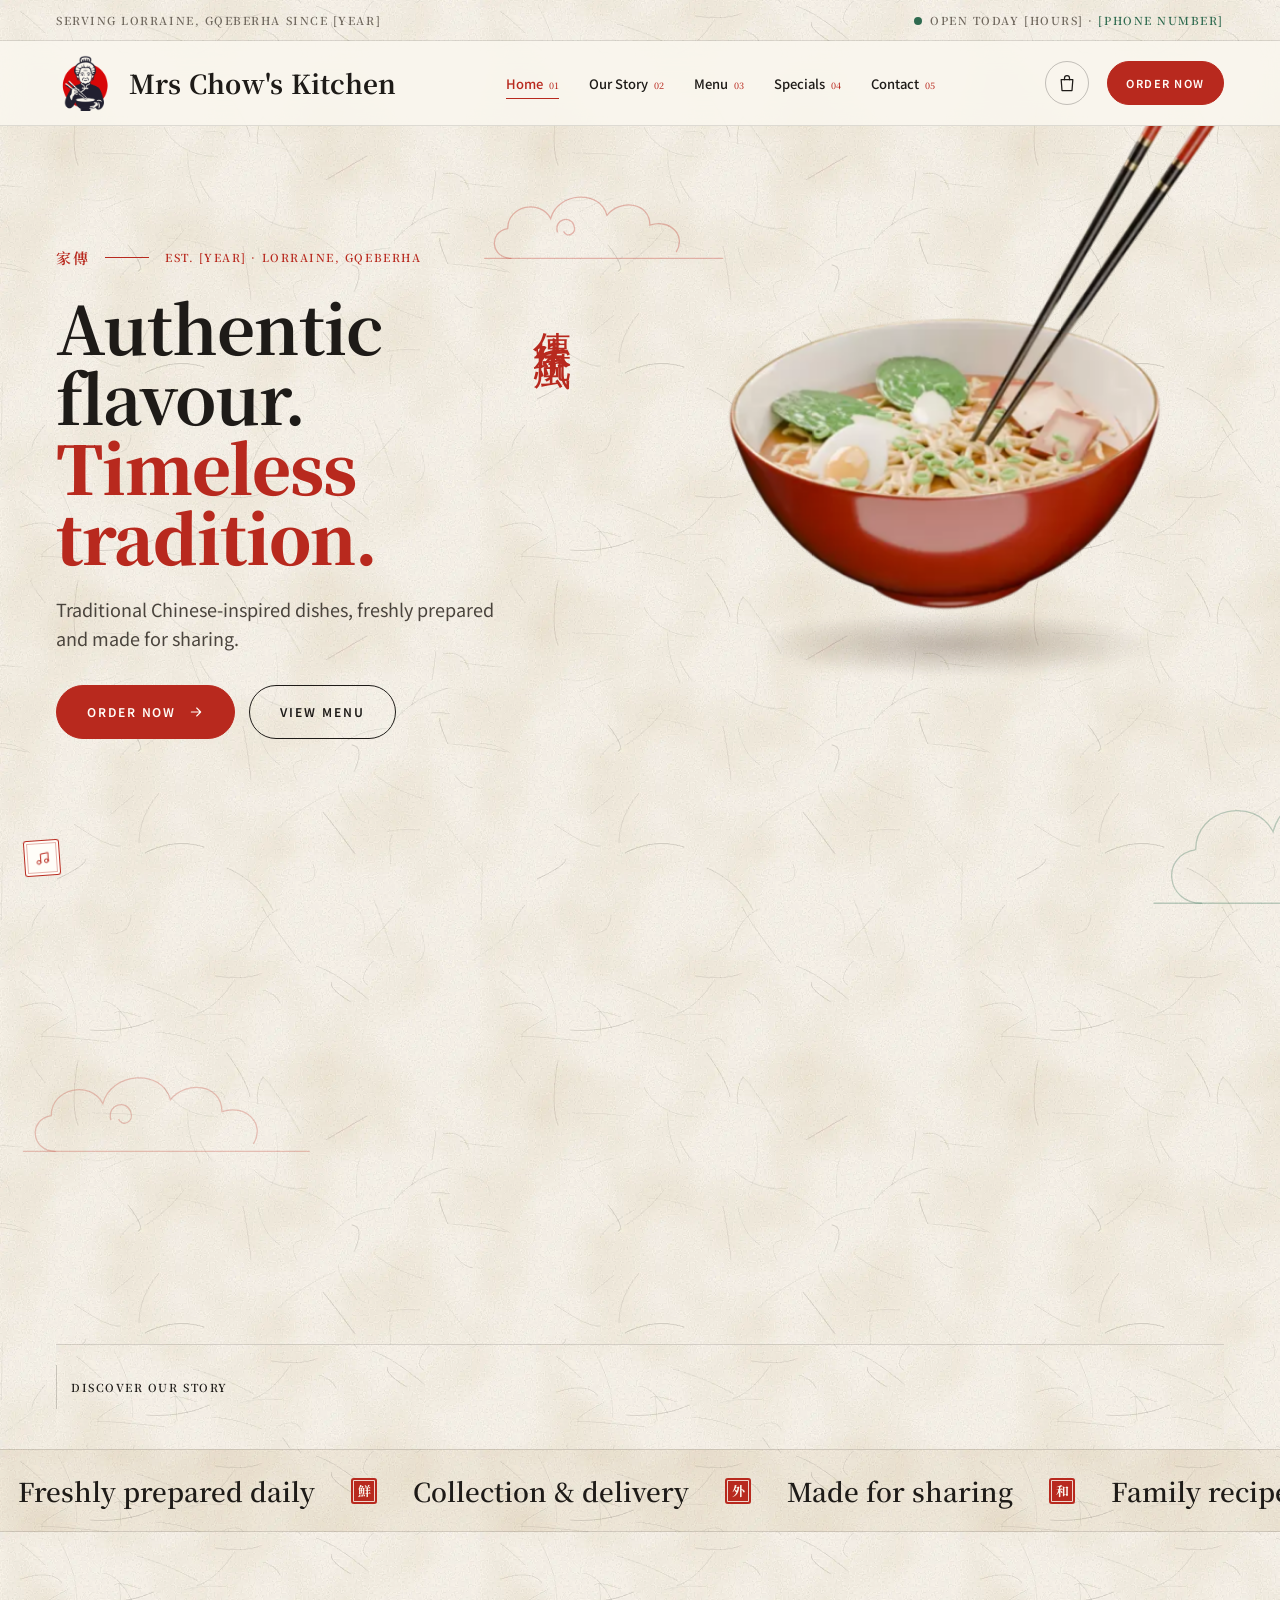
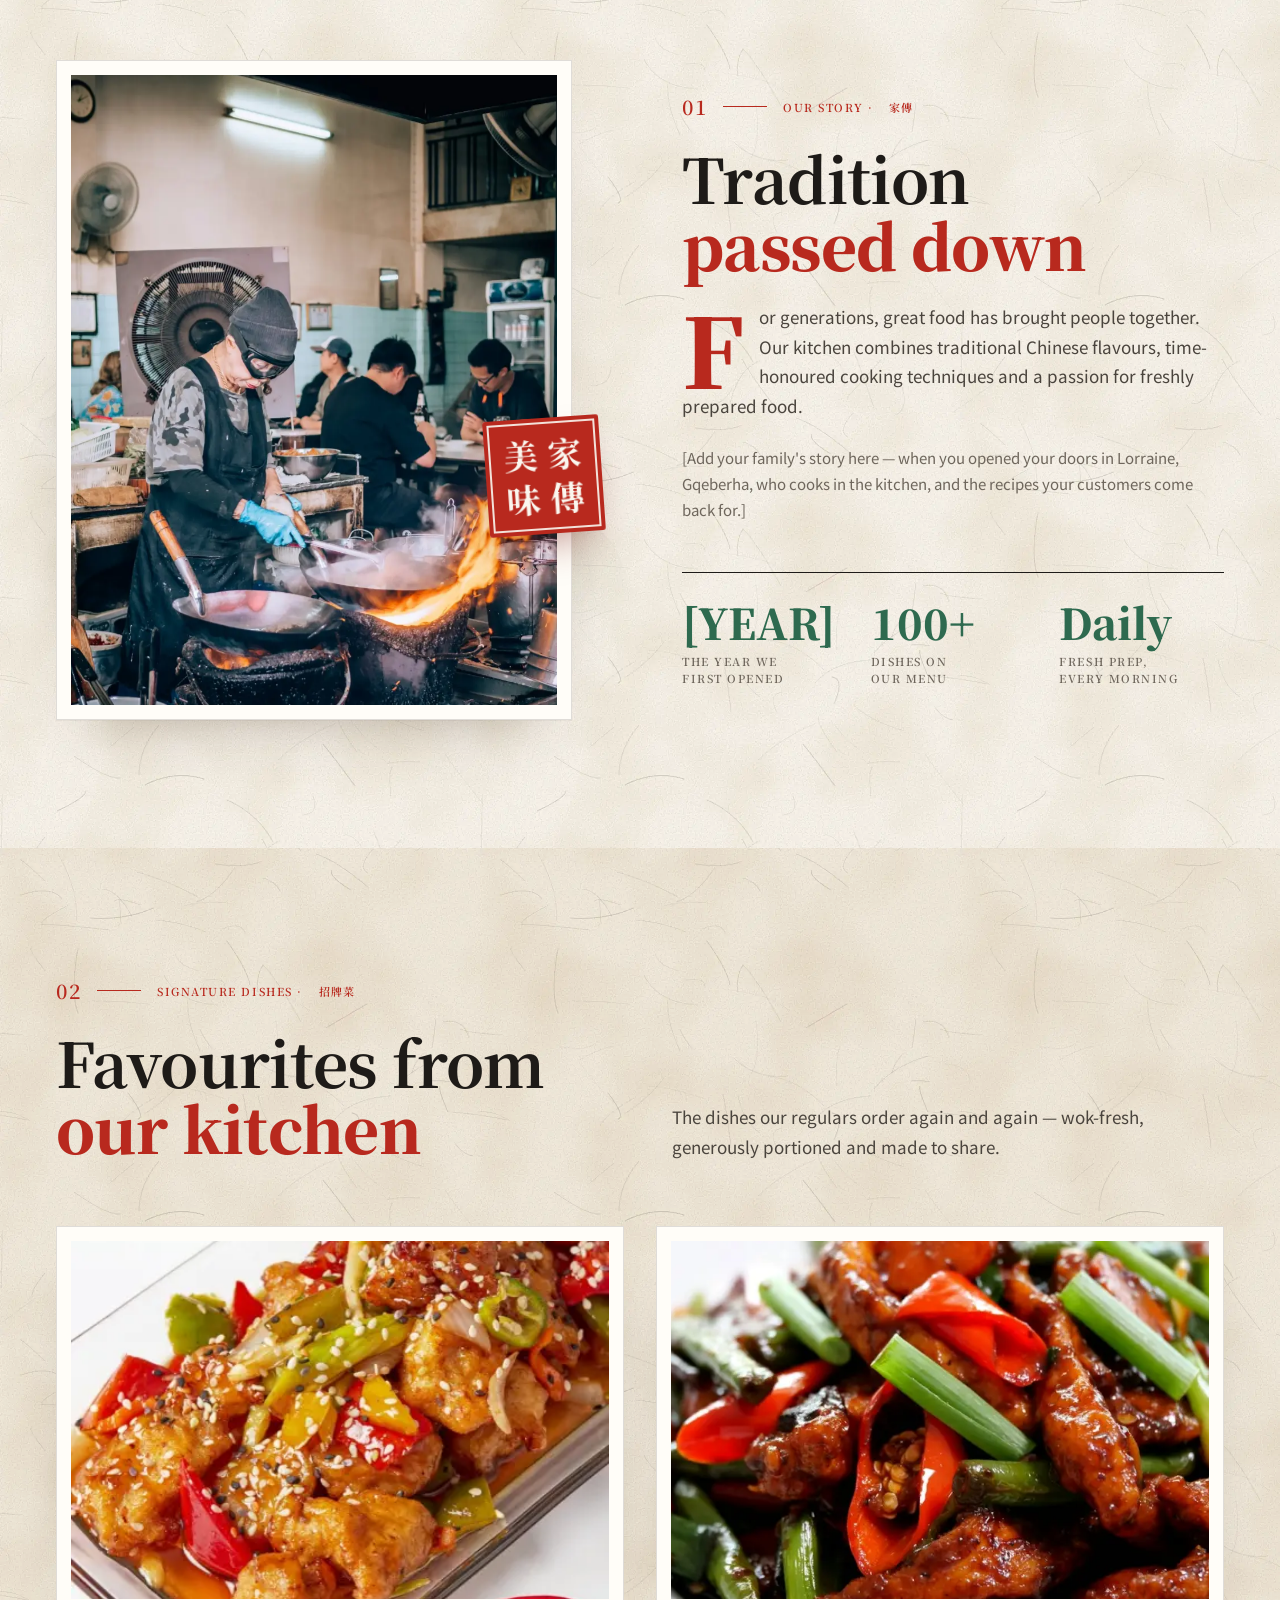
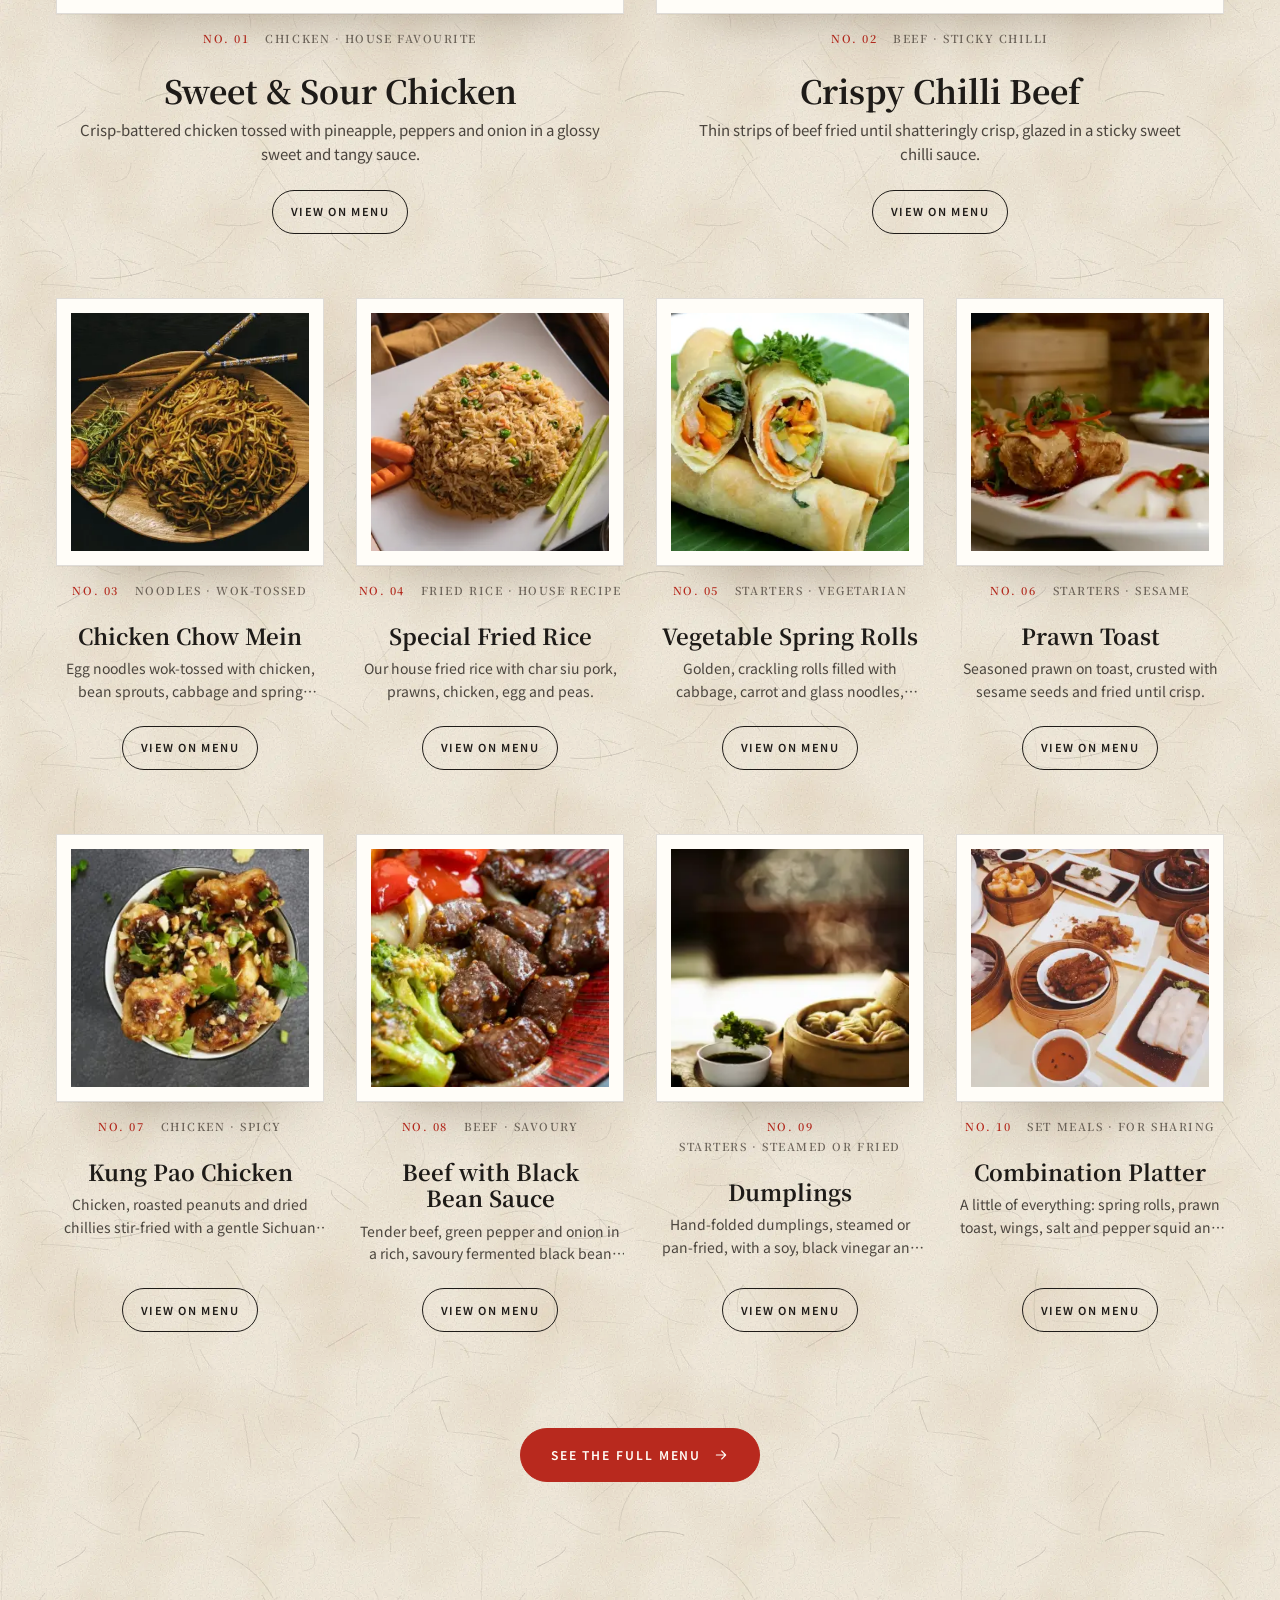
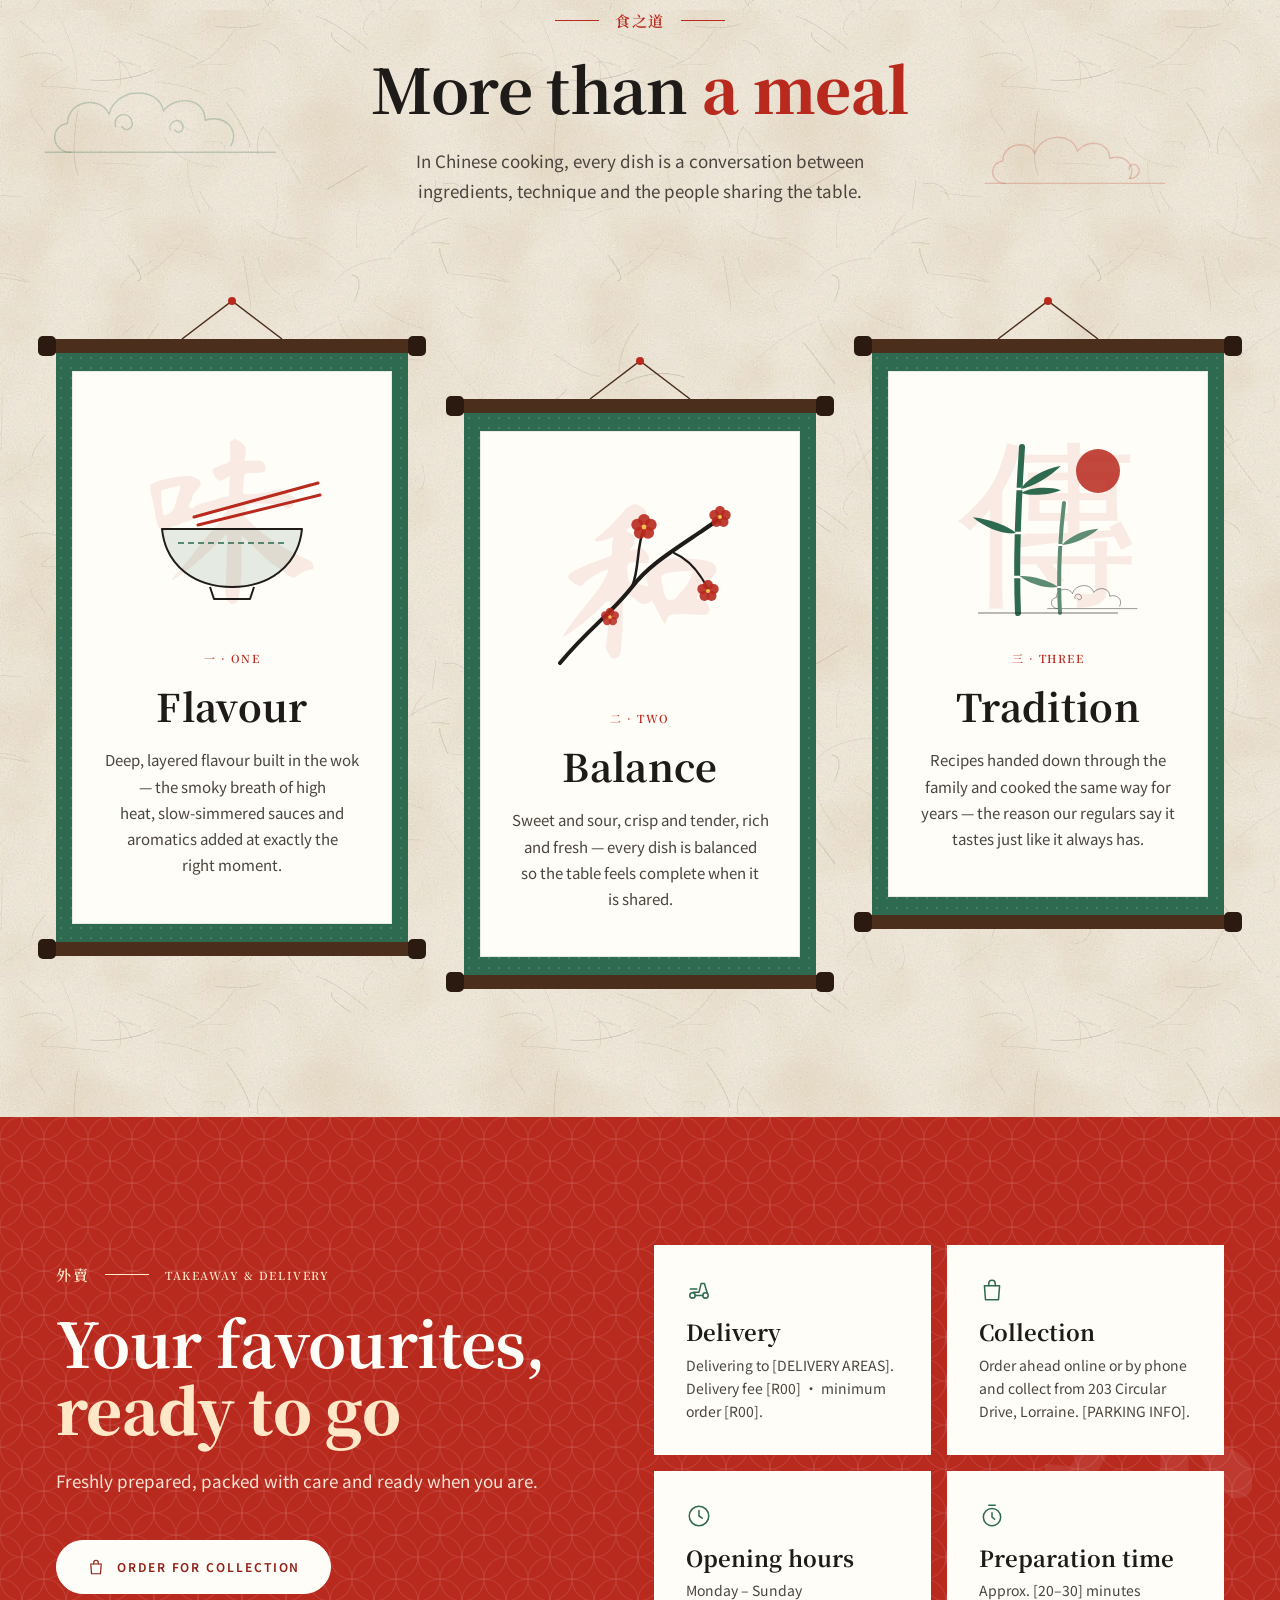
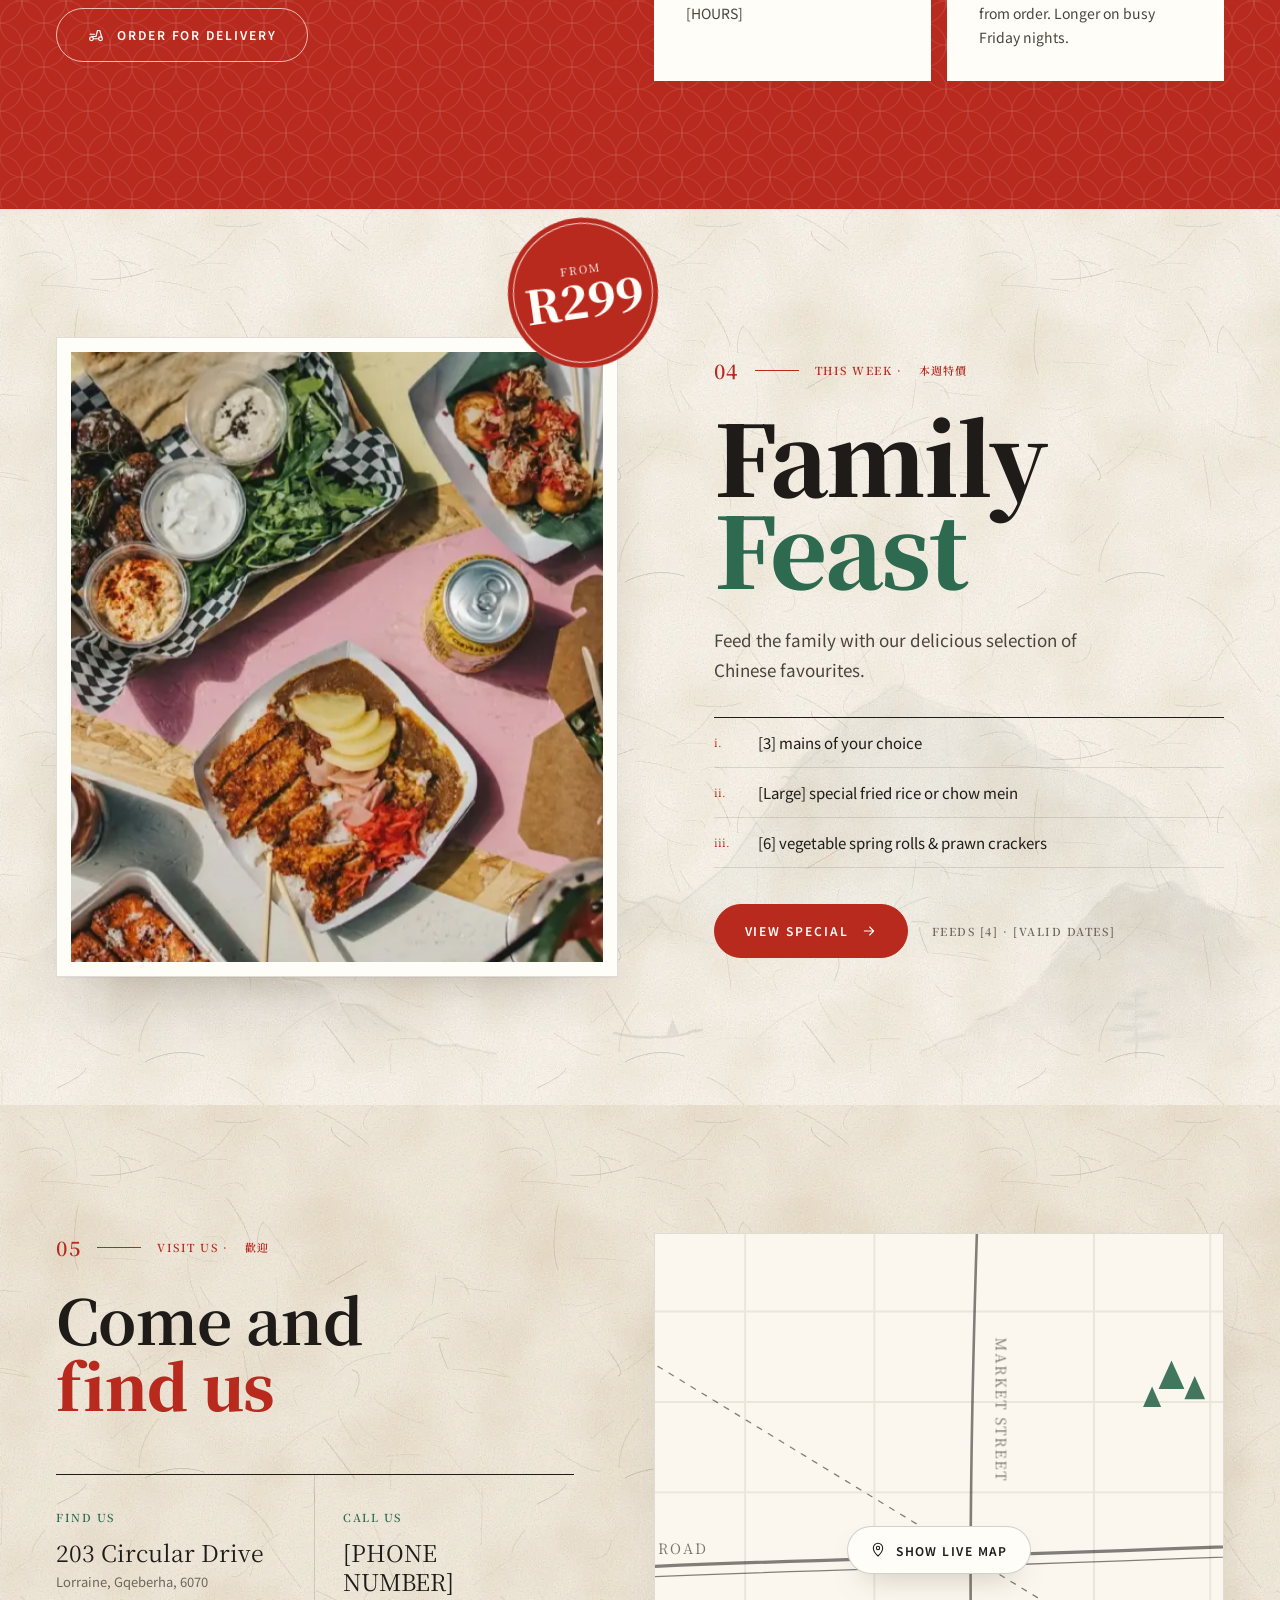
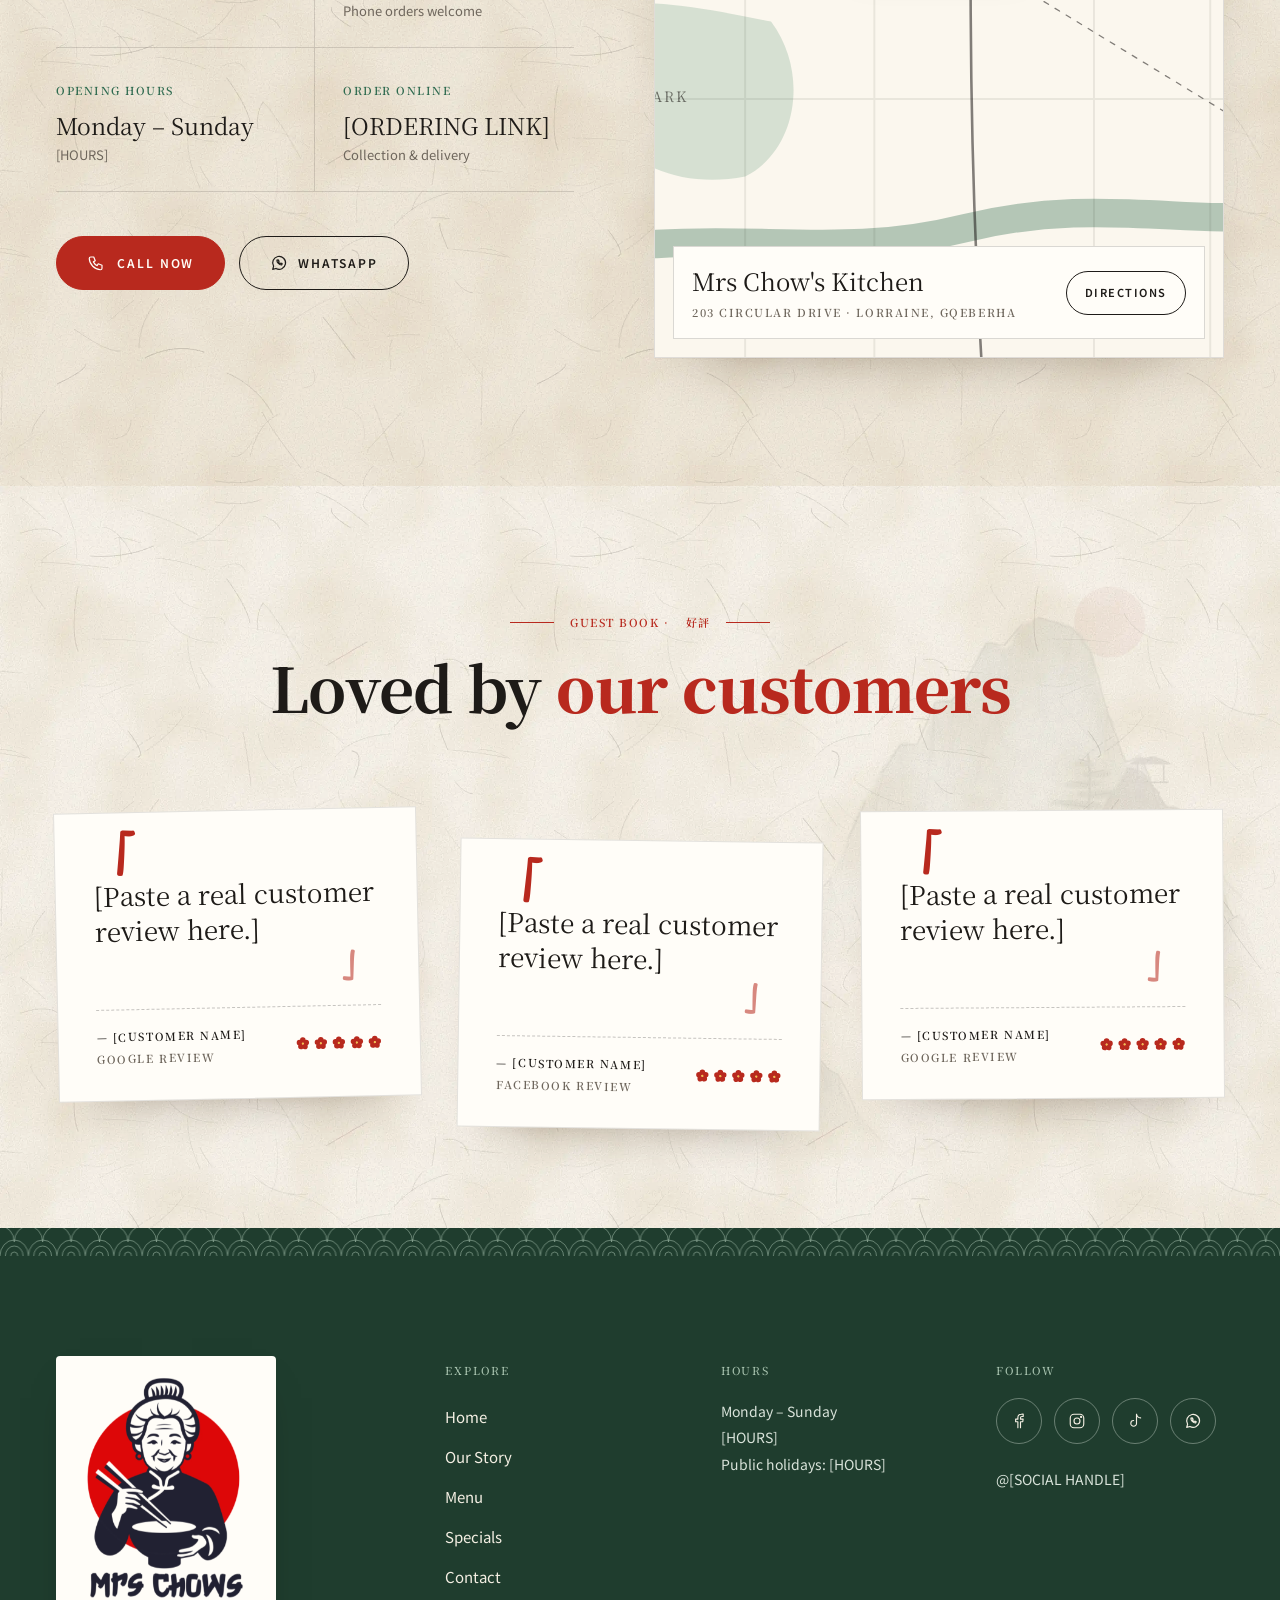
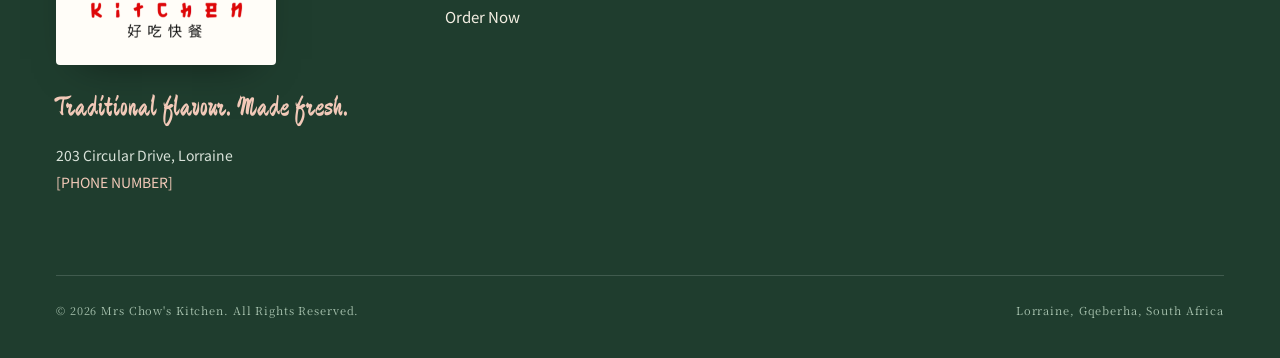
==== commit 70f8d285: "v2.6.2: music skip/volume controls, bigger desktop bowl, phone tweaks - Music: a seal-style pill bes" ====
--- a/mrs-chows-kitchen-website/index.html
+++ b/mrs-chows-kitchen-website/index.html
@@ -10,7 +10,7 @@
 <link rel="preconnect" href="https://fonts.googleapis.com">
 <link rel="preconnect" href="https://fonts.gstatic.com" crossorigin>
 <link rel="stylesheet" href="https://fonts.googleapis.com/css2?family=Noto+Serif+SC:wght@400;500;600;700;900&amp;family=Noto+Sans+SC:wght@400;500;700&amp;family=Ma+Shan+Zheng&amp;display=swap">
-<link rel="stylesheet" href="assets/css/style.css?v=2.5.1"><link rel="stylesheet" href="assets/css/motion.css?v=2.5.1"><script src="assets/js/motion.js?v=2.5.1"></script>
+<link rel="stylesheet" href="assets/css/style.css?v=2.6.2"><link rel="stylesheet" href="assets/css/motion.css?v=2.6.2"><script src="assets/js/motion.js?v=2.6.2"></script>
 </head>
 <!-- This file is generated. Edit the site at /admin, or edit admin/template.php and press "Publish again". -->
 <body class="" data-currency="R" data-order-url="checkout.html" data-prep-time="[20–30]" data-delivery-time="[40–50]" data-cursor="on" data-music="on">
@@ -21,6 +21,6 @@
 <svg width="16" height="16" viewBox="0 0 24 24" fill="none" stroke="currentColor" stroke-width="1.6" stroke-linecap="round" stroke-linejoin="round"><path d="M5 12h14M13 6l6 6-6 6"></path></svg></a><span class="label">Feeds [4] · [VALID DATES]</span></div></div></div></div></section><section class="section bg-paper2" id="contact"><div class="wrap"><div class="info-grid"><div class="reveal"><div class="label label-red kicker"><span class="sec-num">05</span><i></i>Visit us · <span class="han" style="letter-spacing: 0.1em;">歡迎</span></div><h2 class="h2">Come and <em>find us</em></h2><div class="info-list"><div class="info-item"><span class="label label-green">Find us</span><p>203 Circular Drive<small>Lorraine, Gqeberha, 6070</small></p></div><div class="info-item"><span class="label label-green">Call us</span><p><a href="tel:[PHONE]">[PHONE NUMBER]</a><small>Phone orders welcome</small></p></div><div class="info-item"><span class="label label-green">Opening hours</span><p>Monday – Sunday<small>[HOURS]</small></p></div><div class="info-item"><span class="label label-green">Order online</span><p><a href="menu.html">[ORDERING LINK]</a><small>Collection &amp; delivery</small></p></div></div><div class="info-ctas"><a class="btn btn-red" href="tel:[PHONE]"><svg width="18" height="18" viewBox="0 0 24 24" fill="none" stroke="currentColor" stroke-width="1.6" stroke-linecap="round" stroke-linejoin="round"><path d="M5 4h4l2 5-2.5 1.5a11 11 0 0 0 5 5L15 13l5 2v4a2 2 0 0 1-2 2A16 16 0 0 1 3 6a2 2 0 0 1 2-2"></path></svg>
 Call Now</a><a class="btn btn-line wa-btn" href="https://wa.me/27000000000?text=Hi%20Mrs%20Chow%27s%20Kitchen%2C%20I%27d%20like%20to%20place%20an%20order." target="_blank" rel="noopener"><svg class="wa-ico" width="18" height="18" viewBox="0 0 24 24" fill="none" stroke="currentColor" stroke-width="1.6" stroke-linecap="round" stroke-linejoin="round" aria-hidden="true"><path d="M3.6 20.4l1.2-4.1a8.6 8.6 0 1 1 3.1 3z"></path><path d="M9.2 8.2c-.3 2.9 3.1 6.4 6.3 6.3l.8-1.4-1.9-1-.9.8c-.9-.4-1.7-1.2-2.2-2.2l.8-.9-1-1.9z"></path></svg> WhatsApp</a><a class="btn btn-green" href="https://www.google.com/maps/place/Mrs+Chows+Kitchen/data=!4m2!3m1!1s0x0:0x64f82fdf1c56b35c" target="_blank" rel="noopener">Get Directions</a></div></div><div class="frame map reveal"><svg class="map-art" viewBox="0 0 600 560" preserveAspectRatio="xMidYMid slice" aria-hidden="true"><rect width="600" height="560" fill="#FBF7EE"></rect><path d="M40 290 C70 280 120 290 170 300 C200 340 190 400 150 420 C100 430 50 410 40 370 Z" fill="#A9C4B0" fill-opacity=".45"></path><path d="M-20 490 C120 450 200 490 320 460 C440 430 520 470 640 440" fill="none" stroke="#2E6A4F" stroke-opacity=".35" stroke-width="22" stroke-linecap="round"></path><g fill="none" stroke="#1E1B18" stroke-opacity=".08" stroke-width="1.5"><path d="M0 60 H600 M0 130 H600 M0 200 H600 M0 360 H600 M60 0 V560 M150 0 V560 M250 0 V560 M420 0 V560 M510 0 V560"></path></g><g fill="none" stroke="#1E1B18" stroke-opacity=".55" stroke-linecap="round"><path d="M-20 262 C150 252 300 252 620 238" stroke-width="2.5"></path><path d="M-20 270 C150 260 300 260 620 246" stroke-width="1"></path><path d="M330 -20 C324 160 320 360 334 580" stroke-width="2"></path><path d="M-20 40 L620 430" stroke-width="1" stroke-dasharray="4 6"></path></g><g fill="#2E6A4F" fill-opacity=".9"><path d="M470 120 l10 -22 l10 22 Z M490 128 l8 -18 l8 18 Z M458 134 l7 -16 l7 16 Z"></path></g><g fill="#1E1B18" fill-opacity=".6" font-family="Noto Serif SC, Songti SC, serif" font-size="11" letter-spacing="1.5"><text x="40" y="248">MAIN ROAD</text><text x="344" y="80" transform="rotate(90 344 80)">MARKET STREET</text><text x="70" y="362">PARK</text></g><g transform="translate(540 60)" fill="none" stroke="#1E1B18" stroke-opacity=".6" stroke-width="1"><circle r="18"></circle><path d="M0 -14 L4 0 L0 14 L-4 0 Z" fill="#B8291E" fill-opacity=".8" stroke="none"></path></g></svg><button class="map-load" type="button" data-map-src="https://maps.google.com/maps?q=Mrs%20Chow%27s%20Chinese%20Kitchen%2C%20203%20Circular%20Drive%2C%20Lorraine%2C%20Gqeberha%2C%20South%20Africa&amp;z=16&amp;output=embed" data-map-title="Map showing Mrs Chow&#039;s Kitchen"><span><svg width="16" height="16" viewBox="0 0 24 24" fill="none" stroke="currentColor" stroke-width="1.6" stroke-linecap="round" stroke-linejoin="round" aria-hidden="true"><path d="M12 21s-7-6.2-7-12a7 7 0 0 1 14 0c0 5.8-7 12-7 12z"></path><circle cx="12" cy="9" r="2.5"></circle></svg>Show live map</span></button><div class="map-card"><div><b>Mrs Chow&#039;s Kitchen</b><span class="label">203 Circular Drive · Lorraine, Gqeberha</span></div><a class="btn btn-line btn-sm" href="https://www.google.com/maps/place/Mrs+Chows+Kitchen/data=!4m2!3m1!1s0x0:0x64f82fdf1c56b35c" target="_blank" rel="noopener">Directions</a></div></div></div></div></section><section class="section bg-paper" id="reviews"><div class="wrap"><div class="center reveal"><div class="label label-red kicker"><i></i>Guest book · <span class="han" style="letter-spacing: 0.1em;">好評</span><i></i></div><h2 class="h2">Loved by <em>our customers</em></h2></div><div class="notes"><figure class="note"><span class="q-open brush" aria-hidden="true">「</span><blockquote class="n-quote" style="margin: 0px;">[Paste a real customer review here.]</blockquote><span class="q-close brush" aria-hidden="true">」</span><figcaption class="n-foot"><span class="label" style="color: var(--c-ink);">— [Customer name]<span style="display: block; color: var(--c-muted); margin-top: 6px;">Google review</span></span><span class="rating" aria-label="Rated 5 out of 5"><svg width="14" height="14" viewBox="-10 -10 20 20" aria-hidden="true"><g fill="#B8291E"><circle cx="0" cy="-5" r="4"></circle><circle cx="4.8" cy="-1.6" r="4"></circle><circle cx="2.9" cy="4.1" r="4"></circle><circle cx="-2.9" cy="4.1" r="4"></circle><circle cx="-4.8" cy="-1.6" r="4"></circle></g><circle r="1.6" fill="#F2C14E"></circle></svg><svg width="14" height="14" viewBox="-10 -10 20 20" aria-hidden="true"><g fill="#B8291E"><circle cx="0" cy="-5" r="4"></circle><circle cx="4.8" cy="-1.6" r="4"></circle><circle cx="2.9" cy="4.1" r="4"></circle><circle cx="-2.9" cy="4.1" r="4"></circle><circle cx="-4.8" cy="-1.6" r="4"></circle></g><circle r="1.6" fill="#F2C14E"></circle></svg><svg width="14" height="14" viewBox="-10 -10 20 20" aria-hidden="true"><g fill="#B8291E"><circle cx="0" cy="-5" r="4"></circle><circle cx="4.8" cy="-1.6" r="4"></circle><circle cx="2.9" cy="4.1" r="4"></circle><circle cx="-2.9" cy="4.1" r="4"></circle><circle cx="-4.8" cy="-1.6" r="4"></circle></g><circle r="1.6" fill="#F2C14E"></circle></svg><svg width="14" height="14" viewBox="-10 -10 20 20" aria-hidden="true"><g fill="#B8291E"><circle cx="0" cy="-5" r="4"></circle><circle cx="4.8" cy="-1.6" r="4"></circle><circle cx="2.9" cy="4.1" r="4"></circle><circle cx="-2.9" cy="4.1" r="4"></circle><circle cx="-4.8" cy="-1.6" r="4"></circle></g><circle r="1.6" fill="#F2C14E"></circle></svg><svg width="14" height="14" viewBox="-10 -10 20 20" aria-hidden="true"><g fill="#B8291E"><circle cx="0" cy="-5" r="4"></circle><circle cx="4.8" cy="-1.6" r="4"></circle><circle cx="2.9" cy="4.1" r="4"></circle><circle cx="-2.9" cy="4.1" r="4"></circle><circle cx="-4.8" cy="-1.6" r="4"></circle></g><circle r="1.6" fill="#F2C14E"></circle></svg></span></figcaption></figure><figure class="note"><span class="q-open brush" aria-hidden="true">「</span><blockquote class="n-quote" style="margin: 0px;">[Paste a real customer review here.]</blockquote><span class="q-close brush" aria-hidden="true">」</span><figcaption class="n-foot"><span class="label" style="color: var(--c-ink);">— [Customer name]<span style="display: block; color: var(--c-muted); margin-top: 6px;">Facebook review</span></span><span class="rating" aria-label="Rated 5 out of 5"><svg width="14" height="14" viewBox="-10 -10 20 20" aria-hidden="true"><g fill="#B8291E"><circle cx="0" cy="-5" r="4"></circle><circle cx="4.8" cy="-1.6" r="4"></circle><circle cx="2.9" cy="4.1" r="4"></circle><circle cx="-2.9" cy="4.1" r="4"></circle><circle cx="-4.8" cy="-1.6" r="4"></circle></g><circle r="1.6" fill="#F2C14E"></circle></svg><svg width="14" height="14" viewBox="-10 -10 20 20" aria-hidden="true"><g fill="#B8291E"><circle cx="0" cy="-5" r="4"></circle><circle cx="4.8" cy="-1.6" r="4"></circle><circle cx="2.9" cy="4.1" r="4"></circle><circle cx="-2.9" cy="4.1" r="4"></circle><circle cx="-4.8" cy="-1.6" r="4"></circle></g><circle r="1.6" fill="#F2C14E"></circle></svg><svg width="14" height="14" viewBox="-10 -10 20 20" aria-hidden="true"><g fill="#B8291E"><circle cx="0" cy="-5" r="4"></circle><circle cx="4.8" cy="-1.6" r="4"></circle><circle cx="2.9" cy="4.1" r="4"></circle><circle cx="-2.9" cy="4.1" r="4"></circle><circle cx="-4.8" cy="-1.6" r="4"></circle></g><circle r="1.6" fill="#F2C14E"></circle></svg><svg width="14" height="14" viewBox="-10 -10 20 20" aria-hidden="true"><g fill="#B8291E"><circle cx="0" cy="-5" r="4"></circle><circle cx="4.8" cy="-1.6" r="4"></circle><circle cx="2.9" cy="4.1" r="4"></circle><circle cx="-2.9" cy="4.1" r="4"></circle><circle cx="-4.8" cy="-1.6" r="4"></circle></g><circle r="1.6" fill="#F2C14E"></circle></svg><svg width="14" height="14" viewBox="-10 -10 20 20" aria-hidden="true"><g fill="#B8291E"><circle cx="0" cy="-5" r="4"></circle><circle cx="4.8" cy="-1.6" r="4"></circle><circle cx="2.9" cy="4.1" r="4"></circle><circle cx="-2.9" cy="4.1" r="4"></circle><circle cx="-4.8" cy="-1.6" r="4"></circle></g><circle r="1.6" fill="#F2C14E"></circle></svg></span></figcaption></figure><figure class="note"><span class="q-open brush" aria-hidden="true">「</span><blockquote class="n-quote" style="margin: 0px;">[Paste a real customer review here.]</blockquote><span class="q-close brush" aria-hidden="true">」</span><figcaption class="n-foot"><span class="label" style="color: var(--c-ink);">— [Customer name]<span style="display: block; color: var(--c-muted); margin-top: 6px;">Google review</span></span><span class="rating" aria-label="Rated 5 out of 5"><svg width="14" height="14" viewBox="-10 -10 20 20" aria-hidden="true"><g fill="#B8291E"><circle cx="0" cy="-5" r="4"></circle><circle cx="4.8" cy="-1.6" r="4"></circle><circle cx="2.9" cy="4.1" r="4"></circle><circle cx="-2.9" cy="4.1" r="4"></circle><circle cx="-4.8" cy="-1.6" r="4"></circle></g><circle r="1.6" fill="#F2C14E"></circle></svg><svg width="14" height="14" viewBox="-10 -10 20 20" aria-hidden="true"><g fill="#B8291E"><circle cx="0" cy="-5" r="4"></circle><circle cx="4.8" cy="-1.6" r="4"></circle><circle cx="2.9" cy="4.1" r="4"></circle><circle cx="-2.9" cy="4.1" r="4"></circle><circle cx="-4.8" cy="-1.6" r="4"></circle></g><circle r="1.6" fill="#F2C14E"></circle></svg><svg width="14" height="14" viewBox="-10 -10 20 20" aria-hidden="true"><g fill="#B8291E"><circle cx="0" cy="-5" r="4"></circle><circle cx="4.8" cy="-1.6" r="4"></circle><circle cx="2.9" cy="4.1" r="4"></circle><circle cx="-2.9" cy="4.1" r="4"></circle><circle cx="-4.8" cy="-1.6" r="4"></circle></g><circle r="1.6" fill="#F2C14E"></circle></svg><svg width="14" height="14" viewBox="-10 -10 20 20" aria-hidden="true"><g fill="#B8291E"><circle cx="0" cy="-5" r="4"></circle><circle cx="4.8" cy="-1.6" r="4"></circle><circle cx="2.9" cy="4.1" r="4"></circle><circle cx="-2.9" cy="4.1" r="4"></circle><circle cx="-4.8" cy="-1.6" r="4"></circle></g><circle r="1.6" fill="#F2C14E"></circle></svg><svg width="14" height="14" viewBox="-10 -10 20 20" aria-hidden="true"><g fill="#B8291E"><circle cx="0" cy="-5" r="4"></circle><circle cx="4.8" cy="-1.6" r="4"></circle><circle cx="2.9" cy="4.1" r="4"></circle><circle cx="-2.9" cy="4.1" r="4"></circle><circle cx="-4.8" cy="-1.6" r="4"></circle></g><circle r="1.6" fill="#F2C14E"></circle></svg></span></figcaption></figure></div></div></section><footer class="footer"><svg class="wave" viewBox="0 0 1440 28" preserveAspectRatio="none" aria-hidden="true" style="background: rgb(250, 246, 238);"><defs><pattern id="waves" width="32" height="28" patternUnits="userSpaceOnUse"><rect width="32" height="28" fill="#1F3D2E"></rect><g fill="none" stroke="#A9C4B0" stroke-opacity=".55" stroke-width="1"><path d="M0 28 A16 16 0 0 1 32 28"></path><path d="M6 28 A10 10 0 0 1 26 28"></path><path d="M12 28 A4 4 0 0 1 20 28"></path><path d="M-16 14 A16 16 0 0 1 16 14"></path><path d="M16 14 A16 16 0 0 1 48 14"></path></g></pattern></defs><rect width="1440" height="28" fill="url(#waves)"></rect></svg><div class="wrap"><div class="f-top"><div><div class="logo-card" style="width: 220px;"><img src="assets/img/logo-full.png" alt="Mrs Chow&#039;s Kitchen"></div><p class="f-tag" style="margin-top: 22px;">Traditional flavour. Made fresh.</p><p class="f-text" style="margin-top: 22px;">203 Circular Drive, Lorraine<br><a href="tel:[PHONE]">[PHONE NUMBER]</a></p></div><div><h3 class="f-h">Explore</h3><ul class="f-links"><li><a href="#top">Home</a></li><li><a href="#story">Our Story</a></li><li><a href="menu.html">Menu</a></li><li><a href="#specials">Specials</a></li><li><a href="#contact">Contact</a></li><li><a href="menu.html">Order Now</a></li></ul></div><div><h3 class="f-h">Hours</h3><p class="f-text">Monday – Sunday<br>[HOURS]<br>Public holidays: [HOURS]</p></div><div><h3 class="f-h">Follow</h3><div class="socials"><a class="social" href="#" aria-label="Facebook"><svg width="18" height="18" viewBox="0 0 24 24" fill="none" stroke="currentColor" stroke-width="1.5" stroke-linecap="round" stroke-linejoin="round"><path d="M14 21v-8h3l.5-3.5H14V7.6c0-1 .3-1.6 1.7-1.6h1.9V2.9A25 25 0 0 0 14.9 3C12.3 3 10.5 4.6 10.5 7.5v2h-3V13h3v8"></path></svg></a><a class="social" href="#" aria-label="Instagram"><svg width="18" height="18" viewBox="0 0 24 24" fill="none" stroke="currentColor" stroke-width="1.5" stroke-linecap="round" stroke-linejoin="round"><rect x="3" y="3" width="18" height="18" rx="5"></rect><circle cx="12" cy="12" r="4"></circle><circle cx="17.5" cy="6.5" r=".8" fill="currentColor"></circle></svg></a><a class="social" href="#" aria-label="TikTok"><svg width="18" height="18" viewBox="0 0 24 24" fill="none" stroke="currentColor" stroke-width="1.5" stroke-linecap="round" stroke-linejoin="round"><path d="M14 3v12.2a3.8 3.8 0 1 1-3.8-3.8"></path><path d="M14 3c.6 2.7 2.6 4.6 5.5 4.8"></path></svg></a><a class="social" href="https://wa.me/27000000000?text=Hi%20Mrs%20Chow%27s%20Kitchen%2C%20I%27d%20like%20to%20place%20an%20order." target="_blank" rel="noopener" aria-label="WhatsApp"><svg class="wa-ico" width="18" height="18" viewBox="0 0 24 24" fill="none" stroke="currentColor" stroke-width="1.6" stroke-linecap="round" stroke-linejoin="round" aria-hidden="true"><path d="M3.6 20.4l1.2-4.1a8.6 8.6 0 1 1 3.1 3z"></path><path d="M9.2 8.2c-.3 2.9 3.1 6.4 6.3 6.3l.8-1.4-1.9-1-.9.8c-.9-.4-1.7-1.2-2.2-2.2l.8-.9-1-1.9z"></path></svg></a></div><p class="f-text" style="margin-top: 22px;">@[SOCIAL HANDLE]</p></div></div><div class="f-bottom"><span>© 2026 Mrs Chow&#039;s Kitchen. All Rights Reserved.</span><span>Lorraine, Gqeberha, South Africa</span></div></div></footer><div class="mbar"><a class="btn btn-line call" href="tel:[PHONE]" aria-label="Call [PHONE NUMBER]"><svg width="20" height="20" viewBox="0 0 24 24" fill="none" stroke="currentColor" stroke-width="1.6" stroke-linecap="round" stroke-linejoin="round"><path d="M5 4h4l2 5-2.5 1.5a11 11 0 0 0 5 5L15 13l5 2v4a2 2 0 0 1-2 2A16 16 0 0 1 3 6a2 2 0 0 1 2-2"></path></svg></a><a class="btn btn-line call wa" href="https://wa.me/27000000000?text=Hi%20Mrs%20Chow%27s%20Kitchen%2C%20I%27d%20like%20to%20place%20an%20order." target="_blank" rel="noopener" aria-label="Chat on WhatsApp"><svg class="wa-ico" width="20" height="20" viewBox="0 0 24 24" fill="none" stroke="currentColor" stroke-width="1.6" stroke-linecap="round" stroke-linejoin="round" aria-hidden="true"><path d="M3.6 20.4l1.2-4.1a8.6 8.6 0 1 1 3.1 3z"></path><path d="M9.2 8.2c-.3 2.9 3.1 6.4 6.3 6.3l.8-1.4-1.9-1-.9.8c-.9-.4-1.7-1.2-2.2-2.2l.8-.9-1-1.9z"></path></svg></a><a class="btn btn-red" href="menu.html">Order Now <span class="cbadge badge" data-cart-badge hidden>0</span>
 </a></div><button class="music-btn" type="button" aria-pressed="false" aria-label="Play soft traditional music"><svg class="music-ico" width="18" height="18" viewBox="0 0 24 24" fill="none" stroke="currentColor" stroke-width="1.6" stroke-linecap="round" stroke-linejoin="round" aria-hidden="true"><path d="M9 18V5l12-2v13"></path><circle cx="6" cy="18" r="3"></circle><circle cx="18" cy="16" r="3"></circle></svg><span class="music-text">Play music</span></button></div>
-<script src="assets/js/main.js?v=2.5.1" defer></script>
+<script src="assets/js/main.js?v=2.6.2" defer></script>
 </body>
 </html>
--- a/mrs-chows-kitchen-website/assets/css/motion.css
+++ b/mrs-chows-kitchen-website/assets/css/motion.css
@@ -229,3 +229,39 @@
 .co-sent{margin:4px 0 0;padding:14px 16px;border:1px solid rgba(46,106,79,.35);background:rgba(46,106,79,.07);color:var(--c-ink);font-size:15px;line-height:1.5}
 .co-alt{margin:0;font-size:14px;color:var(--c-muted)}
 .co-alt a{color:var(--c-red)}
+
+/* ---------- Music controls: skip + volume pill beside the seal (shown while playing) ---------- */
+.music-ctl{position:fixed;left:68px;bottom:24px;z-index:60;display:flex;align-items:center;gap:6px;height:36px;padding:0 10px 0 4px;
+  background:var(--c-card);border-radius:3px;box-shadow:inset 0 0 0 1px var(--c-red),inset 0 0 0 3px var(--c-card),inset 0 0 0 4px rgba(184,41,30,.35),0 10px 22px -16px rgba(60,40,20,.55);
+  color:var(--c-red);animation:musicCtlIn var(--dur-ui,.8s) var(--ease-out,cubic-bezier(0.16,1,0.3,1)) both}
+.music-ctl[hidden]{display:none}
+@keyframes musicCtlIn{from{opacity:0;translate:-8px 0}to{opacity:1;translate:0 0}}
+.music-skip{display:grid;place-items:center;width:28px;height:28px;padding:0;border:0;border-radius:3px;background:transparent;color:var(--c-red);cursor:pointer;
+  transition:background-color var(--dur-ui,.8s) var(--ease-out),color var(--dur-ui,.8s) var(--ease-out)}
+.music-skip:hover,.music-skip:focus-visible{background:var(--c-red);color:var(--c-paper)}
+.music-skip::after{content:"";position:absolute;inset:-6px}
+.music-skip{position:relative}
+.music-vol{display:flex;align-items:center;gap:6px;cursor:pointer}
+.music-vol svg{flex:none}
+.music-vol input{-webkit-appearance:none;appearance:none;width:76px;height:28px;margin:0;background:transparent;cursor:pointer}
+.music-vol input::-webkit-slider-runnable-track{height:2px;border-radius:2px;background:linear-gradient(to right,var(--c-red) var(--fill,70%),rgba(30,27,24,.18) var(--fill,70%))}
+.music-vol input::-moz-range-track{height:2px;border-radius:2px;background:rgba(30,27,24,.18)}
+.music-vol input::-moz-range-progress{height:2px;background:var(--c-red)}
+.music-vol input::-webkit-slider-thumb{-webkit-appearance:none;width:12px;height:12px;margin-top:-5px;border-radius:2px;background:var(--c-red);box-shadow:inset 0 0 0 1.5px var(--c-red),inset 0 0 0 2.5px rgba(250,246,238,.85);transform:rotate(-4deg)}
+.music-vol input::-moz-range-thumb{width:12px;height:12px;border:0;border-radius:2px;background:var(--c-red);box-shadow:inset 0 0 0 1.5px var(--c-red),inset 0 0 0 2.5px rgba(250,246,238,.85)}
+.music-vol input:focus-visible{outline:2px solid var(--c-red);outline-offset:2px}
+/* the piece's name floats above the pill for a moment after it changes */
+.music-name{position:absolute;left:0;bottom:calc(100% + 8px);white-space:nowrap;font-family:var(--f-display);font-size:12px;letter-spacing:.08em;color:var(--c-ink);
+  background:var(--c-card);padding:4px 10px;border-radius:3px;box-shadow:0 8px 18px -12px rgba(60,40,20,.5);opacity:0;translate:0 4px;pointer-events:none;
+  transition:opacity var(--dur-ui,.8s) var(--ease-out),translate var(--dur-ui,.8s) var(--ease-out)}
+.music-ctl.show-name .music-name{opacity:1;translate:0 0}
+@media (max-width:1180px){.music-ctl{left:60px;bottom:96px}}
+.page-checkout .music-ctl{display:none!important}
+@media (max-width:1180px){.page-menu .music-ctl{display:none!important}}
+@media (prefers-reduced-motion:reduce){.music-ctl{animation:none}}
+
+/* Phones: no drifting cloud outlines behind the hero */
+@media (max-width:760px){.hero .clouds{display:none}}
+/* Music pill fades away when you click elsewhere */
+@keyframes musicCtlOut{from{opacity:1;translate:0 0}to{opacity:0;translate:-8px 0}}
+.music-ctl.is-closing{pointer-events:none;animation:musicCtlOut .6s var(--ease-out,cubic-bezier(0.16,1,0.3,1)) forwards}
